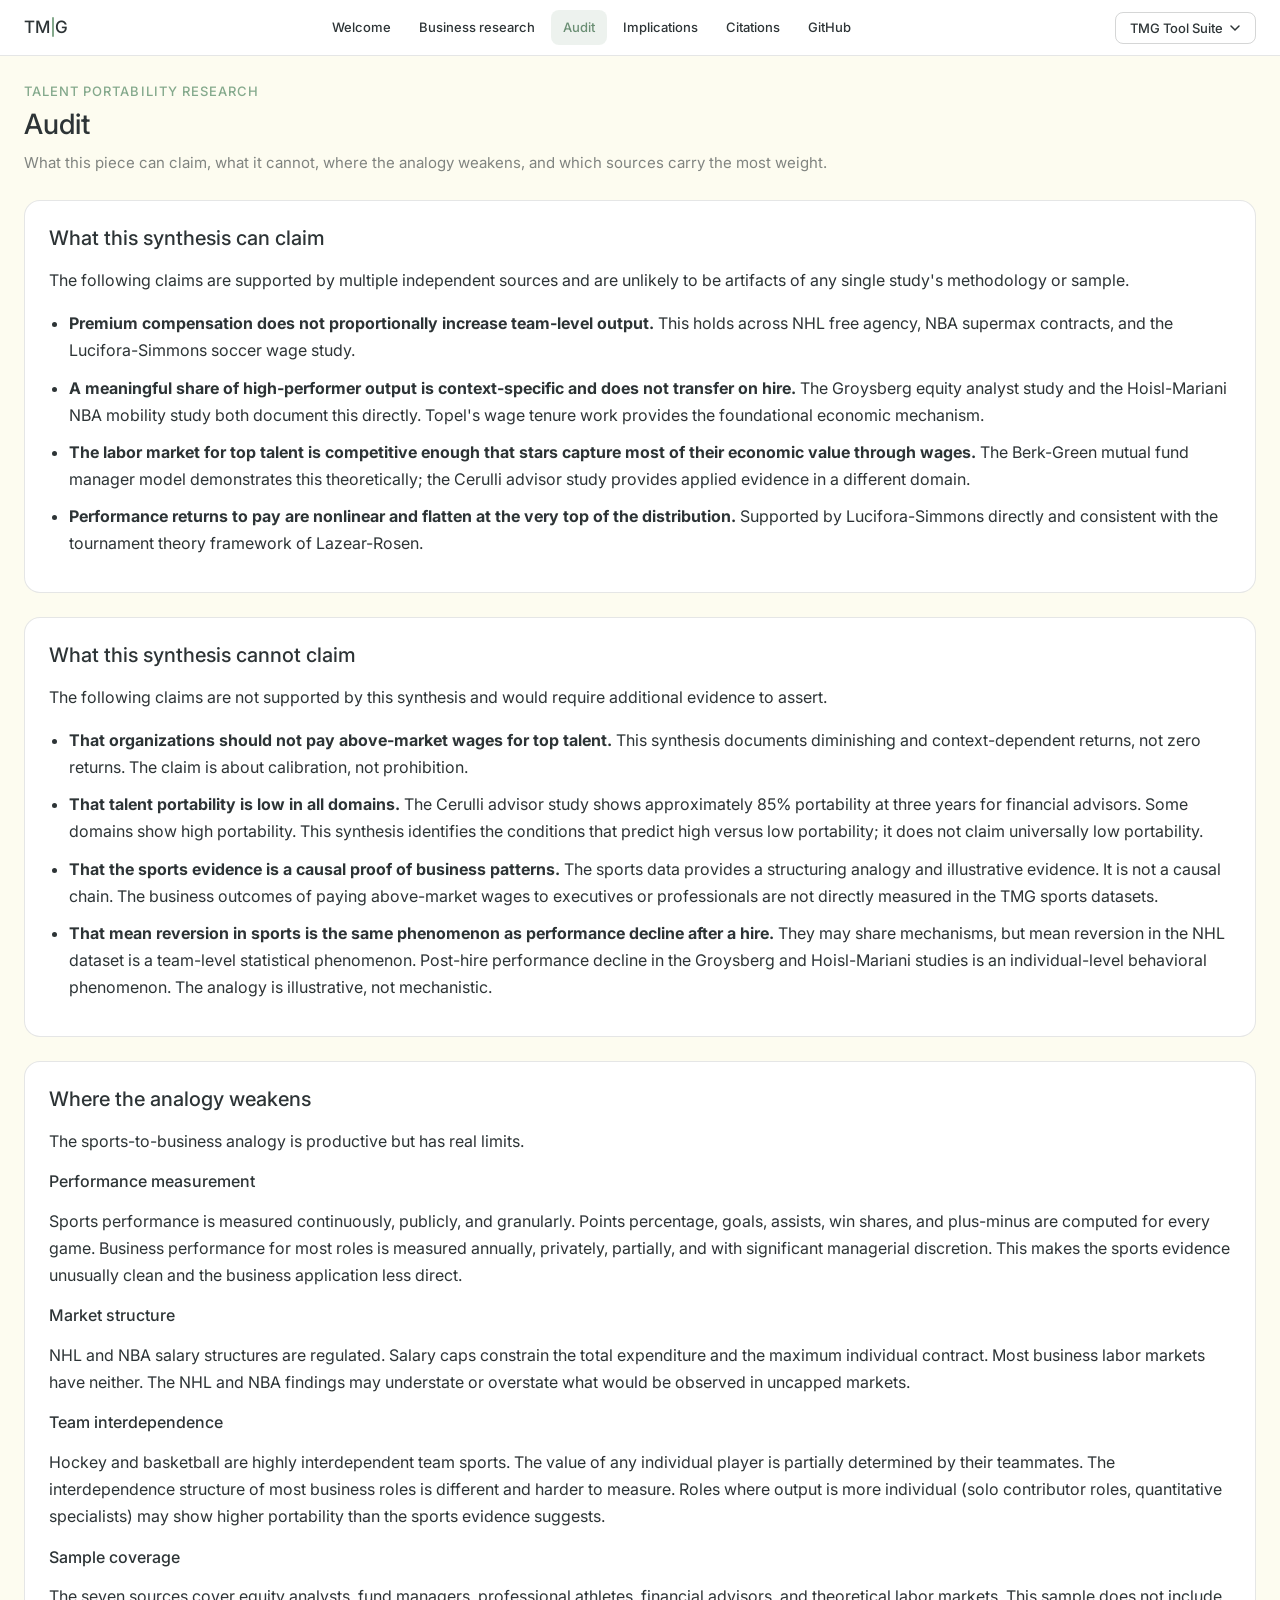
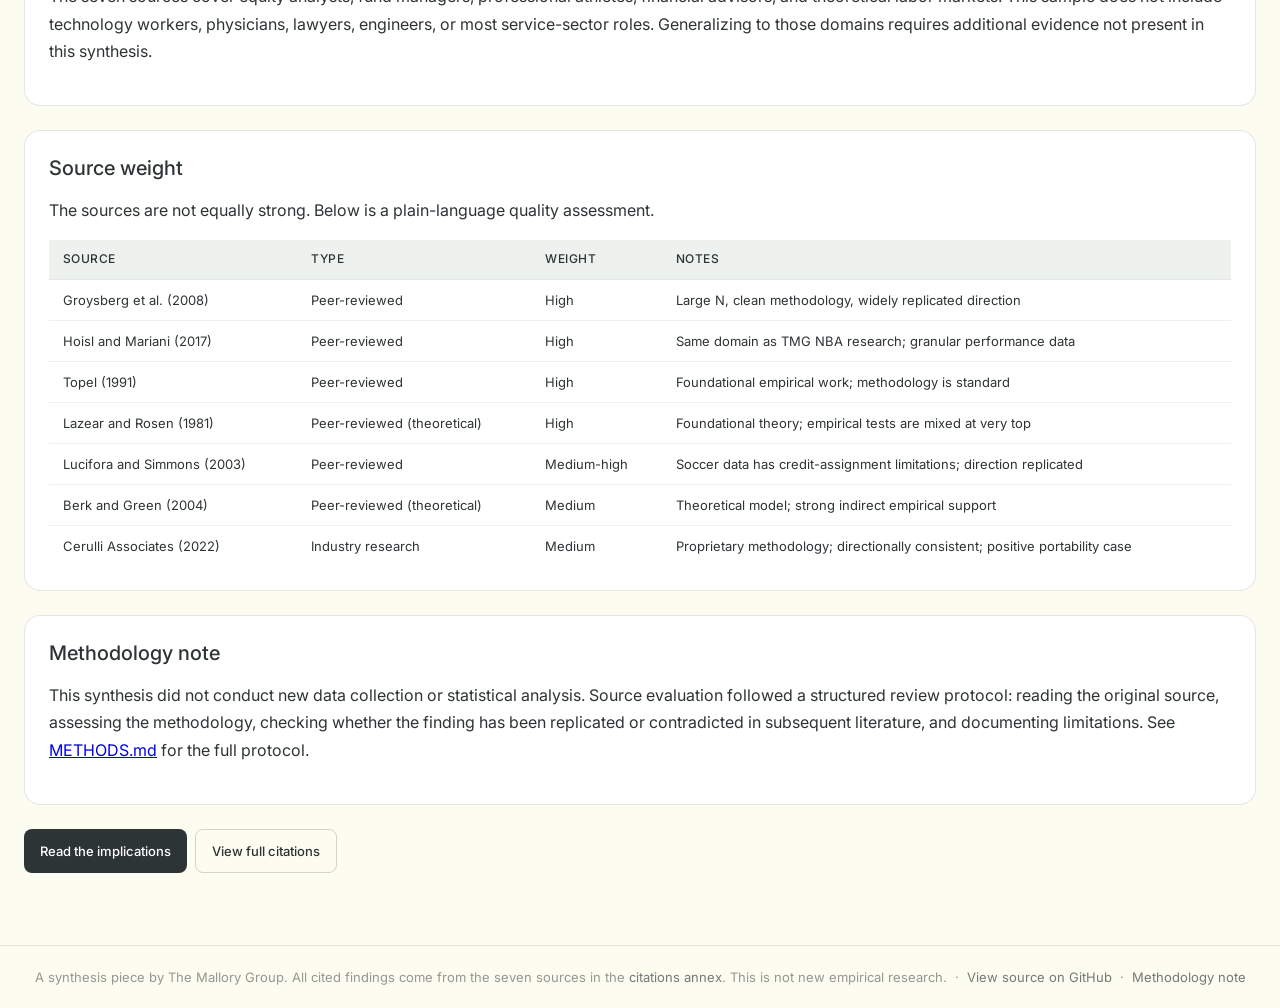
==== audit.html @ 023a058c "Potential fix for pull request finding Co-authored-by: Copilot Autofix powered by AI <175728472+Copi" ====
<!doctype html>
<html lang="en">
<head>
  <meta charset="UTF-8">
  <meta name="viewport" content="width=device-width, initial-scale=1.0">
  <title>Audit — Talent Portability — The Mallory Group</title>
  <meta name="description" content="Honest self-audit of the talent portability synthesis: what it can claim, what it cannot, where the analogy weakens, and which sources carry the most weight.">
  <link rel="preconnect" href="https://fonts.googleapis.com">
  <link href="https://fonts.googleapis.com/css2?family=Inter:wght@400;500&display=swap" rel="stylesheet">
  <link rel="stylesheet" href="./assets/css/style.css">
</head>
<body>

  <nav class="tmg-nav">
    <a class="tmg-logo" href="./index.html" aria-label="The Mallory Group home">
      <span>TM</span>
      <div class="tmg-logo-divider" aria-hidden="true"></div>
      <span>G</span>
    </a>
    <div class="tmg-page-links" aria-label="Site pages">
      <a href="./index.html">Welcome</a>
      <a href="./business-research.html">Business research</a>
      <a href="./audit.html" aria-current="page">Audit</a>
      <a href="./implications.html">Implications</a>
      <a href="./citations.html">Citations</a>
      <a href="https://github.com/rmallorybpc/talent-portability-research" target="_blank" rel="noopener noreferrer">GitHub</a>
    </div>
    <div class="tmg-dropdown-wrap">
      <button class="tmg-dropdown-btn" id="tmgDdBtn"
              aria-haspopup="true" aria-expanded="false" aria-controls="tmgDdMenu">
        TMG Tool Suite
        <svg class="tmg-chevron" viewBox="0 0 12 12" fill="none"
             width="12" height="12" aria-hidden="true">
          <path d="M2 4l4 4 4-4" stroke="currentColor"
                stroke-width="1.5" stroke-linecap="round"/>
        </svg>
      </button>
      <div class="tmg-dropdown-menu" id="tmgDdMenu" role="menu">
        <a href="https://rmallorybpc.github.io/pdf-multi-agent-analysis/" target="_blank" rel="noopener noreferrer" role="menuitem">PDF Multi-Agent Analysis</a>
        <a href="https://rmallorybpc.github.io/housing-market-intel/" target="_blank" rel="noopener noreferrer" role="menuitem">Housing Market Intel</a>
        <a href="https://rmallorybpc.github.io/real-estate-report/" target="_blank" rel="noopener noreferrer" role="menuitem">Real Estate Report</a>
        <a href="https://rmallorybpc.github.io/nflanalysis/dashboard/src/" target="_blank" rel="noopener noreferrer" role="menuitem">NFL Analysis</a>
        <a href="https://rmallorybpc.github.io/recipes/" target="_blank" rel="noopener noreferrer" role="menuitem">Recipe Book</a>
        <a href="https://rmallorybpc.github.io/nhl-free-agency-research/" target="_blank" rel="noopener noreferrer" role="menuitem">NHL Free Agency Research</a>
        <a href="https://rmallorybpc.github.io/nhl-play-for-contract/" target="_blank" rel="noopener noreferrer" role="menuitem">NHL Play for Contract</a>
        <a href="https://content-integrity-audit.pages.dev/" target="_blank" rel="noopener noreferrer" role="menuitem">Content Integrity</a>
        <a href="https://rmallorybpc.github.io/nba-research-project/" target="_blank" rel="noopener noreferrer" role="menuitem">NBA Supermax Research</a>
        <a href="https://rmallorybpc.github.io/talent-portability-research/" target="_blank" rel="noopener noreferrer" role="menuitem">Talent Portability Research</a>
      </div>
    </div>
  </nav>

  <main class="tmg-page">
    <div class="tmg-container">

      <div class="tmg-page-header">
        <p class="tmg-eyebrow">Talent Portability Research</p>
        <h1 class="tmg-page-title">Audit</h1>
        <p class="tmg-page-desc">
          What this piece can claim, what it cannot, where the analogy weakens, and which sources carry the most weight.
        </p>
      </div>

      <section class="tmg-card-wide" style="margin-bottom: var(--tmg-gap);">
        <h2 class="tmg-h2">What this synthesis can claim</h2>
        <p class="tmg-body">
          The following claims are supported by multiple independent sources and are unlikely to be artifacts of any single study's methodology or sample.
        </p>
        <ul class="tmg-body" style="margin: 0; padding-left: 20px;">
          <li style="margin-bottom: 10px;">
            <strong>Premium compensation does not proportionally increase team-level output.</strong>
            This holds across NHL free agency, NBA supermax contracts, and the Lucifora-Simmons soccer wage study.
          </li>
          <li style="margin-bottom: 10px;">
            <strong>A meaningful share of high-performer output is context-specific and does not transfer on hire.</strong>
            The Groysberg equity analyst study and the Hoisl-Mariani NBA mobility study both document this directly. Topel's wage tenure work provides the foundational economic mechanism.
          </li>
          <li style="margin-bottom: 10px;">
            <strong>The labor market for top talent is competitive enough that stars capture most of their economic value through wages.</strong>
            The Berk-Green mutual fund manager model demonstrates this theoretically; the Cerulli advisor study provides applied evidence in a different domain.
          </li>
          <li style="margin-bottom: 10px;">
            <strong>Performance returns to pay are nonlinear and flatten at the very top of the distribution.</strong>
            Supported by Lucifora-Simmons directly and consistent with the tournament theory framework of Lazear-Rosen.
          </li>
        </ul>
      </section>

      <section class="tmg-card-wide" style="margin-bottom: var(--tmg-gap);">
        <h2 class="tmg-h2">What this synthesis cannot claim</h2>
        <p class="tmg-body">
          The following claims are not supported by this synthesis and would require additional evidence to assert.
        </p>
        <ul class="tmg-body" style="margin: 0; padding-left: 20px;">
          <li style="margin-bottom: 10px;">
            <strong>That organizations should not pay above-market wages for top talent.</strong>
            This synthesis documents diminishing and context-dependent returns, not zero returns. The claim is about calibration, not prohibition.
          </li>
          <li style="margin-bottom: 10px;">
            <strong>That talent portability is low in all domains.</strong>
            The Cerulli advisor study shows approximately 85% portability at three years for financial advisors. Some domains show high portability. This synthesis identifies the conditions that predict high versus low portability; it does not claim universally low portability.
          </li>
          <li style="margin-bottom: 10px;">
            <strong>That the sports evidence is a causal proof of business patterns.</strong>
            The sports data provides a structuring analogy and illustrative evidence. It is not a causal chain. The business outcomes of paying above-market wages to executives or professionals are not directly measured in the TMG sports datasets.
          </li>
          <li style="margin-bottom: 10px;">
            <strong>That mean reversion in sports is the same phenomenon as performance decline after a hire.</strong>
            They may share mechanisms, but mean reversion in the NHL dataset is a team-level statistical phenomenon. Post-hire performance decline in the Groysberg and Hoisl-Mariani studies is an individual-level behavioral phenomenon. The analogy is illustrative, not mechanistic.
          </li>
        </ul>
      </section>

      <section class="tmg-card-wide" style="margin-bottom: var(--tmg-gap);">
        <h2 class="tmg-h2">Where the analogy weakens</h2>
        <p class="tmg-body">
          The sports-to-business analogy is productive but has real limits.
        </p>

        <h3 class="tmg-h3">Performance measurement</h3>
        <p class="tmg-body">
          Sports performance is measured continuously, publicly, and granularly. Points percentage, goals, assists, win shares, and plus-minus are computed for every game. Business performance for most roles is measured annually, privately, partially, and with significant managerial discretion. This makes the sports evidence unusually clean and the business application less direct.
        </p>

        <h3 class="tmg-h3">Market structure</h3>
        <p class="tmg-body">
          NHL and NBA salary structures are regulated. Salary caps constrain the total expenditure and the maximum individual contract. Most business labor markets have neither. The NHL and NBA findings may understate or overstate what would be observed in uncapped markets.
        </p>

        <h3 class="tmg-h3">Team interdependence</h3>
        <p class="tmg-body">
          Hockey and basketball are highly interdependent team sports. The value of any individual player is partially determined by their teammates. The interdependence structure of most business roles is different and harder to measure. Roles where output is more individual (solo contributor roles, quantitative specialists) may show higher portability than the sports evidence suggests.
        </p>

        <h3 class="tmg-h3">Sample coverage</h3>
        <p class="tmg-body">
          The seven sources cover equity analysts, fund managers, professional athletes, financial advisors, and theoretical labor markets. This sample does not include technology workers, physicians, lawyers, engineers, or most service-sector roles. Generalizing to those domains requires additional evidence not present in this synthesis.
        </p>
      </section>

      <section class="tmg-card-wide" style="margin-bottom: var(--tmg-gap);">
        <h2 class="tmg-h2">Source weight</h2>
        <p class="tmg-body">The sources are not equally strong. Below is a plain-language quality assessment.</p>

        <div style="overflow-x: auto; margin-top: 12px;">
          <table class="tmg-table">
            <thead>
              <tr>
                <th>Source</th>
                <th>Type</th>
                <th>Weight</th>
                <th>Notes</th>
              </tr>
            </thead>
            <tbody>
              <tr>
                <td>Groysberg et al. (2008)</td>
                <td>Peer-reviewed</td>
                <td>High</td>
                <td>Large N, clean methodology, widely replicated direction</td>
              </tr>
              <tr>
                <td>Hoisl and Mariani (2017)</td>
                <td>Peer-reviewed</td>
                <td>High</td>
                <td>Same domain as TMG NBA research; granular performance data</td>
              </tr>
              <tr>
                <td>Topel (1991)</td>
                <td>Peer-reviewed</td>
                <td>High</td>
                <td>Foundational empirical work; methodology is standard</td>
              </tr>
              <tr>
                <td>Lazear and Rosen (1981)</td>
                <td>Peer-reviewed (theoretical)</td>
                <td>High</td>
                <td>Foundational theory; empirical tests are mixed at very top</td>
              </tr>
              <tr>
                <td>Lucifora and Simmons (2003)</td>
                <td>Peer-reviewed</td>
                <td>Medium-high</td>
                <td>Soccer data has credit-assignment limitations; direction replicated</td>
              </tr>
              <tr>
                <td>Berk and Green (2004)</td>
                <td>Peer-reviewed (theoretical)</td>
                <td>Medium</td>
                <td>Theoretical model; strong indirect empirical support</td>
              </tr>
              <tr>
                <td>Cerulli Associates (2022)</td>
                <td>Industry research</td>
                <td>Medium</td>
                <td>Proprietary methodology; directionally consistent; positive portability case</td>
              </tr>
            </tbody>
          </table>
        </div>
      </section>

      <section class="tmg-card-wide" style="margin-bottom: var(--tmg-gap);">
        <h2 class="tmg-h2">Methodology note</h2>
        <p class="tmg-body">
          This synthesis did not conduct new data collection or statistical analysis. Source evaluation followed a structured review protocol: reading the original source, assessing the methodology, checking whether the finding has been replicated or contradicted in subsequent literature, and documenting limitations. See <a href="./METHODS.md" target="_blank" rel="noopener noreferrer">METHODS.md</a> for the full protocol.
        </p>
      </section>

      <div style="margin-bottom: var(--tmg-gap); display: flex; gap: 8px; flex-wrap: wrap;">
        <a href="./implications.html" class="tmg-btn">Read the implications</a>
        <a href="./citations.html" class="tmg-btn-ghost">View full citations</a>
      </div>

    </div>
  </main>

  <footer class="tmg-footer">
    A synthesis piece by The Mallory Group. All cited findings come from the seven sources in the
    <a href="./citations.html">citations annex</a>.
    This is not new empirical research.
    &nbsp;·&nbsp;
    <a href="https://github.com/rmallorybpc/talent-portability-research" target="_blank" rel="noopener noreferrer">View source on GitHub</a>
    &nbsp;·&nbsp;
    <a href="./METHODS.md" target="_blank" rel="noopener noreferrer">Methodology note</a>
  </footer>

  <script src="./assets/js/nav.js" defer></script>
</body>
</html>
---- assets/css/style.css ----
/* ============================================================
   TMG Design System — The Mallory Group
   assets/css/style.css — talent-portability-research

   Google Font (add above the CSS link):
   <link rel="preconnect" href="https://fonts.googleapis.com">
   <link href="https://fonts.googleapis.com/css2?family=Inter:wght@400;500&display=swap" rel="stylesheet">
   ============================================================ */


/* ── 1. Tokens ─────────────────────────────────────────────── */
:root {
  /* Palette */
  --tmg-cream:        #FDFCF0;
  --tmg-charcoal:     #2D3436;
  --tmg-sage:         #84A98C;
  --tmg-sage-hover:   #6B8F74;
  --tmg-white:        #FFFFFF;

  /* Semantic */
  --tmg-bg:           var(--tmg-cream);
  --tmg-text:         var(--tmg-charcoal);
  --tmg-accent:       var(--tmg-sage);
  --tmg-surface:      var(--tmg-white);

  /* Status */
  --tmg-success:      #2E8540;
  --tmg-warning:      #C47F00;
  --tmg-error:        #B00020;

  /* Borders */
  --tmg-border:       1px solid rgba(45, 52, 54, 0.12);
  --tmg-border-hover: 1px solid rgba(132, 169, 140, 0.50);

  /* Radii */
  --tmg-bento-radius: 16px;
  --tmg-nav-radius:   8px;
  --tmg-btn-radius:   8px;

  /* Spacing */
  --tmg-gap:          24px;
  --tmg-gap-sm:       12px;

  /* Elevation */
  --tmg-shadow-sm:    0 1px 3px rgba(45, 52, 54, 0.08);
  --tmg-shadow-md:    0 2px 8px rgba(45, 52, 54, 0.10);
}


/* ── 2. Reset & base ───────────────────────────────────────── */
*, *::before, *::after { box-sizing: border-box; }

body {
  background: var(--tmg-bg);
  color: var(--tmg-text);
  font-family: Inter, -apple-system, BlinkMacSystemFont, "Segoe UI", Roboto, "Helvetica Neue", Arial, sans-serif;
  font-size: 16px;
  line-height: 1.7;
  margin: 0;
}

:focus-visible {
  outline: 3px solid rgba(132, 169, 140, 0.40);
  outline-offset: 2px;
}

.sr-only {
  position: absolute; width: 1px; height: 1px; padding: 0;
  margin: -1px; overflow: hidden; clip: rect(0,0,0,0);
  white-space: nowrap; border: 0;
}


/* ── 3. Typography ─────────────────────────────────────────── */
.tmg-eyebrow    { font-size: 13px;  font-weight: 500; letter-spacing: 0.08em; text-transform: uppercase; color: var(--tmg-sage); margin: 0 0 4px; }
.tmg-h1         { font-size: 28px;  font-weight: 500; line-height: 1.3; color: var(--tmg-charcoal); margin: 0 0 8px; }
.tmg-h2         { font-size: 20px;  font-weight: 500; line-height: 1.3; color: var(--tmg-charcoal); margin: 0 0 6px; }
.tmg-h3         { font-size: 16px;  font-weight: 500; line-height: 1.3; color: var(--tmg-charcoal); margin: 0 0 6px; }
.tmg-body       { font-size: 16px;  font-weight: 400; line-height: 1.7; color: var(--tmg-charcoal); }
.tmg-body-sm    { font-size: 13px;  font-weight: 400; color: var(--tmg-charcoal); }
.tmg-label      { font-size: 13px;  font-weight: 500; color: var(--tmg-charcoal); }
.tmg-label-caps { font-size: 12px;  font-weight: 500; letter-spacing: 0.06em; text-transform: uppercase; color: rgba(45,52,54,0.50); }
.tmg-metric     { font-size: 28px;  font-weight: 500; color: var(--tmg-charcoal); }
.tmg-text-muted { color: rgba(45, 52, 54, 0.55); }
.tmg-text-accent{ color: var(--tmg-sage); }


/* ── 4. Navigation ─────────────────────────────────────────── */
.tmg-nav {
  position: sticky; top: 0; z-index: 100;
  background: var(--tmg-white); border-bottom: var(--tmg-border);
  padding: 0 24px; height: 56px;
  display: flex; align-items: center; justify-content: space-between;
}

.tmg-logo {
  display: flex; align-items: center;
  font-size: 17px; font-weight: 500; letter-spacing: 0.02em;
  color: var(--tmg-charcoal); text-decoration: none;
}

.tmg-logo-divider {
  width: 2px; height: 20px;
  background: var(--tmg-sage); border-radius: 2px; margin: 0 1px;
}

.tmg-page-links { display: flex; gap: 4px; }
.tmg-page-links a {
  padding: 6px 12px; border-radius: var(--tmg-nav-radius);
  font-size: 13px; font-weight: 500; color: var(--tmg-charcoal);
  text-decoration: none; transition: background 0.15s;
}
.tmg-page-links a:hover { background: rgba(132,169,140,0.12); }
.tmg-page-links a[aria-current="page"] {
  background: rgba(132,169,140,0.15); color: var(--tmg-sage-hover);
}

.tmg-dropdown-wrap { position: relative; }

.tmg-dropdown-btn {
  background: transparent; border: 1px solid rgba(45,52,54,0.20);
  border-radius: var(--tmg-btn-radius); padding: 7px 14px;
  font-size: 13px; font-weight: 500; color: var(--tmg-charcoal);
  cursor: pointer; display: inline-flex; align-items: center; gap: 6px;
  font-family: inherit; transition: background 0.15s;
}
.tmg-dropdown-btn:hover,
.tmg-dropdown-btn.open          { background: rgba(132,169,140,0.10); }
.tmg-dropdown-btn:focus-visible { outline: 3px solid rgba(132,169,140,0.35); outline-offset: 2px; }

.tmg-chevron { transition: transform 0.2s; flex-shrink: 0; }
.tmg-dropdown-btn.open .tmg-chevron { transform: rotate(180deg); }

.tmg-dropdown-menu {
  display: none; position: absolute; right: 0; top: calc(100% + 6px);
  background: var(--tmg-white); border: var(--tmg-border);
  border-radius: 10px; padding: 6px; min-width: 220px;
  z-index: 200; box-shadow: var(--tmg-shadow-md);
}
.tmg-dropdown-menu.open { display: block; }

.tmg-dropdown-menu a {
  display: block; padding: 8px 12px; border-radius: 6px;
  font-size: 13px; color: var(--tmg-charcoal); text-decoration: none;
  transition: background 0.12s, color 0.12s;
}
.tmg-dropdown-menu a:hover          { background: rgba(132,169,140,0.12); color: var(--tmg-sage-hover); }
.tmg-dropdown-menu a:focus-visible  { outline: 2px solid var(--tmg-sage); outline-offset: -2px; border-radius: 6px; }


/* ── 5. Layout ─────────────────────────────────────────────── */
.tmg-page {
  background: var(--tmg-bg);
  min-height: 100vh;
  padding: var(--tmg-gap);
}

.tmg-container {
  max-width: 1280px;
  margin: 0 auto;
}

.tmg-bento-grid {
  display: grid;
  grid-template-columns: repeat(auto-fit, minmax(280px, 1fr));
  gap: var(--tmg-gap);
}

.tmg-page-header { margin-bottom: var(--tmg-gap); }
.tmg-page-title  { font-size: 28px; font-weight: 500; color: var(--tmg-charcoal); margin: 0 0 8px; line-height: 1.3; }
.tmg-page-desc   { font-size: 15px; color: rgba(45,52,54,0.60); margin: 0; }

.tmg-footer {
  padding: 20px 24px; text-align: center;
  font-size: 13px; color: rgba(45,52,54,0.50);
  border-top: var(--tmg-border); margin-top: var(--tmg-gap);
}

.tmg-footer a { color: rgba(45,52,54,0.65); text-decoration: none; }
.tmg-footer a:hover { color: var(--tmg-sage-hover); }


/* ── 6. Cards ──────────────────────────────────────────────── */
.tmg-card {
  background: var(--tmg-white);
  border: var(--tmg-border);
  border-radius: var(--tmg-bento-radius);
  padding: 20px;
}

.tmg-card-wide {
  background: var(--tmg-white);
  border: var(--tmg-border);
  border-radius: var(--tmg-bento-radius);
  padding: 24px;
  grid-column: 1 / -1;
}

.tmg-card-label { font-size: 12px; font-weight: 500; text-transform: uppercase; letter-spacing: 0.06em; color: rgba(45,52,54,0.50); margin: 0 0 8px; }
.tmg-card-title { font-size: 16px; font-weight: 500; color: var(--tmg-charcoal); margin: 0 0 14px; }
.tmg-card-value { font-size: 28px; font-weight: 500; color: var(--tmg-charcoal); margin: 0 0 4px; }
.tmg-card-sub   { font-size: 12px; color: var(--tmg-sage); margin: 0; }


/* ── 7. Buttons ────────────────────────────────────────────── */
.tmg-btn {
  background: var(--tmg-charcoal); color: var(--tmg-white);
  border: none; border-radius: var(--tmg-btn-radius);
  padding: 10px 16px; font-size: 13px; font-weight: 500;
  cursor: pointer; display: inline-flex; align-items: center; gap: 6px;
  font-family: inherit; transition: background 0.15s;
  text-decoration: none;
}
.tmg-btn:hover          { background: #3D4446; }
.tmg-btn:active         { transform: scale(0.98); }
.tmg-btn:focus-visible  { outline: 3px solid rgba(45,52,54,0.20); outline-offset: 2px; }

.tmg-btn-ghost {
  background: transparent; color: var(--tmg-charcoal);
  border: 1px solid rgba(45,52,54,0.20); border-radius: var(--tmg-btn-radius);
  padding: 10px 16px; font-size: 13px; font-weight: 500;
  cursor: pointer; display: inline-flex; align-items: center; gap: 6px;
  font-family: inherit; transition: border-color 0.15s, color 0.15s;
  text-decoration: none;
}
.tmg-btn-ghost:hover         { border-color: var(--tmg-sage); color: var(--tmg-sage-hover); }
.tmg-btn-ghost:active        { transform: scale(0.98); }
.tmg-btn-ghost:focus-visible { outline: 3px solid rgba(132,169,140,0.35); outline-offset: 2px; }


/* ── 8. Tables ─────────────────────────────────────────────── */
.tmg-table { width: 100%; border-collapse: collapse; font-size: 13px; }

.tmg-table th {
  background: rgba(132,169,140,0.15); color: var(--tmg-charcoal);
  font-weight: 500; font-size: 12px; text-transform: uppercase;
  letter-spacing: 0.04em; padding: 9px 14px; text-align: left;
  border-bottom: 1px solid rgba(132,169,140,0.25);
}

.tmg-table td {
  padding: 9px 14px;
  border-bottom: 1px solid rgba(45,52,54,0.07);
  color: var(--tmg-charcoal);
}

.tmg-table tr:last-child td { border-bottom: none; }
.tmg-table tr:hover td      { background: rgba(132,169,140,0.04); }


/* ── 9. Responsive ─────────────────────────────────────────── */
@media (max-width: 768px) {
  .tmg-nav {
    flex-wrap: wrap;
    height: auto;
    padding: 10px 16px;
    gap: 8px;
  }
  .tmg-page-links {
    flex-wrap: wrap;
    order: 3;
    width: 100%;
  }
  .tmg-page {
    padding: 16px;
  }
}
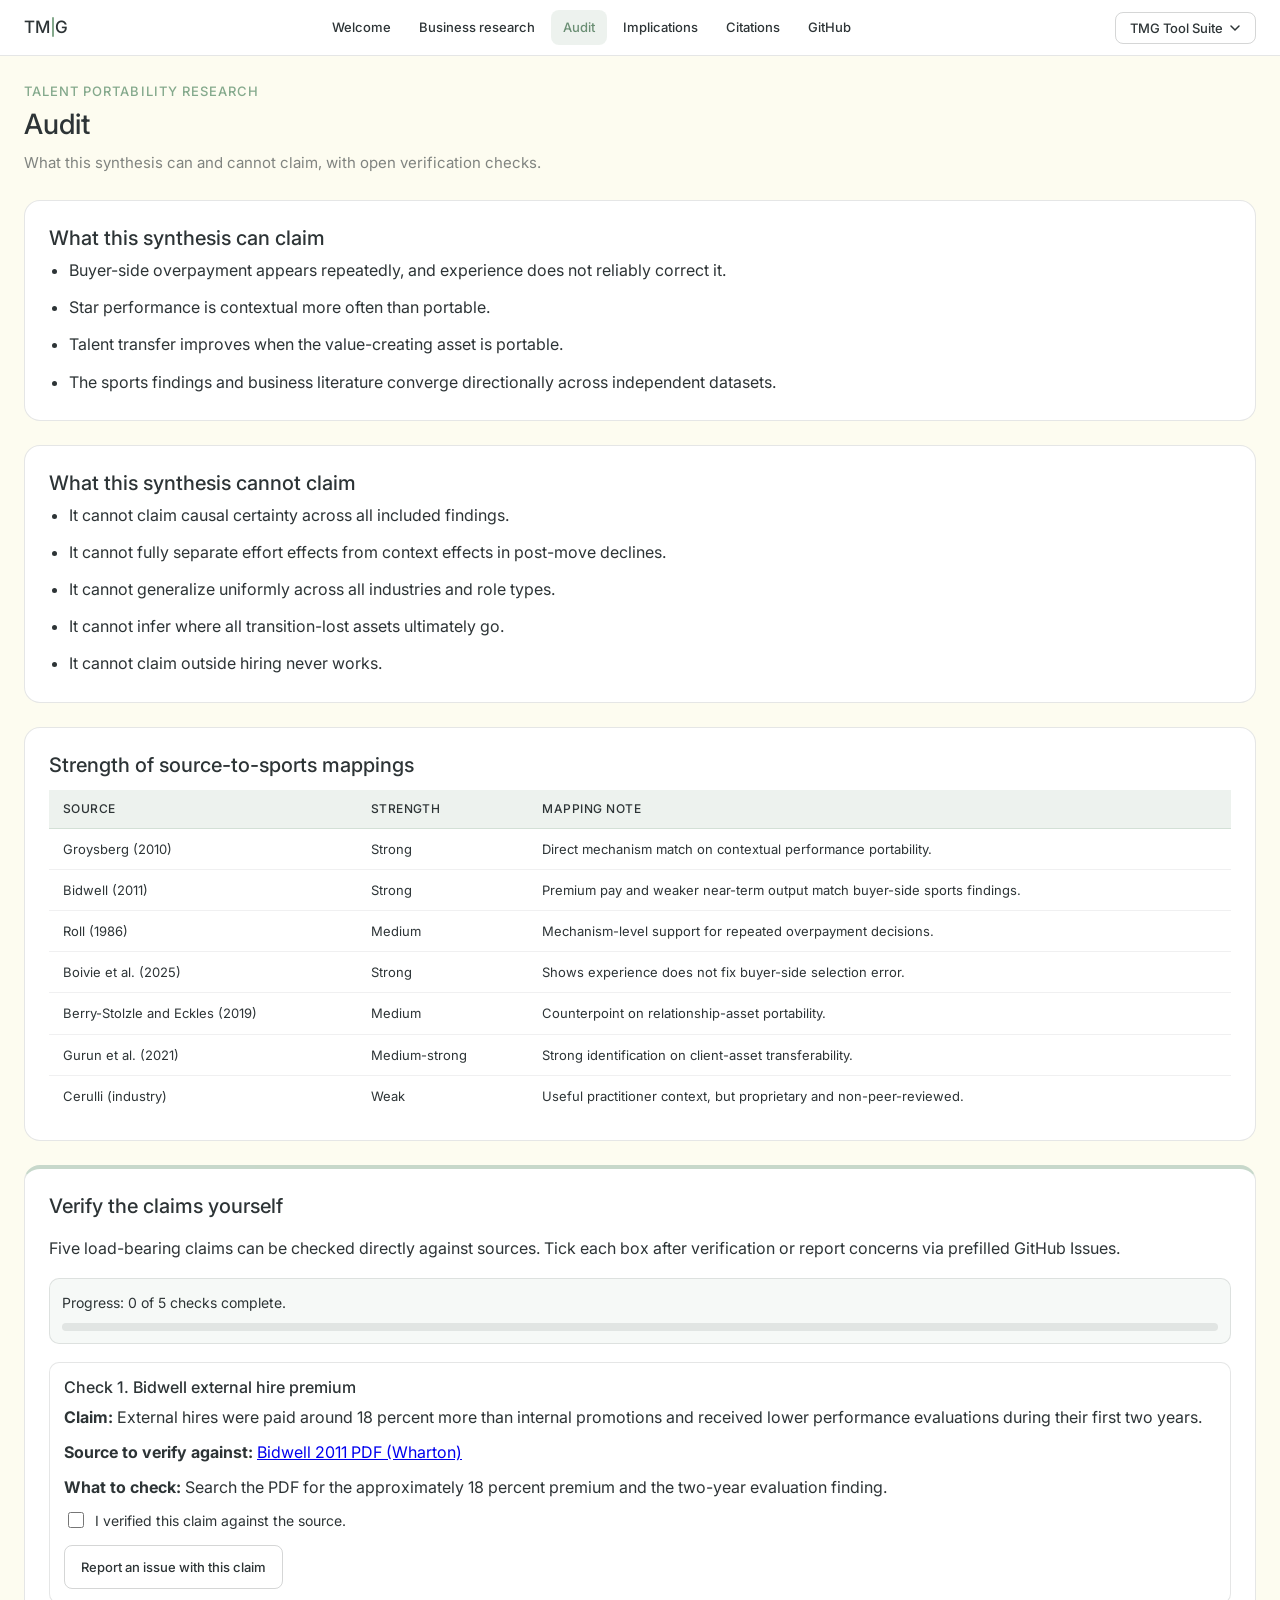
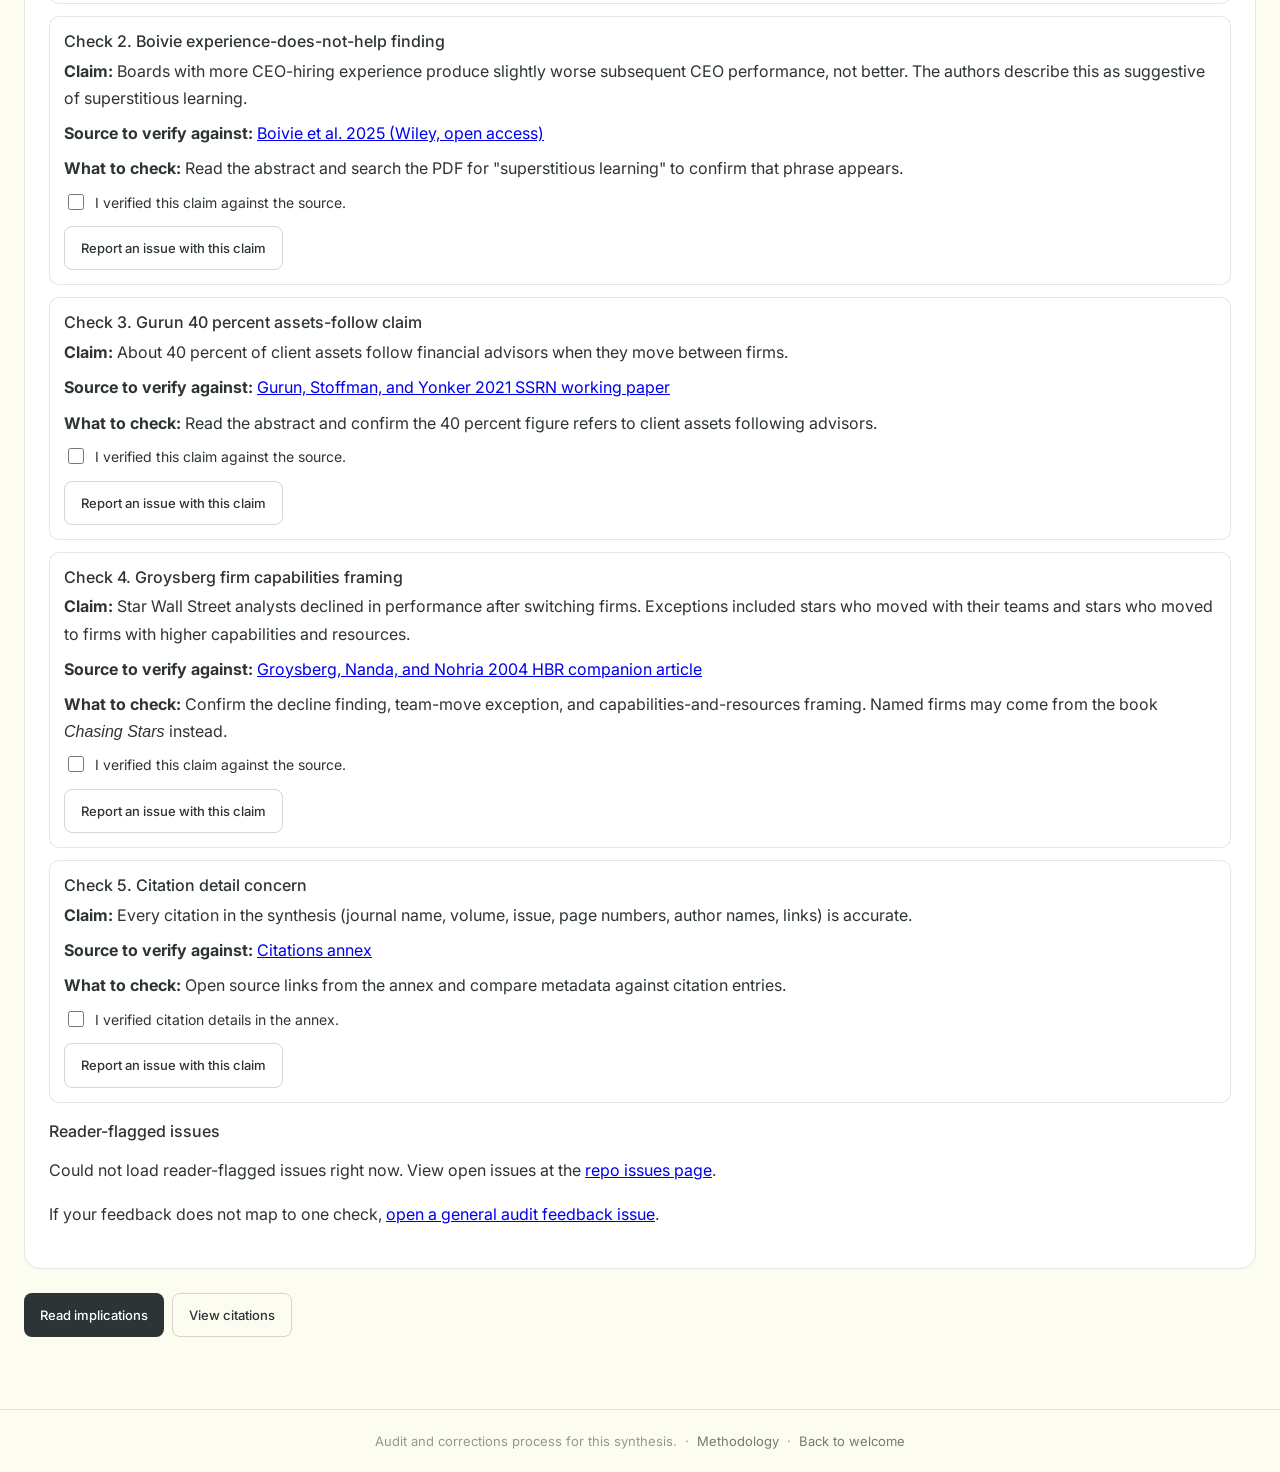
==== commit b0311b0a: "Refactor implications and index pages for clarity and precision in messaging; update titles, descrip" ====
--- a/audit.html
+++ b/audit.html
@@ -3,19 +3,16 @@
 <head>
   <meta charset="UTF-8">
   <meta name="viewport" content="width=device-width, initial-scale=1.0">
-  <title>Audit — Talent Portability — The Mallory Group</title>
-  <meta name="description" content="Honest self-audit of the talent portability synthesis: what it can claim, what it cannot, where the analogy weakens, and which sources carry the most weight.">
+  <title>Audit - Talent Portability - The Mallory Group</title>
+  <meta name="description" content="Audit of claims, limits, and evidence strength for the talent portability synthesis.">
   <link rel="preconnect" href="https://fonts.googleapis.com">
   <link href="https://fonts.googleapis.com/css2?family=Inter:wght@400;500&display=swap" rel="stylesheet">
   <link rel="stylesheet" href="./assets/css/style.css">
 </head>
 <body>
-
   <nav class="tmg-nav">
     <a class="tmg-logo" href="./index.html" aria-label="The Mallory Group home">
-      <span>TM</span>
-      <div class="tmg-logo-divider" aria-hidden="true"></div>
-      <span>G</span>
+      <span>TM</span><div class="tmg-logo-divider" aria-hidden="true"></div><span>G</span>
     </a>
     <div class="tmg-page-links" aria-label="Site pages">
       <a href="./index.html">Welcome</a>
@@ -26,205 +23,145 @@
       <a href="https://github.com/rmallorybpc/talent-portability-research" target="_blank" rel="noopener noreferrer">GitHub</a>
     </div>
     <div class="tmg-dropdown-wrap">
-      <button class="tmg-dropdown-btn" id="tmgDdBtn"
-              aria-haspopup="true" aria-expanded="false" aria-controls="tmgDdMenu">
-        TMG Tool Suite
-        <svg class="tmg-chevron" viewBox="0 0 12 12" fill="none"
-             width="12" height="12" aria-hidden="true">
-          <path d="M2 4l4 4 4-4" stroke="currentColor"
-                stroke-width="1.5" stroke-linecap="round"/>
-        </svg>
+      <button class="tmg-dropdown-btn" id="tmgDdBtn" aria-haspopup="true" aria-expanded="false" aria-controls="tmgDdMenu">TMG Tool Suite
+        <svg class="tmg-chevron" viewBox="0 0 12 12" fill="none" width="12" height="12" aria-hidden="true"><path d="M2 4l4 4 4-4" stroke="currentColor" stroke-width="1.5" stroke-linecap="round"/></svg>
       </button>
       <div class="tmg-dropdown-menu" id="tmgDdMenu" role="menu">
-        <a href="https://rmallorybpc.github.io/pdf-multi-agent-analysis/" target="_blank" rel="noopener noreferrer" role="menuitem">PDF Multi-Agent Analysis</a>
-        <a href="https://rmallorybpc.github.io/housing-market-intel/" target="_blank" rel="noopener noreferrer" role="menuitem">Housing Market Intel</a>
-        <a href="https://rmallorybpc.github.io/real-estate-report/" target="_blank" rel="noopener noreferrer" role="menuitem">Real Estate Report</a>
+        <a href="https://rmallorybpc.github.io/nhl-free-agency-research/" target="_blank" rel="noopener noreferrer" role="menuitem">NHL Free Agency Research</a>
+        <a href="https://rmallorybpc.github.io/nba-research-project/" target="_blank" rel="noopener noreferrer" role="menuitem">NBA Supermax Research</a>
         <a href="https://rmallorybpc.github.io/nflanalysis/dashboard/src/" target="_blank" rel="noopener noreferrer" role="menuitem">NFL Analysis</a>
-        <a href="https://rmallorybpc.github.io/recipes/" target="_blank" rel="noopener noreferrer" role="menuitem">Recipe Book</a>
-        <a href="https://rmallorybpc.github.io/nhl-free-agency-research/" target="_blank" rel="noopener noreferrer" role="menuitem">NHL Free Agency Research</a>
         <a href="https://rmallorybpc.github.io/nhl-play-for-contract/" target="_blank" rel="noopener noreferrer" role="menuitem">NHL Play for Contract</a>
-        <a href="https://content-integrity-audit.pages.dev/" target="_blank" rel="noopener noreferrer" role="menuitem">Content Integrity</a>
-        <a href="https://rmallorybpc.github.io/nba-research-project/" target="_blank" rel="noopener noreferrer" role="menuitem">NBA Supermax Research</a>
-        <a href="https://rmallorybpc.github.io/talent-portability-research/" target="_blank" rel="noopener noreferrer" role="menuitem">Talent Portability Research</a>
       </div>
     </div>
   </nav>
 
   <main class="tmg-page">
     <div class="tmg-container">
-
-      <div class="tmg-page-header">
+      <header class="tmg-page-header">
         <p class="tmg-eyebrow">Talent Portability Research</p>
         <h1 class="tmg-page-title">Audit</h1>
-        <p class="tmg-page-desc">
-          What this piece can claim, what it cannot, where the analogy weakens, and which sources carry the most weight.
-        </p>
-      </div>
+        <p class="tmg-page-desc">What this synthesis can and cannot claim, with open verification checks.</p>
+      </header>
 
       <section class="tmg-card-wide" style="margin-bottom: var(--tmg-gap);">
         <h2 class="tmg-h2">What this synthesis can claim</h2>
-        <p class="tmg-body">
-          The following claims are supported by multiple independent sources and are unlikely to be artifacts of any single study's methodology or sample.
-        </p>
         <ul class="tmg-body" style="margin: 0; padding-left: 20px;">
-          <li style="margin-bottom: 10px;">
-            <strong>Premium compensation does not proportionally increase team-level output.</strong>
-            This holds across NHL free agency, NBA supermax contracts, and the Lucifora-Simmons soccer wage study.
-          </li>
-          <li style="margin-bottom: 10px;">
-            <strong>A meaningful share of high-performer output is context-specific and does not transfer on hire.</strong>
-            The Groysberg equity analyst study and the Hoisl-Mariani NBA mobility study both document this directly. Topel's wage tenure work provides the foundational economic mechanism.
-          </li>
-          <li style="margin-bottom: 10px;">
-            <strong>The labor market for top talent is competitive enough that stars capture most of their economic value through wages.</strong>
-            The Berk-Green mutual fund manager model demonstrates this theoretically; the Cerulli advisor study provides applied evidence in a different domain.
-          </li>
-          <li style="margin-bottom: 10px;">
-            <strong>Performance returns to pay are nonlinear and flatten at the very top of the distribution.</strong>
-            Supported by Lucifora-Simmons directly and consistent with the tournament theory framework of Lazear-Rosen.
-          </li>
+          <li style="margin-bottom: 10px;">Buyer-side overpayment appears repeatedly, and experience does not reliably correct it.</li>
+          <li style="margin-bottom: 10px;">Star performance is contextual more often than portable.</li>
+          <li style="margin-bottom: 10px;">Talent transfer improves when the value-creating asset is portable.</li>
+          <li>The sports findings and business literature converge directionally across independent datasets.</li>
         </ul>
       </section>
 
       <section class="tmg-card-wide" style="margin-bottom: var(--tmg-gap);">
         <h2 class="tmg-h2">What this synthesis cannot claim</h2>
-        <p class="tmg-body">
-          The following claims are not supported by this synthesis and would require additional evidence to assert.
-        </p>
         <ul class="tmg-body" style="margin: 0; padding-left: 20px;">
-          <li style="margin-bottom: 10px;">
-            <strong>That organizations should not pay above-market wages for top talent.</strong>
-            This synthesis documents diminishing and context-dependent returns, not zero returns. The claim is about calibration, not prohibition.
-          </li>
-          <li style="margin-bottom: 10px;">
-            <strong>That talent portability is low in all domains.</strong>
-            The Cerulli advisor study shows approximately 85% portability at three years for financial advisors. Some domains show high portability. This synthesis identifies the conditions that predict high versus low portability; it does not claim universally low portability.
-          </li>
-          <li style="margin-bottom: 10px;">
-            <strong>That the sports evidence is a causal proof of business patterns.</strong>
-            The sports data provides a structuring analogy and illustrative evidence. It is not a causal chain. The business outcomes of paying above-market wages to executives or professionals are not directly measured in the TMG sports datasets.
-          </li>
-          <li style="margin-bottom: 10px;">
-            <strong>That mean reversion in sports is the same phenomenon as performance decline after a hire.</strong>
-            They may share mechanisms, but mean reversion in the NHL dataset is a team-level statistical phenomenon. Post-hire performance decline in the Groysberg and Hoisl-Mariani studies is an individual-level behavioral phenomenon. The analogy is illustrative, not mechanistic.
-          </li>
+          <li style="margin-bottom: 10px;">It cannot claim causal certainty across all included findings.</li>
+          <li style="margin-bottom: 10px;">It cannot fully separate effort effects from context effects in post-move declines.</li>
+          <li style="margin-bottom: 10px;">It cannot generalize uniformly across all industries and role types.</li>
+          <li style="margin-bottom: 10px;">It cannot infer where all transition-lost assets ultimately go.</li>
+          <li>It cannot claim outside hiring never works.</li>
         </ul>
       </section>
 
       <section class="tmg-card-wide" style="margin-bottom: var(--tmg-gap);">
-        <h2 class="tmg-h2">Where the analogy weakens</h2>
-        <p class="tmg-body">
-          The sports-to-business analogy is productive but has real limits.
-        </p>
-
-        <h3 class="tmg-h3">Performance measurement</h3>
-        <p class="tmg-body">
-          Sports performance is measured continuously, publicly, and granularly. Points percentage, goals, assists, win shares, and plus-minus are computed for every game. Business performance for most roles is measured annually, privately, partially, and with significant managerial discretion. This makes the sports evidence unusually clean and the business application less direct.
-        </p>
-
-        <h3 class="tmg-h3">Market structure</h3>
-        <p class="tmg-body">
-          NHL and NBA salary structures are regulated. Salary caps constrain the total expenditure and the maximum individual contract. Most business labor markets have neither. The NHL and NBA findings may understate or overstate what would be observed in uncapped markets.
-        </p>
-
-        <h3 class="tmg-h3">Team interdependence</h3>
-        <p class="tmg-body">
-          Hockey and basketball are highly interdependent team sports. The value of any individual player is partially determined by their teammates. The interdependence structure of most business roles is different and harder to measure. Roles where output is more individual (solo contributor roles, quantitative specialists) may show higher portability than the sports evidence suggests.
-        </p>
-
-        <h3 class="tmg-h3">Sample coverage</h3>
-        <p class="tmg-body">
-          The seven sources cover equity analysts, fund managers, professional athletes, financial advisors, and theoretical labor markets. This sample does not include technology workers, physicians, lawyers, engineers, or most service-sector roles. Generalizing to those domains requires additional evidence not present in this synthesis.
-        </p>
-      </section>
-
-      <section class="tmg-card-wide" style="margin-bottom: var(--tmg-gap);">
-        <h2 class="tmg-h2">Source weight</h2>
-        <p class="tmg-body">The sources are not equally strong. Below is a plain-language quality assessment.</p>
-
+        <h2 class="tmg-h2">Strength of source-to-sports mappings</h2>
         <div style="overflow-x: auto; margin-top: 12px;">
           <table class="tmg-table">
             <thead>
-              <tr>
-                <th>Source</th>
-                <th>Type</th>
-                <th>Weight</th>
-                <th>Notes</th>
-              </tr>
+              <tr><th>Source</th><th>Strength</th><th>Mapping note</th></tr>
             </thead>
             <tbody>
-              <tr>
-                <td>Groysberg et al. (2008)</td>
-                <td>Peer-reviewed</td>
-                <td>High</td>
-                <td>Large N, clean methodology, widely replicated direction</td>
-              </tr>
-              <tr>
-                <td>Hoisl and Mariani (2017)</td>
-                <td>Peer-reviewed</td>
-                <td>High</td>
-                <td>Same domain as TMG NBA research; granular performance data</td>
-              </tr>
-              <tr>
-                <td>Topel (1991)</td>
-                <td>Peer-reviewed</td>
-                <td>High</td>
-                <td>Foundational empirical work; methodology is standard</td>
-              </tr>
-              <tr>
-                <td>Lazear and Rosen (1981)</td>
-                <td>Peer-reviewed (theoretical)</td>
-                <td>High</td>
-                <td>Foundational theory; empirical tests are mixed at very top</td>
-              </tr>
-              <tr>
-                <td>Lucifora and Simmons (2003)</td>
-                <td>Peer-reviewed</td>
-                <td>Medium-high</td>
-                <td>Soccer data has credit-assignment limitations; direction replicated</td>
-              </tr>
-              <tr>
-                <td>Berk and Green (2004)</td>
-                <td>Peer-reviewed (theoretical)</td>
-                <td>Medium</td>
-                <td>Theoretical model; strong indirect empirical support</td>
-              </tr>
-              <tr>
-                <td>Cerulli Associates (2022)</td>
-                <td>Industry research</td>
-                <td>Medium</td>
-                <td>Proprietary methodology; directionally consistent; positive portability case</td>
-              </tr>
+              <tr><td>Groysberg (2010)</td><td>Strong</td><td>Direct mechanism match on contextual performance portability.</td></tr>
+              <tr><td>Bidwell (2011)</td><td>Strong</td><td>Premium pay and weaker near-term output match buyer-side sports findings.</td></tr>
+              <tr><td>Roll (1986)</td><td>Medium</td><td>Mechanism-level support for repeated overpayment decisions.</td></tr>
+              <tr><td>Boivie et al. (2025)</td><td>Strong</td><td>Shows experience does not fix buyer-side selection error.</td></tr>
+              <tr><td>Berry-Stolzle and Eckles (2019)</td><td>Medium</td><td>Counterpoint on relationship-asset portability.</td></tr>
+              <tr><td>Gurun et al. (2021)</td><td>Medium-strong</td><td>Strong identification on client-asset transferability.</td></tr>
+              <tr><td>Cerulli (industry)</td><td>Weak</td><td>Useful practitioner context, but proprietary and non-peer-reviewed.</td></tr>
             </tbody>
           </table>
         </div>
       </section>
 
-      <section class="tmg-card-wide" style="margin-bottom: var(--tmg-gap);">
-        <h2 class="tmg-h2">Methodology note</h2>
-        <p class="tmg-body">
-          This synthesis did not conduct new data collection or statistical analysis. Source evaluation followed a structured review protocol: reading the original source, assessing the methodology, checking whether the finding has been replicated or contradicted in subsequent literature, and documenting limitations. See <a href="./METHODS.md" target="_blank" rel="noopener noreferrer">METHODS.md</a> for the full protocol.
-        </p>
+      <section class="tmg-card-wide audit-verify" style="margin-bottom: var(--tmg-gap);" aria-labelledby="verify-heading">
+        <h2 class="tmg-h2" id="verify-heading">Verify the claims yourself</h2>
+        <p class="tmg-body">Five load-bearing claims can be checked directly against sources. Tick each box after verification or report concerns via prefilled GitHub Issues.</p>
+
+        <div class="audit-progress" aria-live="polite">
+          <p>Progress: <span id="audit-progress-count">0</span> of 5 checks complete.</p>
+          <div class="audit-progress-bar" aria-hidden="true">
+            <div class="audit-progress-fill" id="audit-progress-fill"></div>
+          </div>
+        </div>
+
+        <div class="audit-item" data-audit-id="bidwell-premium">
+          <h3 class="tmg-h3">Check 1. Bidwell external hire premium</h3>
+          <p class="claim"><strong>Claim:</strong> External hires were paid around 18 percent more than internal promotions and received lower performance evaluations during their first two years.</p>
+          <p class="source"><strong>Source to verify against:</strong> <a href="https://faculty.wharton.upenn.edu/wp-content/uploads/2012/03/Paying_More_ASQ_edits_FINAL.pdf" target="_blank" rel="noopener noreferrer">Bidwell 2011 PDF (Wharton)</a></p>
+          <p class="what-to-check"><strong>What to check:</strong> Search the PDF for the approximately 18 percent premium and the two-year evaluation finding.</p>
+          <label class="audit-checkbox"><input type="checkbox" data-audit-id="bidwell-premium"> I verified this claim against the source.</label>
+          <a class="report-issue-button tmg-btn-ghost" href="#" target="_blank" rel="noopener noreferrer">Report an issue with this claim</a>
+        </div>
+
+        <div class="audit-item" data-audit-id="boivie-experience">
+          <h3 class="tmg-h3">Check 2. Boivie experience-does-not-help finding</h3>
+          <p class="claim"><strong>Claim:</strong> Boards with more CEO-hiring experience produce slightly worse subsequent CEO performance, not better. The authors describe this as suggestive of superstitious learning.</p>
+          <p class="source"><strong>Source to verify against:</strong> <a href="https://sms.onlinelibrary.wiley.com/doi/full/10.1002/smj.3725" target="_blank" rel="noopener noreferrer">Boivie et al. 2025 (Wiley, open access)</a></p>
+          <p class="what-to-check"><strong>What to check:</strong> Read the abstract and search the PDF for "superstitious learning" to confirm that phrase appears.</p>
+          <label class="audit-checkbox"><input type="checkbox" data-audit-id="boivie-experience"> I verified this claim against the source.</label>
+          <a class="report-issue-button tmg-btn-ghost" href="#" target="_blank" rel="noopener noreferrer">Report an issue with this claim</a>
+        </div>
+
+        <div class="audit-item" data-audit-id="gurun-forty-percent">
+          <h3 class="tmg-h3">Check 3. Gurun 40 percent assets-follow claim</h3>
+          <p class="claim"><strong>Claim:</strong> About 40 percent of client assets follow financial advisors when they move between firms.</p>
+          <p class="source"><strong>Source to verify against:</strong> <a href="https://papers.ssrn.com/sol3/papers.cfm?abstract_id=3132127" target="_blank" rel="noopener noreferrer">Gurun, Stoffman, and Yonker 2021 SSRN working paper</a></p>
+          <p class="what-to-check"><strong>What to check:</strong> Read the abstract and confirm the 40 percent figure refers to client assets following advisors.</p>
+          <label class="audit-checkbox"><input type="checkbox" data-audit-id="gurun-forty-percent"> I verified this claim against the source.</label>
+          <a class="report-issue-button tmg-btn-ghost" href="#" target="_blank" rel="noopener noreferrer">Report an issue with this claim</a>
+        </div>
+
+        <div class="audit-item" data-audit-id="groysberg-firm-capabilities">
+          <h3 class="tmg-h3">Check 4. Groysberg firm capabilities framing</h3>
+          <p class="claim"><strong>Claim:</strong> Star Wall Street analysts declined in performance after switching firms. Exceptions included stars who moved with their teams and stars who moved to firms with higher capabilities and resources.</p>
+          <p class="source"><strong>Source to verify against:</strong> <a href="https://hbr.org/2004/05/the-risky-business-of-hiring-stars" target="_blank" rel="noopener noreferrer">Groysberg, Nanda, and Nohria 2004 HBR companion article</a></p>
+          <p class="what-to-check"><strong>What to check:</strong> Confirm the decline finding, team-move exception, and capabilities-and-resources framing. Named firms may come from the book <em>Chasing Stars</em> instead.</p>
+          <label class="audit-checkbox"><input type="checkbox" data-audit-id="groysberg-firm-capabilities"> I verified this claim against the source.</label>
+          <a class="report-issue-button tmg-btn-ghost" href="#" target="_blank" rel="noopener noreferrer">Report an issue with this claim</a>
+        </div>
+
+        <div class="audit-item" data-audit-id="citation-details">
+          <h3 class="tmg-h3">Check 5. Citation detail concern</h3>
+          <p class="claim"><strong>Claim:</strong> Every citation in the synthesis (journal name, volume, issue, page numbers, author names, links) is accurate.</p>
+          <p class="source"><strong>Source to verify against:</strong> <a href="./citations.html" target="_blank" rel="noopener noreferrer">Citations annex</a></p>
+          <p class="what-to-check"><strong>What to check:</strong> Open source links from the annex and compare metadata against citation entries.</p>
+          <label class="audit-checkbox"><input type="checkbox" data-audit-id="citation-details"> I verified citation details in the annex.</label>
+          <a class="report-issue-button tmg-btn-ghost" href="#" target="_blank" rel="noopener noreferrer">Report an issue with this claim</a>
+        </div>
+
+        <h3 class="tmg-h3" style="margin-top: 18px;">Reader-flagged issues</h3>
+        <div id="reader-flagged-issues"><p>Loading open audit issues...</p></div>
+
+        <p class="tmg-body" style="margin-top: 16px;">If your feedback does not map to one check, <a href="https://github.com/rmallorybpc/talent-portability-research/issues/new?title=Audit%20feedback%3A%20general%20concern&labels=audit-feedback" target="_blank" rel="noopener noreferrer">open a general audit feedback issue</a>.</p>
       </section>
 
       <div style="margin-bottom: var(--tmg-gap); display: flex; gap: 8px; flex-wrap: wrap;">
-        <a href="./implications.html" class="tmg-btn">Read the implications</a>
-        <a href="./citations.html" class="tmg-btn-ghost">View full citations</a>
+        <a href="./implications.html" class="tmg-btn">Read implications</a>
+        <a href="./citations.html" class="tmg-btn-ghost">View citations</a>
       </div>
-
     </div>
   </main>
 
   <footer class="tmg-footer">
-    A synthesis piece by The Mallory Group. All cited findings come from the seven sources in the
-    <a href="./citations.html">citations annex</a>.
-    This is not new empirical research.
+    Audit and corrections process for this synthesis.
     &nbsp;·&nbsp;
-    <a href="https://github.com/rmallorybpc/talent-portability-research" target="_blank" rel="noopener noreferrer">View source on GitHub</a>
+    <a href="./METHODS.md" target="_blank" rel="noopener noreferrer">Methodology</a>
     &nbsp;·&nbsp;
-    <a href="./METHODS.md" target="_blank" rel="noopener noreferrer">Methodology note</a>
+    <a href="./index.html">Back to welcome</a>
   </footer>
 
   <script src="./assets/js/nav.js" defer></script>
+  <script src="./assets/js/audit.js" defer></script>
 </body>
 </html>
--- a/assets/css/style.css
+++ b/assets/css/style.css
@@ -248,7 +248,89 @@
 .tmg-table tr:hover td      { background: rgba(132,169,140,0.04); }
 
 
-/* ── 9. Responsive ─────────────────────────────────────────── */
+/* ── 9. Audit feature ─────────────────────────────────────── */
+.audit-verify {
+  border-top: 4px solid rgba(132,169,140,0.45);
+}
+
+.audit-progress {
+  margin: 14px 0 18px;
+  padding: 12px;
+  background: rgba(132,169,140,0.07);
+  border: var(--tmg-border);
+  border-radius: 10px;
+}
+
+.audit-progress p {
+  margin: 0 0 8px;
+  font-size: 14px;
+}
+
+.audit-progress-bar {
+  width: 100%;
+  height: 8px;
+  background: rgba(45,52,54,0.10);
+  border-radius: 999px;
+  overflow: hidden;
+}
+
+.audit-progress-fill {
+  width: 0;
+  height: 100%;
+  border-radius: 999px;
+  background: var(--tmg-sage);
+  transition: width 0.2s ease;
+}
+
+.audit-item {
+  border: var(--tmg-border);
+  border-radius: 10px;
+  padding: 14px;
+  background: rgba(255,255,255,0.75);
+  margin-bottom: 12px;
+}
+
+.audit-item .claim,
+.audit-item .source,
+.audit-item .what-to-check {
+  margin: 0 0 8px;
+}
+
+.audit-checkbox {
+  display: flex;
+  align-items: flex-start;
+  gap: 8px;
+  font-size: 14px;
+  margin: 0 0 12px;
+}
+
+.audit-checkbox input[type="checkbox"] {
+  width: 16px;
+  height: 16px;
+  margin-top: 3px;
+}
+
+.reader-issue {
+  border: var(--tmg-border);
+  border-radius: 10px;
+  padding: 12px;
+  background: var(--tmg-white);
+  margin-bottom: 10px;
+}
+
+.reader-issue h4 {
+  margin: 0 0 4px;
+  font-size: 15px;
+}
+
+.reader-issue .issue-meta {
+  margin: 0 0 8px;
+  font-size: 12px;
+  color: rgba(45,52,54,0.60);
+}
+
+
+/* ── 10. Responsive ────────────────────────────────────────── */
 @media (max-width: 768px) {
   .tmg-nav {
     flex-wrap: wrap;
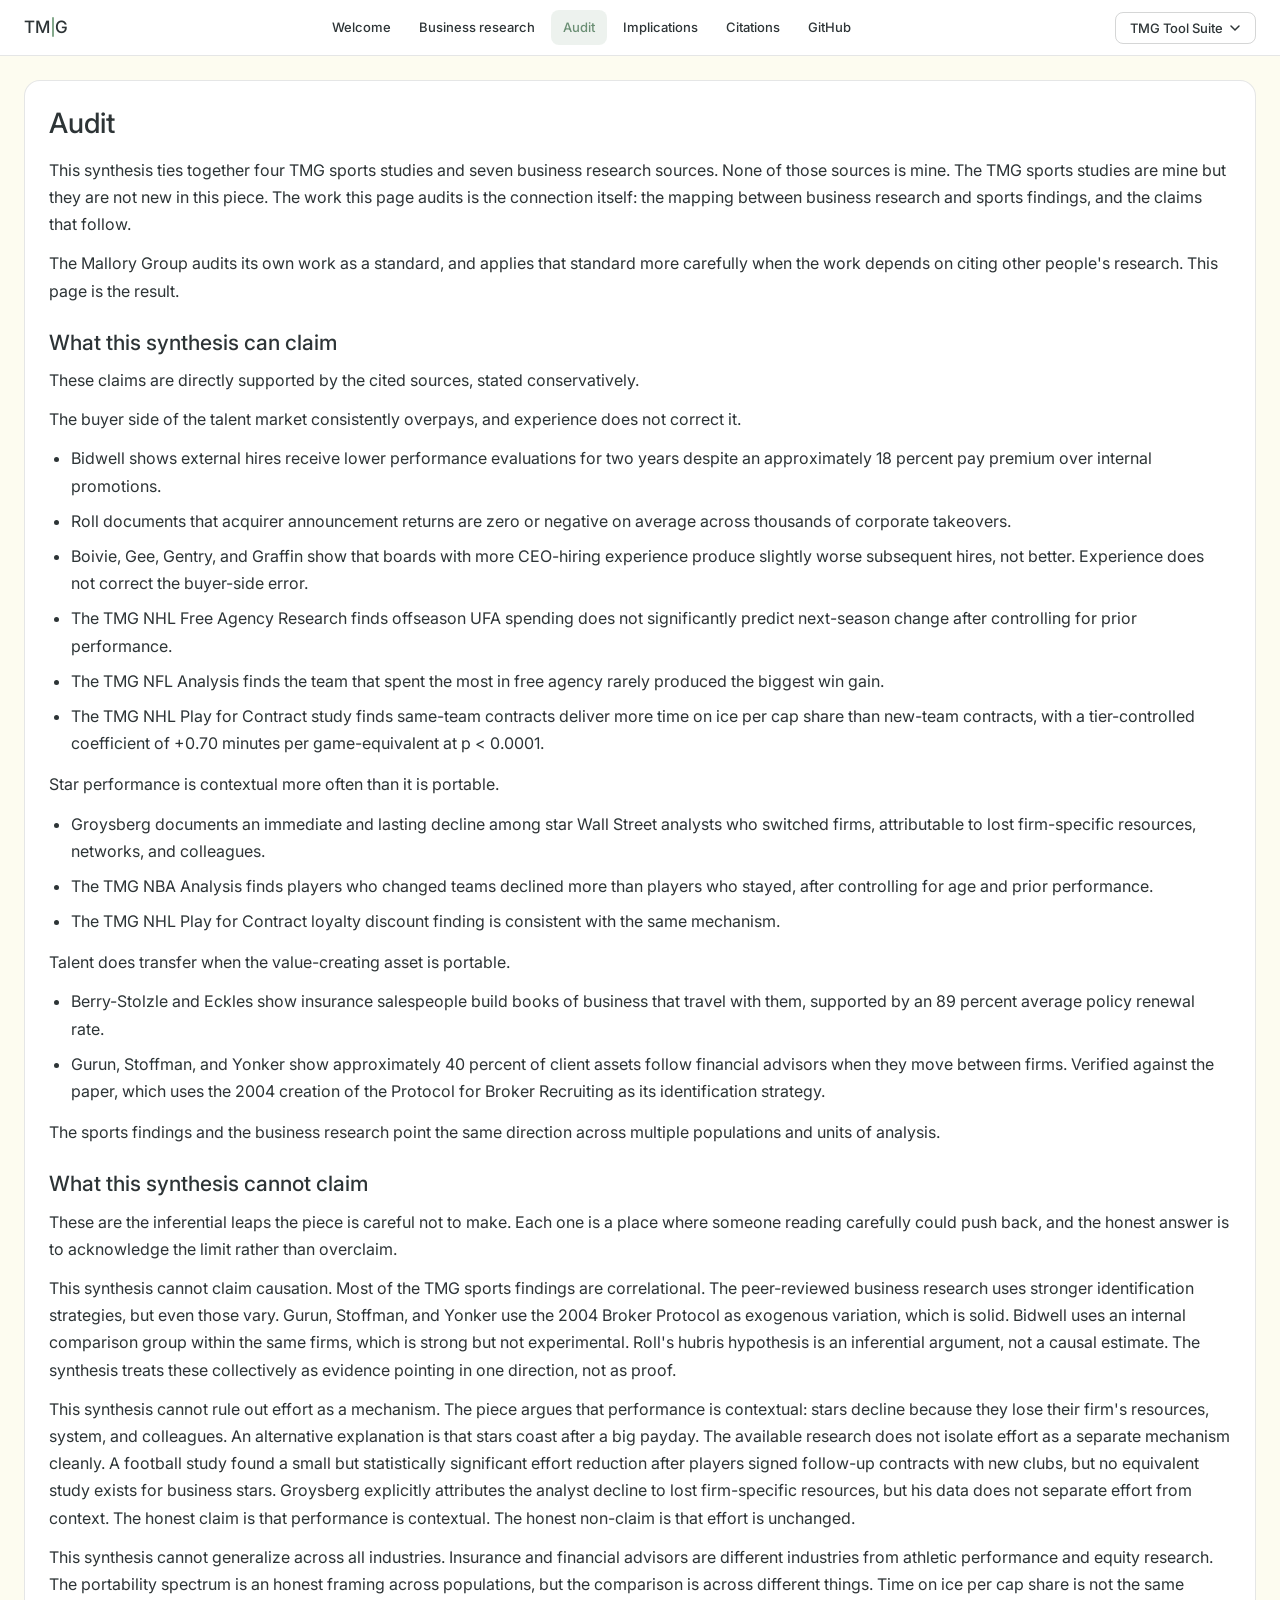
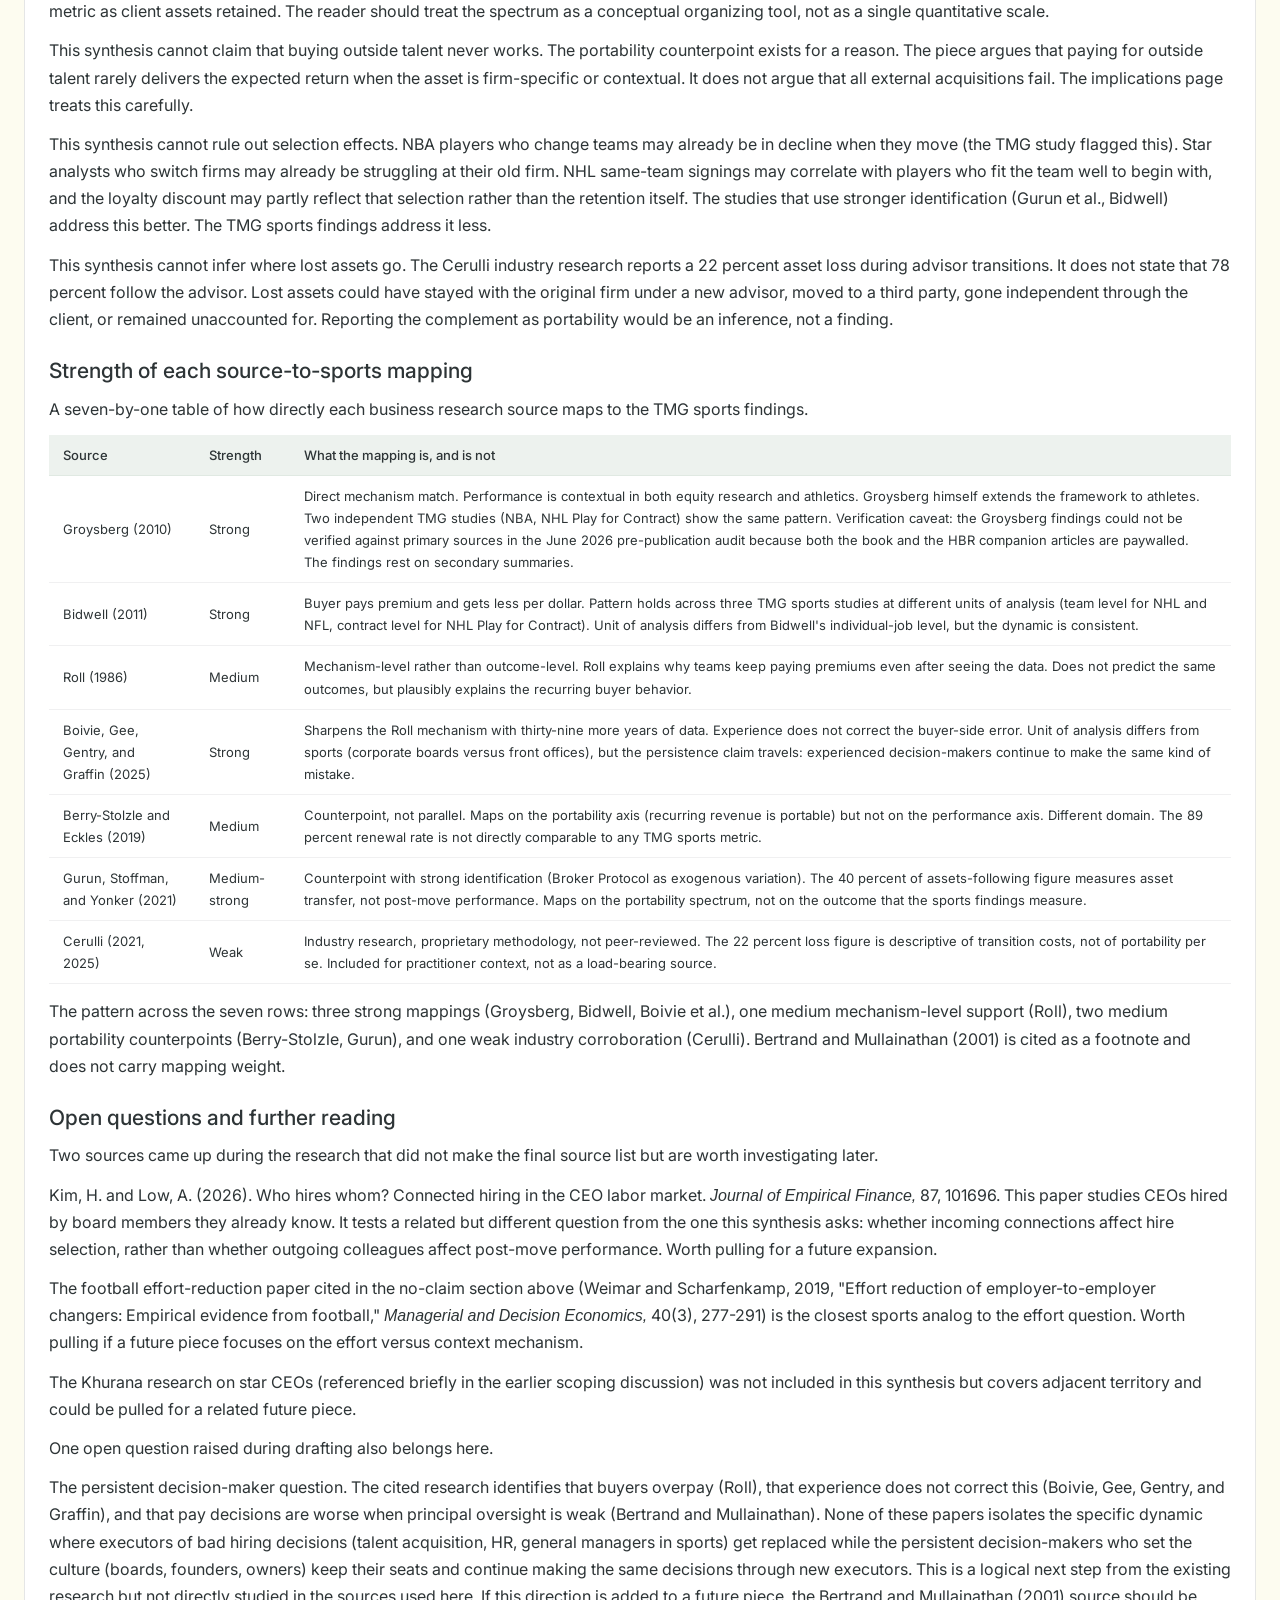
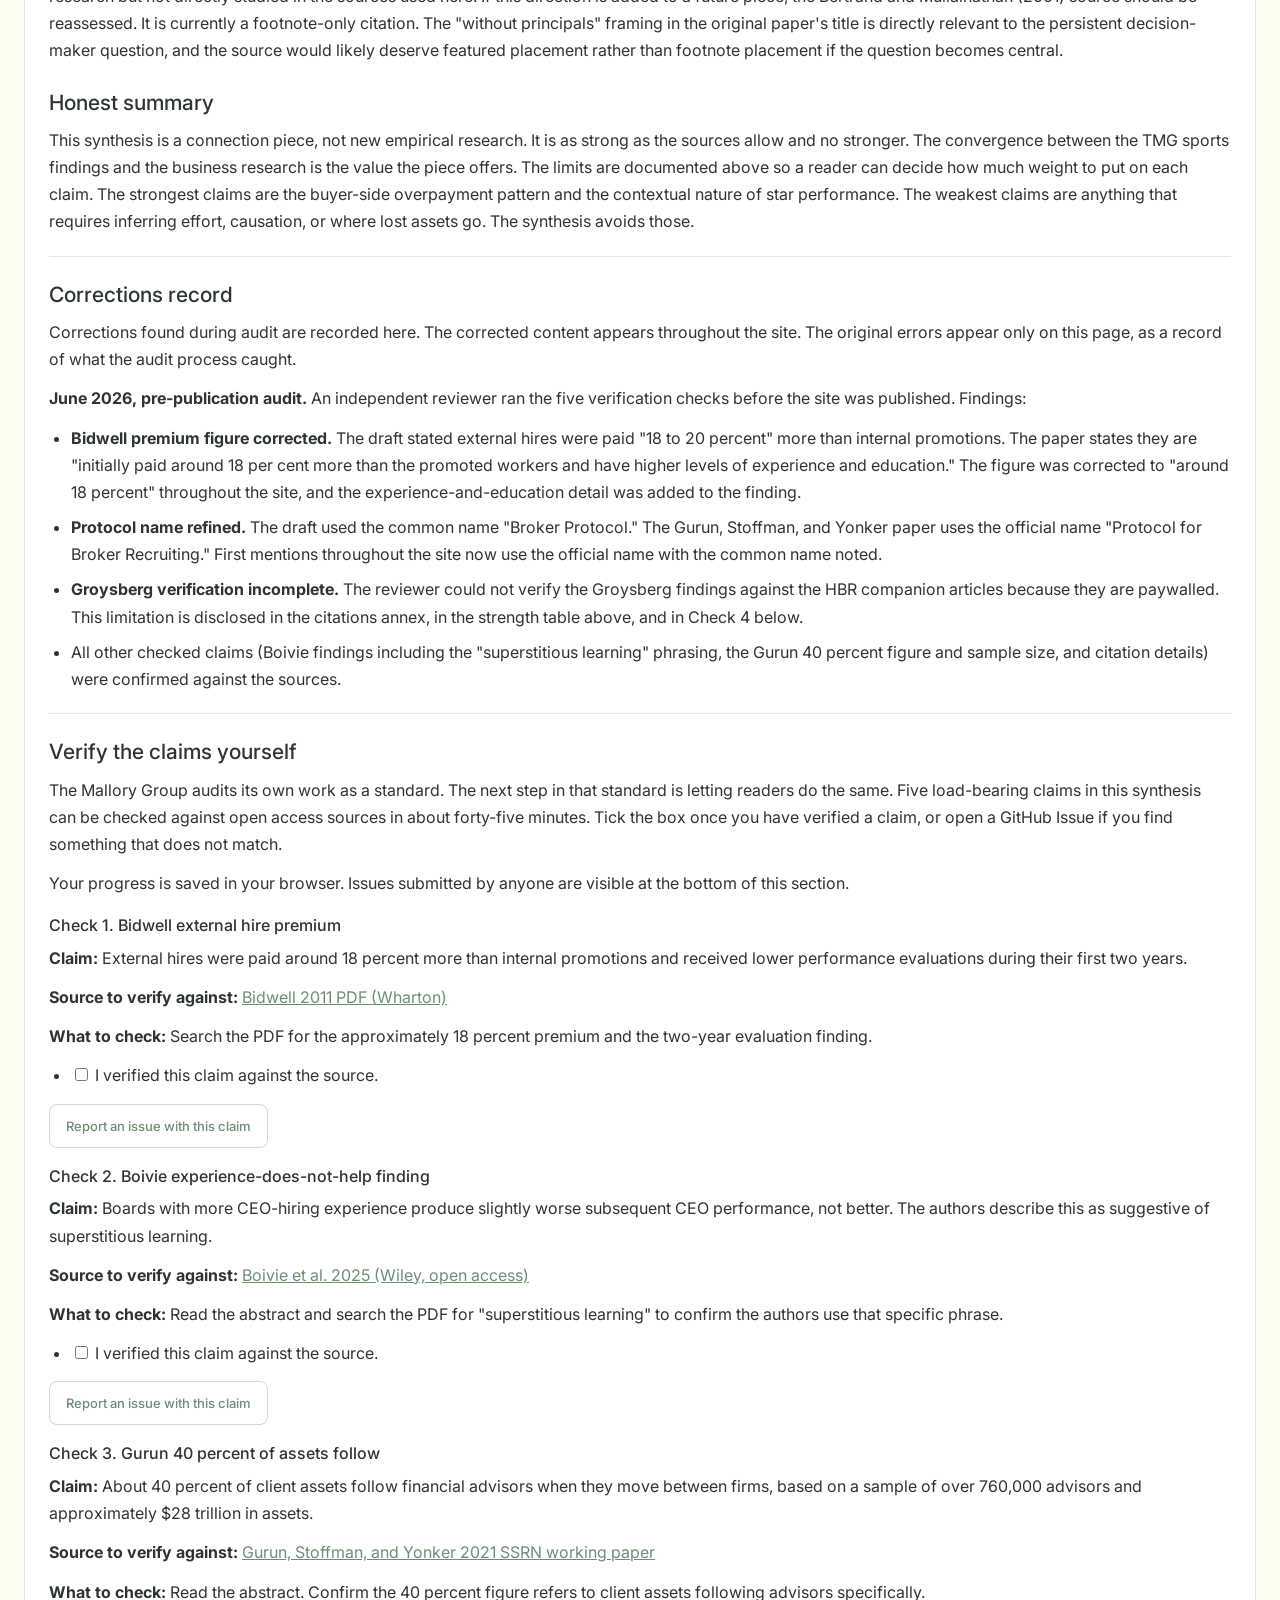
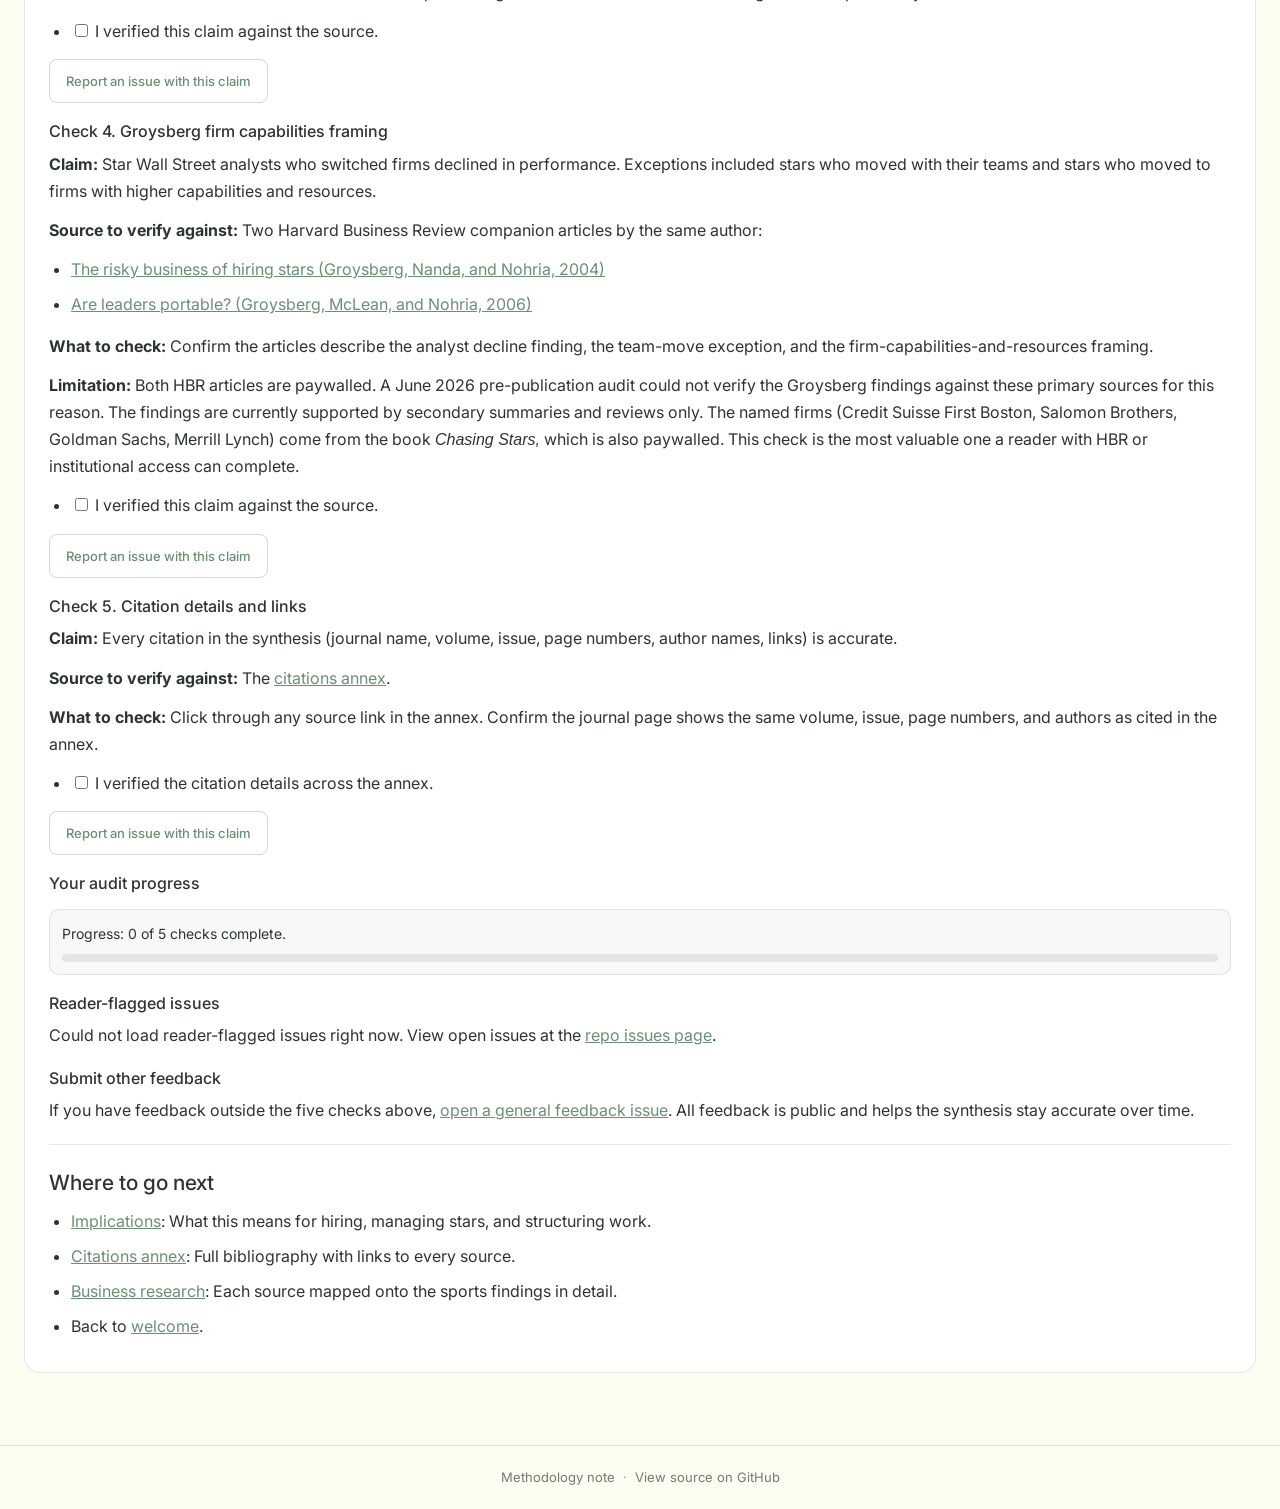
==== commit 074e7bd3: "Refactor index.html and add welcome.html for improved content structure and navigation; update meta " ====
--- a/audit.html
+++ b/audit.html
@@ -4,7 +4,7 @@
   <meta charset="UTF-8">
   <meta name="viewport" content="width=device-width, initial-scale=1.0">
   <title>Audit - Talent Portability - The Mallory Group</title>
-  <meta name="description" content="Audit of claims, limits, and evidence strength for the talent portability synthesis.">
+  <meta name="description" content="Audit of claims, limits, and evidence strength.">
   <link rel="preconnect" href="https://fonts.googleapis.com">
   <link href="https://fonts.googleapis.com/css2?family=Inter:wght@400;500&display=swap" rel="stylesheet">
   <link rel="stylesheet" href="./assets/css/style.css">
@@ -17,150 +17,224 @@
     <div class="tmg-page-links" aria-label="Site pages">
       <a href="./index.html">Welcome</a>
       <a href="./business-research.html">Business research</a>
-      <a href="./audit.html" aria-current="page">Audit</a>
+      <a href="./audit.html">Audit</a>
       <a href="./implications.html">Implications</a>
       <a href="./citations.html">Citations</a>
       <a href="https://github.com/rmallorybpc/talent-portability-research" target="_blank" rel="noopener noreferrer">GitHub</a>
     </div>
     <div class="tmg-dropdown-wrap">
-      <button class="tmg-dropdown-btn" id="tmgDdBtn" aria-haspopup="true" aria-expanded="false" aria-controls="tmgDdMenu">TMG Tool Suite
+      <button class="tmg-dropdown-btn" id="tmgDdBtn" aria-haspopup="true" aria-expanded="false" aria-controls="tmgDdMenu">
+        TMG Tool Suite
         <svg class="tmg-chevron" viewBox="0 0 12 12" fill="none" width="12" height="12" aria-hidden="true"><path d="M2 4l4 4 4-4" stroke="currentColor" stroke-width="1.5" stroke-linecap="round"/></svg>
       </button>
       <div class="tmg-dropdown-menu" id="tmgDdMenu" role="menu">
+        <a href="https://rmallorybpc.github.io/pdf-multi-agent-analysis/" target="_blank" rel="noopener noreferrer" role="menuitem">PDF Multi-Agent Analysis</a>
+        <a href="https://rmallorybpc.github.io/housing-market-intel/" target="_blank" rel="noopener noreferrer" role="menuitem">Housing Market Intel</a>
+        <a href="https://rmallorybpc.github.io/real-estate-report/" target="_blank" rel="noopener noreferrer" role="menuitem">Real Estate Report</a>
+        <a href="https://rmallorybpc.github.io/nflanalysis/dashboard/src/" target="_blank" rel="noopener noreferrer" role="menuitem">NFL Analysis</a>
+        <a href="https://rmallorybpc.github.io/recipes/" target="_blank" rel="noopener noreferrer" role="menuitem">Recipe Book</a>
         <a href="https://rmallorybpc.github.io/nhl-free-agency-research/" target="_blank" rel="noopener noreferrer" role="menuitem">NHL Free Agency Research</a>
+        <a href="https://rmallorybpc.github.io/nhl-play-for-contract/" target="_blank" rel="noopener noreferrer" role="menuitem">NHL Play for Contract</a>
+        <a href="https://content-integrity-audit.pages.dev/" target="_blank" rel="noopener noreferrer" role="menuitem">Content Integrity</a>
         <a href="https://rmallorybpc.github.io/nba-research-project/" target="_blank" rel="noopener noreferrer" role="menuitem">NBA Supermax Research</a>
-        <a href="https://rmallorybpc.github.io/nflanalysis/dashboard/src/" target="_blank" rel="noopener noreferrer" role="menuitem">NFL Analysis</a>
-        <a href="https://rmallorybpc.github.io/nhl-play-for-contract/" target="_blank" rel="noopener noreferrer" role="menuitem">NHL Play for Contract</a>
+        <a href="https://rmallorybpc.github.io/talent-portability-research/" target="_blank" rel="noopener noreferrer" role="menuitem">Talent Portability Research</a>
       </div>
     </div>
   </nav>
 
   <main class="tmg-page">
     <div class="tmg-container">
-      <header class="tmg-page-header">
-        <p class="tmg-eyebrow">Talent Portability Research</p>
-        <h1 class="tmg-page-title">Audit</h1>
-        <p class="tmg-page-desc">What this synthesis can and cannot claim, with open verification checks.</p>
-      </header>
-
-      <section class="tmg-card-wide" style="margin-bottom: var(--tmg-gap);">
-        <h2 class="tmg-h2">What this synthesis can claim</h2>
-        <ul class="tmg-body" style="margin: 0; padding-left: 20px;">
-          <li style="margin-bottom: 10px;">Buyer-side overpayment appears repeatedly, and experience does not reliably correct it.</li>
-          <li style="margin-bottom: 10px;">Star performance is contextual more often than portable.</li>
-          <li style="margin-bottom: 10px;">Talent transfer improves when the value-creating asset is portable.</li>
-          <li>The sports findings and business literature converge directionally across independent datasets.</li>
-        </ul>
-      </section>
-
-      <section class="tmg-card-wide" style="margin-bottom: var(--tmg-gap);">
-        <h2 class="tmg-h2">What this synthesis cannot claim</h2>
-        <ul class="tmg-body" style="margin: 0; padding-left: 20px;">
-          <li style="margin-bottom: 10px;">It cannot claim causal certainty across all included findings.</li>
-          <li style="margin-bottom: 10px;">It cannot fully separate effort effects from context effects in post-move declines.</li>
-          <li style="margin-bottom: 10px;">It cannot generalize uniformly across all industries and role types.</li>
-          <li style="margin-bottom: 10px;">It cannot infer where all transition-lost assets ultimately go.</li>
-          <li>It cannot claim outside hiring never works.</li>
-        </ul>
-      </section>
-
-      <section class="tmg-card-wide" style="margin-bottom: var(--tmg-gap);">
-        <h2 class="tmg-h2">Strength of source-to-sports mappings</h2>
-        <div style="overflow-x: auto; margin-top: 12px;">
-          <table class="tmg-table">
-            <thead>
-              <tr><th>Source</th><th>Strength</th><th>Mapping note</th></tr>
-            </thead>
-            <tbody>
-              <tr><td>Groysberg (2010)</td><td>Strong</td><td>Direct mechanism match on contextual performance portability.</td></tr>
-              <tr><td>Bidwell (2011)</td><td>Strong</td><td>Premium pay and weaker near-term output match buyer-side sports findings.</td></tr>
-              <tr><td>Roll (1986)</td><td>Medium</td><td>Mechanism-level support for repeated overpayment decisions.</td></tr>
-              <tr><td>Boivie et al. (2025)</td><td>Strong</td><td>Shows experience does not fix buyer-side selection error.</td></tr>
-              <tr><td>Berry-Stolzle and Eckles (2019)</td><td>Medium</td><td>Counterpoint on relationship-asset portability.</td></tr>
-              <tr><td>Gurun et al. (2021)</td><td>Medium-strong</td><td>Strong identification on client-asset transferability.</td></tr>
-              <tr><td>Cerulli (industry)</td><td>Weak</td><td>Useful practitioner context, but proprietary and non-peer-reviewed.</td></tr>
-            </tbody>
-          </table>
-        </div>
-      </section>
-
-      <section class="tmg-card-wide audit-verify" style="margin-bottom: var(--tmg-gap);" aria-labelledby="verify-heading">
-        <h2 class="tmg-h2" id="verify-heading">Verify the claims yourself</h2>
-        <p class="tmg-body">Five load-bearing claims can be checked directly against sources. Tick each box after verification or report concerns via prefilled GitHub Issues.</p>
-
-        <div class="audit-progress" aria-live="polite">
-          <p>Progress: <span id="audit-progress-count">0</span> of 5 checks complete.</p>
-          <div class="audit-progress-bar" aria-hidden="true">
-            <div class="audit-progress-fill" id="audit-progress-fill"></div>
-          </div>
-        </div>
-
-        <div class="audit-item" data-audit-id="bidwell-premium">
-          <h3 class="tmg-h3">Check 1. Bidwell external hire premium</h3>
-          <p class="claim"><strong>Claim:</strong> External hires were paid around 18 percent more than internal promotions and received lower performance evaluations during their first two years.</p>
-          <p class="source"><strong>Source to verify against:</strong> <a href="https://faculty.wharton.upenn.edu/wp-content/uploads/2012/03/Paying_More_ASQ_edits_FINAL.pdf" target="_blank" rel="noopener noreferrer">Bidwell 2011 PDF (Wharton)</a></p>
-          <p class="what-to-check"><strong>What to check:</strong> Search the PDF for the approximately 18 percent premium and the two-year evaluation finding.</p>
-          <label class="audit-checkbox"><input type="checkbox" data-audit-id="bidwell-premium"> I verified this claim against the source.</label>
-          <a class="report-issue-button tmg-btn-ghost" href="#" target="_blank" rel="noopener noreferrer">Report an issue with this claim</a>
-        </div>
-
-        <div class="audit-item" data-audit-id="boivie-experience">
-          <h3 class="tmg-h3">Check 2. Boivie experience-does-not-help finding</h3>
-          <p class="claim"><strong>Claim:</strong> Boards with more CEO-hiring experience produce slightly worse subsequent CEO performance, not better. The authors describe this as suggestive of superstitious learning.</p>
-          <p class="source"><strong>Source to verify against:</strong> <a href="https://sms.onlinelibrary.wiley.com/doi/full/10.1002/smj.3725" target="_blank" rel="noopener noreferrer">Boivie et al. 2025 (Wiley, open access)</a></p>
-          <p class="what-to-check"><strong>What to check:</strong> Read the abstract and search the PDF for "superstitious learning" to confirm that phrase appears.</p>
-          <label class="audit-checkbox"><input type="checkbox" data-audit-id="boivie-experience"> I verified this claim against the source.</label>
-          <a class="report-issue-button tmg-btn-ghost" href="#" target="_blank" rel="noopener noreferrer">Report an issue with this claim</a>
-        </div>
-
-        <div class="audit-item" data-audit-id="gurun-forty-percent">
-          <h3 class="tmg-h3">Check 3. Gurun 40 percent assets-follow claim</h3>
-          <p class="claim"><strong>Claim:</strong> About 40 percent of client assets follow financial advisors when they move between firms.</p>
-          <p class="source"><strong>Source to verify against:</strong> <a href="https://papers.ssrn.com/sol3/papers.cfm?abstract_id=3132127" target="_blank" rel="noopener noreferrer">Gurun, Stoffman, and Yonker 2021 SSRN working paper</a></p>
-          <p class="what-to-check"><strong>What to check:</strong> Read the abstract and confirm the 40 percent figure refers to client assets following advisors.</p>
-          <label class="audit-checkbox"><input type="checkbox" data-audit-id="gurun-forty-percent"> I verified this claim against the source.</label>
-          <a class="report-issue-button tmg-btn-ghost" href="#" target="_blank" rel="noopener noreferrer">Report an issue with this claim</a>
-        </div>
-
-        <div class="audit-item" data-audit-id="groysberg-firm-capabilities">
-          <h3 class="tmg-h3">Check 4. Groysberg firm capabilities framing</h3>
-          <p class="claim"><strong>Claim:</strong> Star Wall Street analysts declined in performance after switching firms. Exceptions included stars who moved with their teams and stars who moved to firms with higher capabilities and resources.</p>
-          <p class="source"><strong>Source to verify against:</strong> <a href="https://hbr.org/2004/05/the-risky-business-of-hiring-stars" target="_blank" rel="noopener noreferrer">Groysberg, Nanda, and Nohria 2004 HBR companion article</a></p>
-          <p class="what-to-check"><strong>What to check:</strong> Confirm the decline finding, team-move exception, and capabilities-and-resources framing. Named firms may come from the book <em>Chasing Stars</em> instead.</p>
-          <label class="audit-checkbox"><input type="checkbox" data-audit-id="groysberg-firm-capabilities"> I verified this claim against the source.</label>
-          <a class="report-issue-button tmg-btn-ghost" href="#" target="_blank" rel="noopener noreferrer">Report an issue with this claim</a>
-        </div>
-
-        <div class="audit-item" data-audit-id="citation-details">
-          <h3 class="tmg-h3">Check 5. Citation detail concern</h3>
-          <p class="claim"><strong>Claim:</strong> Every citation in the synthesis (journal name, volume, issue, page numbers, author names, links) is accurate.</p>
-          <p class="source"><strong>Source to verify against:</strong> <a href="./citations.html" target="_blank" rel="noopener noreferrer">Citations annex</a></p>
-          <p class="what-to-check"><strong>What to check:</strong> Open source links from the annex and compare metadata against citation entries.</p>
-          <label class="audit-checkbox"><input type="checkbox" data-audit-id="citation-details"> I verified citation details in the annex.</label>
-          <a class="report-issue-button tmg-btn-ghost" href="#" target="_blank" rel="noopener noreferrer">Report an issue with this claim</a>
-        </div>
-
-        <h3 class="tmg-h3" style="margin-top: 18px;">Reader-flagged issues</h3>
-        <div id="reader-flagged-issues"><p>Loading open audit issues...</p></div>
-
-        <p class="tmg-body" style="margin-top: 16px;">If your feedback does not map to one check, <a href="https://github.com/rmallorybpc/talent-portability-research/issues/new?title=Audit%20feedback%3A%20general%20concern&labels=audit-feedback" target="_blank" rel="noopener noreferrer">open a general audit feedback issue</a>.</p>
-      </section>
-
-      <div style="margin-bottom: var(--tmg-gap); display: flex; gap: 8px; flex-wrap: wrap;">
-        <a href="./implications.html" class="tmg-btn">Read implications</a>
-        <a href="./citations.html" class="tmg-btn-ghost">View citations</a>
-      </div>
+      <article class="tmg-card-wide tmg-markdown" id="page-markdown" style="margin-bottom: var(--tmg-gap);">
+<h1>Audit</h1>
+<p>This synthesis ties together four TMG sports studies and seven business research sources. None of those sources is mine. The TMG sports studies are mine but they are not new in this piece. The work this page audits is the connection itself: the mapping between business research and sports findings, and the claims that follow.</p>
+<p>The Mallory Group audits its own work as a standard, and applies that standard more carefully when the work depends on citing other people&#39;s research. This page is the result.</p>
+<h2>What this synthesis can claim</h2>
+<p>These claims are directly supported by the cited sources, stated conservatively.</p>
+<p>The buyer side of the talent market consistently overpays, and experience does not correct it.</p>
+<ul>
+<li>Bidwell shows external hires receive lower performance evaluations for two years despite an approximately 18 percent pay premium over internal promotions.</li>
+<li>Roll documents that acquirer announcement returns are zero or negative on average across thousands of corporate takeovers.</li>
+<li>Boivie, Gee, Gentry, and Graffin show that boards with more CEO-hiring experience produce slightly worse subsequent hires, not better. Experience does not correct the buyer-side error.</li>
+<li>The TMG NHL Free Agency Research finds offseason UFA spending does not significantly predict next-season change after controlling for prior performance.</li>
+<li>The TMG NFL Analysis finds the team that spent the most in free agency rarely produced the biggest win gain.</li>
+<li>The TMG NHL Play for Contract study finds same-team contracts deliver more time on ice per cap share than new-team contracts, with a tier-controlled coefficient of +0.70 minutes per game-equivalent at p &lt; 0.0001.</li>
+</ul>
+<p>Star performance is contextual more often than it is portable.</p>
+<ul>
+<li>Groysberg documents an immediate and lasting decline among star Wall Street analysts who switched firms, attributable to lost firm-specific resources, networks, and colleagues.</li>
+<li>The TMG NBA Analysis finds players who changed teams declined more than players who stayed, after controlling for age and prior performance.</li>
+<li>The TMG NHL Play for Contract loyalty discount finding is consistent with the same mechanism.</li>
+</ul>
+<p>Talent does transfer when the value-creating asset is portable.</p>
+<ul>
+<li>Berry-Stolzle and Eckles show insurance salespeople build books of business that travel with them, supported by an 89 percent average policy renewal rate.</li>
+<li>Gurun, Stoffman, and Yonker show approximately 40 percent of client assets follow financial advisors when they move between firms. Verified against the paper, which uses the 2004 creation of the Protocol for Broker Recruiting as its identification strategy.</li>
+</ul>
+<p>The sports findings and the business research point the same direction across multiple populations and units of analysis.</p>
+<h2>What this synthesis cannot claim</h2>
+<p>These are the inferential leaps the piece is careful not to make. Each one is a place where someone reading carefully could push back, and the honest answer is to acknowledge the limit rather than overclaim.</p>
+<p>This synthesis cannot claim causation. Most of the TMG sports findings are correlational. The peer-reviewed business research uses stronger identification strategies, but even those vary. Gurun, Stoffman, and Yonker use the 2004 Broker Protocol as exogenous variation, which is solid. Bidwell uses an internal comparison group within the same firms, which is strong but not experimental. Roll&#39;s hubris hypothesis is an inferential argument, not a causal estimate. The synthesis treats these collectively as evidence pointing in one direction, not as proof.</p>
+<p>This synthesis cannot rule out effort as a mechanism. The piece argues that performance is contextual: stars decline because they lose their firm&#39;s resources, system, and colleagues. An alternative explanation is that stars coast after a big payday. The available research does not isolate effort as a separate mechanism cleanly. A football study found a small but statistically significant effort reduction after players signed follow-up contracts with new clubs, but no equivalent study exists for business stars. Groysberg explicitly attributes the analyst decline to lost firm-specific resources, but his data does not separate effort from context. The honest claim is that performance is contextual. The honest non-claim is that effort is unchanged.</p>
+<p>This synthesis cannot generalize across all industries. Insurance and financial advisors are different industries from athletic performance and equity research. The portability spectrum is an honest framing across populations, but the comparison is across different things. Time on ice per cap share is not the same metric as client assets retained. The reader should treat the spectrum as a conceptual organizing tool, not as a single quantitative scale.</p>
+<p>This synthesis cannot claim that buying outside talent never works. The portability counterpoint exists for a reason. The piece argues that paying for outside talent rarely delivers the expected return when the asset is firm-specific or contextual. It does not argue that all external acquisitions fail. The implications page treats this carefully.</p>
+<p>This synthesis cannot rule out selection effects. NBA players who change teams may already be in decline when they move (the TMG study flagged this). Star analysts who switch firms may already be struggling at their old firm. NHL same-team signings may correlate with players who fit the team well to begin with, and the loyalty discount may partly reflect that selection rather than the retention itself. The studies that use stronger identification (Gurun et al., Bidwell) address this better. The TMG sports findings address it less.</p>
+<p>This synthesis cannot infer where lost assets go. The Cerulli industry research reports a 22 percent asset loss during advisor transitions. It does not state that 78 percent follow the advisor. Lost assets could have stayed with the original firm under a new advisor, moved to a third party, gone independent through the client, or remained unaccounted for. Reporting the complement as portability would be an inference, not a finding.</p>
+<h2>Strength of each source-to-sports mapping</h2>
+<p>A seven-by-one table of how directly each business research source maps to the TMG sports findings.</p>
+<table>
+<thead>
+<tr>
+<th>Source</th>
+<th>Strength</th>
+<th>What the mapping is, and is not</th>
+</tr>
+</thead>
+<tbody><tr>
+<td>Groysberg (2010)</td>
+<td>Strong</td>
+<td>Direct mechanism match. Performance is contextual in both equity research and athletics. Groysberg himself extends the framework to athletes. Two independent TMG studies (NBA, NHL Play for Contract) show the same pattern. Verification caveat: the Groysberg findings could not be verified against primary sources in the June 2026 pre-publication audit because both the book and the HBR companion articles are paywalled. The findings rest on secondary summaries.</td>
+</tr>
+<tr>
+<td>Bidwell (2011)</td>
+<td>Strong</td>
+<td>Buyer pays premium and gets less per dollar. Pattern holds across three TMG sports studies at different units of analysis (team level for NHL and NFL, contract level for NHL Play for Contract). Unit of analysis differs from Bidwell&#39;s individual-job level, but the dynamic is consistent.</td>
+</tr>
+<tr>
+<td>Roll (1986)</td>
+<td>Medium</td>
+<td>Mechanism-level rather than outcome-level. Roll explains why teams keep paying premiums even after seeing the data. Does not predict the same outcomes, but plausibly explains the recurring buyer behavior.</td>
+</tr>
+<tr>
+<td>Boivie, Gee, Gentry, and Graffin (2025)</td>
+<td>Strong</td>
+<td>Sharpens the Roll mechanism with thirty-nine more years of data. Experience does not correct the buyer-side error. Unit of analysis differs from sports (corporate boards versus front offices), but the persistence claim travels: experienced decision-makers continue to make the same kind of mistake.</td>
+</tr>
+<tr>
+<td>Berry-Stolzle and Eckles (2019)</td>
+<td>Medium</td>
+<td>Counterpoint, not parallel. Maps on the portability axis (recurring revenue is portable) but not on the performance axis. Different domain. The 89 percent renewal rate is not directly comparable to any TMG sports metric.</td>
+</tr>
+<tr>
+<td>Gurun, Stoffman, and Yonker (2021)</td>
+<td>Medium-strong</td>
+<td>Counterpoint with strong identification (Broker Protocol as exogenous variation). The 40 percent of assets-following figure measures asset transfer, not post-move performance. Maps on the portability spectrum, not on the outcome that the sports findings measure.</td>
+</tr>
+<tr>
+<td>Cerulli (2021, 2025)</td>
+<td>Weak</td>
+<td>Industry research, proprietary methodology, not peer-reviewed. The 22 percent loss figure is descriptive of transition costs, not of portability per se. Included for practitioner context, not as a load-bearing source.</td>
+</tr>
+</tbody></table>
+<p>The pattern across the seven rows: three strong mappings (Groysberg, Bidwell, Boivie et al.), one medium mechanism-level support (Roll), two medium portability counterpoints (Berry-Stolzle, Gurun), and one weak industry corroboration (Cerulli). Bertrand and Mullainathan (2001) is cited as a footnote and does not carry mapping weight.</p>
+<h2>Open questions and further reading</h2>
+<p>Two sources came up during the research that did not make the final source list but are worth investigating later.</p>
+<p>Kim, H. and Low, A. (2026). Who hires whom? Connected hiring in the CEO labor market. <em>Journal of Empirical Finance,</em> 87, 101696. This paper studies CEOs hired by board members they already know. It tests a related but different question from the one this synthesis asks: whether incoming connections affect hire selection, rather than whether outgoing colleagues affect post-move performance. Worth pulling for a future expansion.</p>
+<p>The football effort-reduction paper cited in the no-claim section above (Weimar and Scharfenkamp, 2019, &quot;Effort reduction of employer-to-employer changers: Empirical evidence from football,&quot; <em>Managerial and Decision Economics,</em> 40(3), 277-291) is the closest sports analog to the effort question. Worth pulling if a future piece focuses on the effort versus context mechanism.</p>
+<p>The Khurana research on star CEOs (referenced briefly in the earlier scoping discussion) was not included in this synthesis but covers adjacent territory and could be pulled for a related future piece.</p>
+<p>One open question raised during drafting also belongs here.</p>
+<p>The persistent decision-maker question. The cited research identifies that buyers overpay (Roll), that experience does not correct this (Boivie, Gee, Gentry, and Graffin), and that pay decisions are worse when principal oversight is weak (Bertrand and Mullainathan). None of these papers isolates the specific dynamic where executors of bad hiring decisions (talent acquisition, HR, general managers in sports) get replaced while the persistent decision-makers who set the culture (boards, founders, owners) keep their seats and continue making the same decisions through new executors. This is a logical next step from the existing research but not directly studied in the sources used here. If this direction is added to a future piece, the Bertrand and Mullainathan (2001) source should be reassessed. It is currently a footnote-only citation. The &quot;without principals&quot; framing in the original paper&#39;s title is directly relevant to the persistent decision-maker question, and the source would likely deserve featured placement rather than footnote placement if the question becomes central.</p>
+<h2>Honest summary</h2>
+<p>This synthesis is a connection piece, not new empirical research. It is as strong as the sources allow and no stronger. The convergence between the TMG sports findings and the business research is the value the piece offers. The limits are documented above so a reader can decide how much weight to put on each claim. The strongest claims are the buyer-side overpayment pattern and the contextual nature of star performance. The weakest claims are anything that requires inferring effort, causation, or where lost assets go. The synthesis avoids those.</p>
+<hr>
+<h2>Corrections record</h2>
+<p>Corrections found during audit are recorded here. The corrected content appears throughout the site. The original errors appear only on this page, as a record of what the audit process caught.</p>
+<p><strong>June 2026, pre-publication audit.</strong> An independent reviewer ran the five verification checks before the site was published. Findings:</p>
+<ul>
+<li><strong>Bidwell premium figure corrected.</strong> The draft stated external hires were paid &quot;18 to 20 percent&quot; more than internal promotions. The paper states they are &quot;initially paid around 18 per cent more than the promoted workers and have higher levels of experience and education.&quot; The figure was corrected to &quot;around 18 percent&quot; throughout the site, and the experience-and-education detail was added to the finding.</li>
+<li><strong>Protocol name refined.</strong> The draft used the common name &quot;Broker Protocol.&quot; The Gurun, Stoffman, and Yonker paper uses the official name &quot;Protocol for Broker Recruiting.&quot; First mentions throughout the site now use the official name with the common name noted.</li>
+<li><strong>Groysberg verification incomplete.</strong> The reviewer could not verify the Groysberg findings against the HBR companion articles because they are paywalled. This limitation is disclosed in the citations annex, in the strength table above, and in Check 4 below.</li>
+<li>All other checked claims (Boivie findings including the &quot;superstitious learning&quot; phrasing, the Gurun 40 percent figure and sample size, and citation details) were confirmed against the sources.</li>
+</ul>
+<hr>
+<h2>Verify the claims yourself</h2>
+<p>The Mallory Group audits its own work as a standard. The next step in that standard is letting readers do the same. Five load-bearing claims in this synthesis can be checked against open access sources in about forty-five minutes. Tick the box once you have verified a claim, or open a GitHub Issue if you find something that does not match.</p>
+<p>Your progress is saved in your browser. Issues submitted by anyone are visible at the bottom of this section.</p>
+<h3>Check 1. Bidwell external hire premium</h3>
+<p><strong>Claim:</strong> External hires were paid around 18 percent more than internal promotions and received lower performance evaluations during their first two years.</p>
+<p><strong>Source to verify against:</strong> <a href="https://faculty.wharton.upenn.edu/wp-content/uploads/2012/03/Paying_More_ASQ_edits_FINAL.pdf">Bidwell 2011 PDF (Wharton)</a></p>
+<p><strong>What to check:</strong> Search the PDF for the approximately 18 percent premium and the two-year evaluation finding.</p>
+<ul>
+<li><input disabled="" type="checkbox"> I verified this claim against the source.</li>
+</ul>
+<p>[Report an issue with this claim] (link populated by JavaScript)</p>
+<h3>Check 2. Boivie experience-does-not-help finding</h3>
+<p><strong>Claim:</strong> Boards with more CEO-hiring experience produce slightly worse subsequent CEO performance, not better. The authors describe this as suggestive of superstitious learning.</p>
+<p><strong>Source to verify against:</strong> <a href="https://sms.onlinelibrary.wiley.com/doi/full/10.1002/smj.3725">Boivie et al. 2025 (Wiley, open access)</a></p>
+<p><strong>What to check:</strong> Read the abstract and search the PDF for &quot;superstitious learning&quot; to confirm the authors use that specific phrase.</p>
+<ul>
+<li><input disabled="" type="checkbox"> I verified this claim against the source.</li>
+</ul>
+<p>[Report an issue with this claim]</p>
+<h3>Check 3. Gurun 40 percent of assets follow</h3>
+<p><strong>Claim:</strong> About 40 percent of client assets follow financial advisors when they move between firms, based on a sample of over 760,000 advisors and approximately $28 trillion in assets.</p>
+<p><strong>Source to verify against:</strong> <a href="https://papers.ssrn.com/sol3/papers.cfm?abstract_id=3132127">Gurun, Stoffman, and Yonker 2021 SSRN working paper</a></p>
+<p><strong>What to check:</strong> Read the abstract. Confirm the 40 percent figure refers to client assets following advisors specifically.</p>
+<ul>
+<li><input disabled="" type="checkbox"> I verified this claim against the source.</li>
+</ul>
+<p>[Report an issue with this claim]</p>
+<h3>Check 4. Groysberg firm capabilities framing</h3>
+<p><strong>Claim:</strong> Star Wall Street analysts who switched firms declined in performance. Exceptions included stars who moved with their teams and stars who moved to firms with higher capabilities and resources.</p>
+<p><strong>Source to verify against:</strong> Two Harvard Business Review companion articles by the same author:</p>
+<ul>
+<li><a href="https://hbr.org/2004/05/the-risky-business-of-hiring-stars">The risky business of hiring stars (Groysberg, Nanda, and Nohria, 2004)</a></li>
+<li><a href="https://hbr.org/2006/05/are-leaders-portable">Are leaders portable? (Groysberg, McLean, and Nohria, 2006)</a></li>
+</ul>
+<p><strong>What to check:</strong> Confirm the articles describe the analyst decline finding, the team-move exception, and the firm-capabilities-and-resources framing.</p>
+<p><strong>Limitation:</strong> Both HBR articles are paywalled. A June 2026 pre-publication audit could not verify the Groysberg findings against these primary sources for this reason. The findings are currently supported by secondary summaries and reviews only. The named firms (Credit Suisse First Boston, Salomon Brothers, Goldman Sachs, Merrill Lynch) come from the book <em>Chasing Stars,</em> which is also paywalled. This check is the most valuable one a reader with HBR or institutional access can complete.</p>
+<ul>
+<li><input disabled="" type="checkbox"> I verified this claim against the source.</li>
+</ul>
+<p>[Report an issue with this claim]</p>
+<h3>Check 5. Citation details and links</h3>
+<p><strong>Claim:</strong> Every citation in the synthesis (journal name, volume, issue, page numbers, author names, links) is accurate.</p>
+<p><strong>Source to verify against:</strong> The <a href="citations.html">citations annex</a>.</p>
+<p><strong>What to check:</strong> Click through any source link in the annex. Confirm the journal page shows the same volume, issue, page numbers, and authors as cited in the annex.</p>
+<ul>
+<li><input disabled="" type="checkbox"> I verified the citation details across the annex.</li>
+</ul>
+<p>[Report an issue with a citation]</p>
+<h3>Your audit progress</h3>
+<p>Progress: 0 of 5 checks complete. (This counter updates as you tick boxes above.)</p>
+<h3>Reader-flagged issues</h3>
+<p>The list below pulls open audit issues from GitHub in real time. If a claim has been flagged, you can see what the concern is and how it has been resolved.</p>
+<p>(Live list populated by JavaScript fetching from the GitHub Issues API.)</p>
+<h3>Submit other feedback</h3>
+<p>If you have feedback outside the five checks above, [open a general feedback issue](link to GitHub issue creation). All feedback is public and helps the synthesis stay accurate over time.</p>
+<hr>
+<h2>Where to go next</h2>
+<ul>
+<li><a href="implications.html">Implications</a>: What this means for hiring, managing stars, and structuring work.</li>
+<li><a href="citations.html">Citations annex</a>: Full bibliography with links to every source.</li>
+<li><a href="business-research.html">Business research</a>: Each source mapped onto the sports findings in detail.</li>
+<li>Back to <a href="welcome.html">welcome</a>.</li>
+</ul>
+
+      </article>
     </div>
   </main>
 
   <footer class="tmg-footer">
-    Audit and corrections process for this synthesis.
+    <a href="./METHODS.md" target="_blank" rel="noopener noreferrer">Methodology note</a>
     &nbsp;·&nbsp;
-    <a href="./METHODS.md" target="_blank" rel="noopener noreferrer">Methodology</a>
-    &nbsp;·&nbsp;
-    <a href="./index.html">Back to welcome</a>
+    <a href="https://github.com/rmallorybpc/talent-portability-research" target="_blank" rel="noopener noreferrer">View source on GitHub</a>
   </footer>
 
+  <script>
+    (function () {
+      var links = document.querySelectorAll('.tmg-page-links a');
+      var path = location.pathname.split('/').pop() || 'index.html';
+      links.forEach(function (a) {
+        if (a.getAttribute('href') === './' + path) {
+          a.setAttribute('aria-current', 'page');
+        } else {
+          if (a.getAttribute('aria-current') === 'page') {
+            a.removeAttribute('aria-current');
+          }
+        }
+      });
+    }());
+  </script>
   <script src="./assets/js/nav.js" defer></script>
   <script src="./assets/js/audit.js" defer></script>
 </body>
--- a/assets/css/style.css
+++ b/assets/css/style.css
@@ -248,7 +248,85 @@
 .tmg-table tr:hover td      { background: rgba(132,169,140,0.04); }
 
 
-/* ── 9. Audit feature ─────────────────────────────────────── */
+/* ── 9. Markdown content ──────────────────────────────────── */
+.tmg-markdown > :first-child { margin-top: 0; }
+.tmg-markdown > :last-child { margin-bottom: 0; }
+
+.tmg-markdown h1,
+.tmg-markdown h2,
+.tmg-markdown h3 {
+  color: var(--tmg-charcoal);
+  line-height: 1.35;
+}
+
+.tmg-markdown h1 {
+  font-size: 28px;
+  font-weight: 500;
+  margin: 0 0 14px;
+}
+
+.tmg-markdown h2 {
+  font-size: 21px;
+  font-weight: 500;
+  margin: 24px 0 10px;
+}
+
+.tmg-markdown h3 {
+  font-size: 16px;
+  font-weight: 500;
+  margin: 18px 0 8px;
+}
+
+.tmg-markdown p,
+.tmg-markdown li {
+  color: var(--tmg-charcoal);
+  font-size: 16px;
+  line-height: 1.7;
+}
+
+.tmg-markdown p { margin: 0 0 12px; }
+
+.tmg-markdown ul,
+.tmg-markdown ol {
+  margin: 0 0 14px;
+  padding-left: 22px;
+}
+
+.tmg-markdown li { margin-bottom: 8px; }
+
+.tmg-markdown hr {
+  border: 0;
+  border-top: var(--tmg-border);
+  margin: 20px 0;
+}
+
+.tmg-markdown a {
+  color: var(--tmg-sage-hover);
+}
+
+.tmg-markdown table {
+  width: 100%;
+  border-collapse: collapse;
+  font-size: 13px;
+  margin: 6px 0 14px;
+}
+
+.tmg-markdown th {
+  background: rgba(132,169,140,0.15);
+  color: var(--tmg-charcoal);
+  font-weight: 500;
+  padding: 9px 14px;
+  text-align: left;
+  border-bottom: 1px solid rgba(132,169,140,0.25);
+}
+
+.tmg-markdown td {
+  padding: 9px 14px;
+  border-bottom: 1px solid rgba(45,52,54,0.07);
+}
+
+
+/* ── 10. Audit feature ────────────────────────────────────── */
 .audit-verify {
   border-top: 4px solid rgba(132,169,140,0.45);
 }
@@ -330,7 +408,7 @@
 }
 
 
-/* ── 10. Responsive ────────────────────────────────────────── */
+/* ── 11. Responsive ───────────────────────────────────────── */
 @media (max-width: 768px) {
   .tmg-nav {
     flex-wrap: wrap;
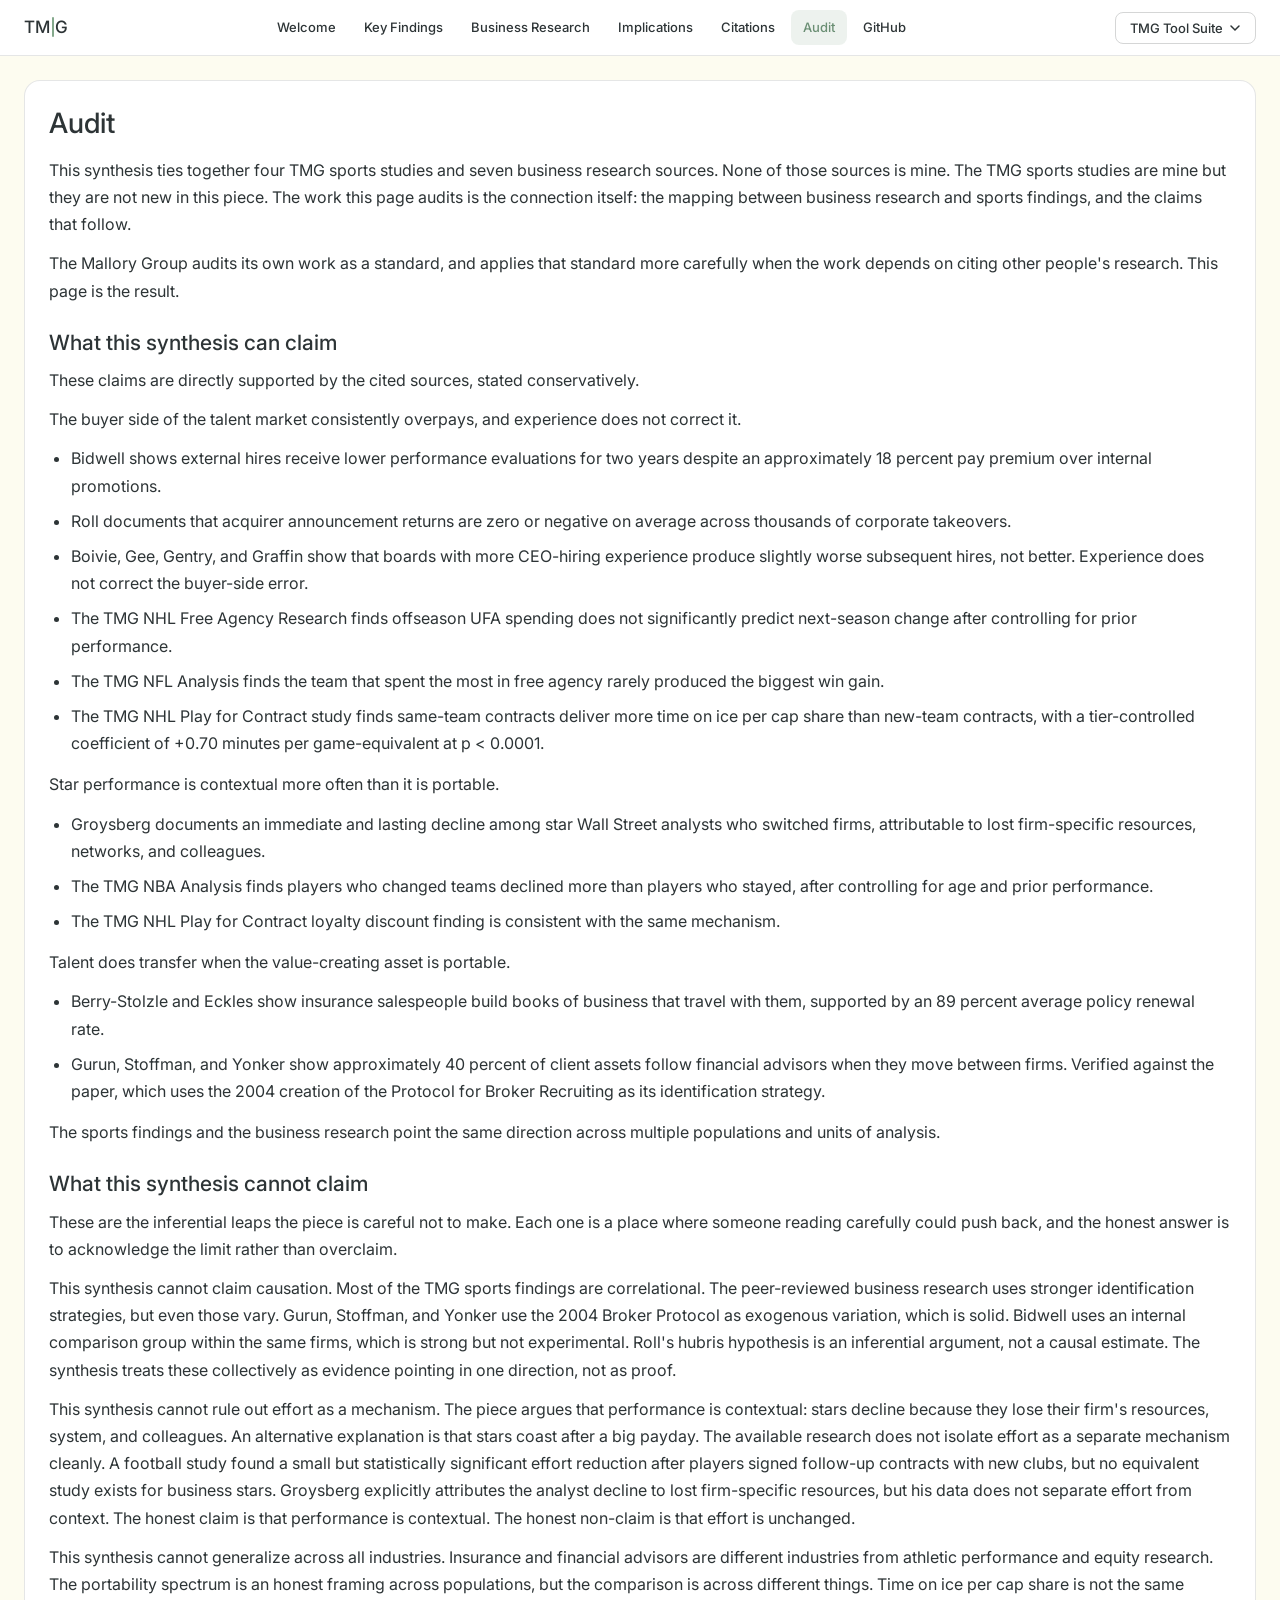
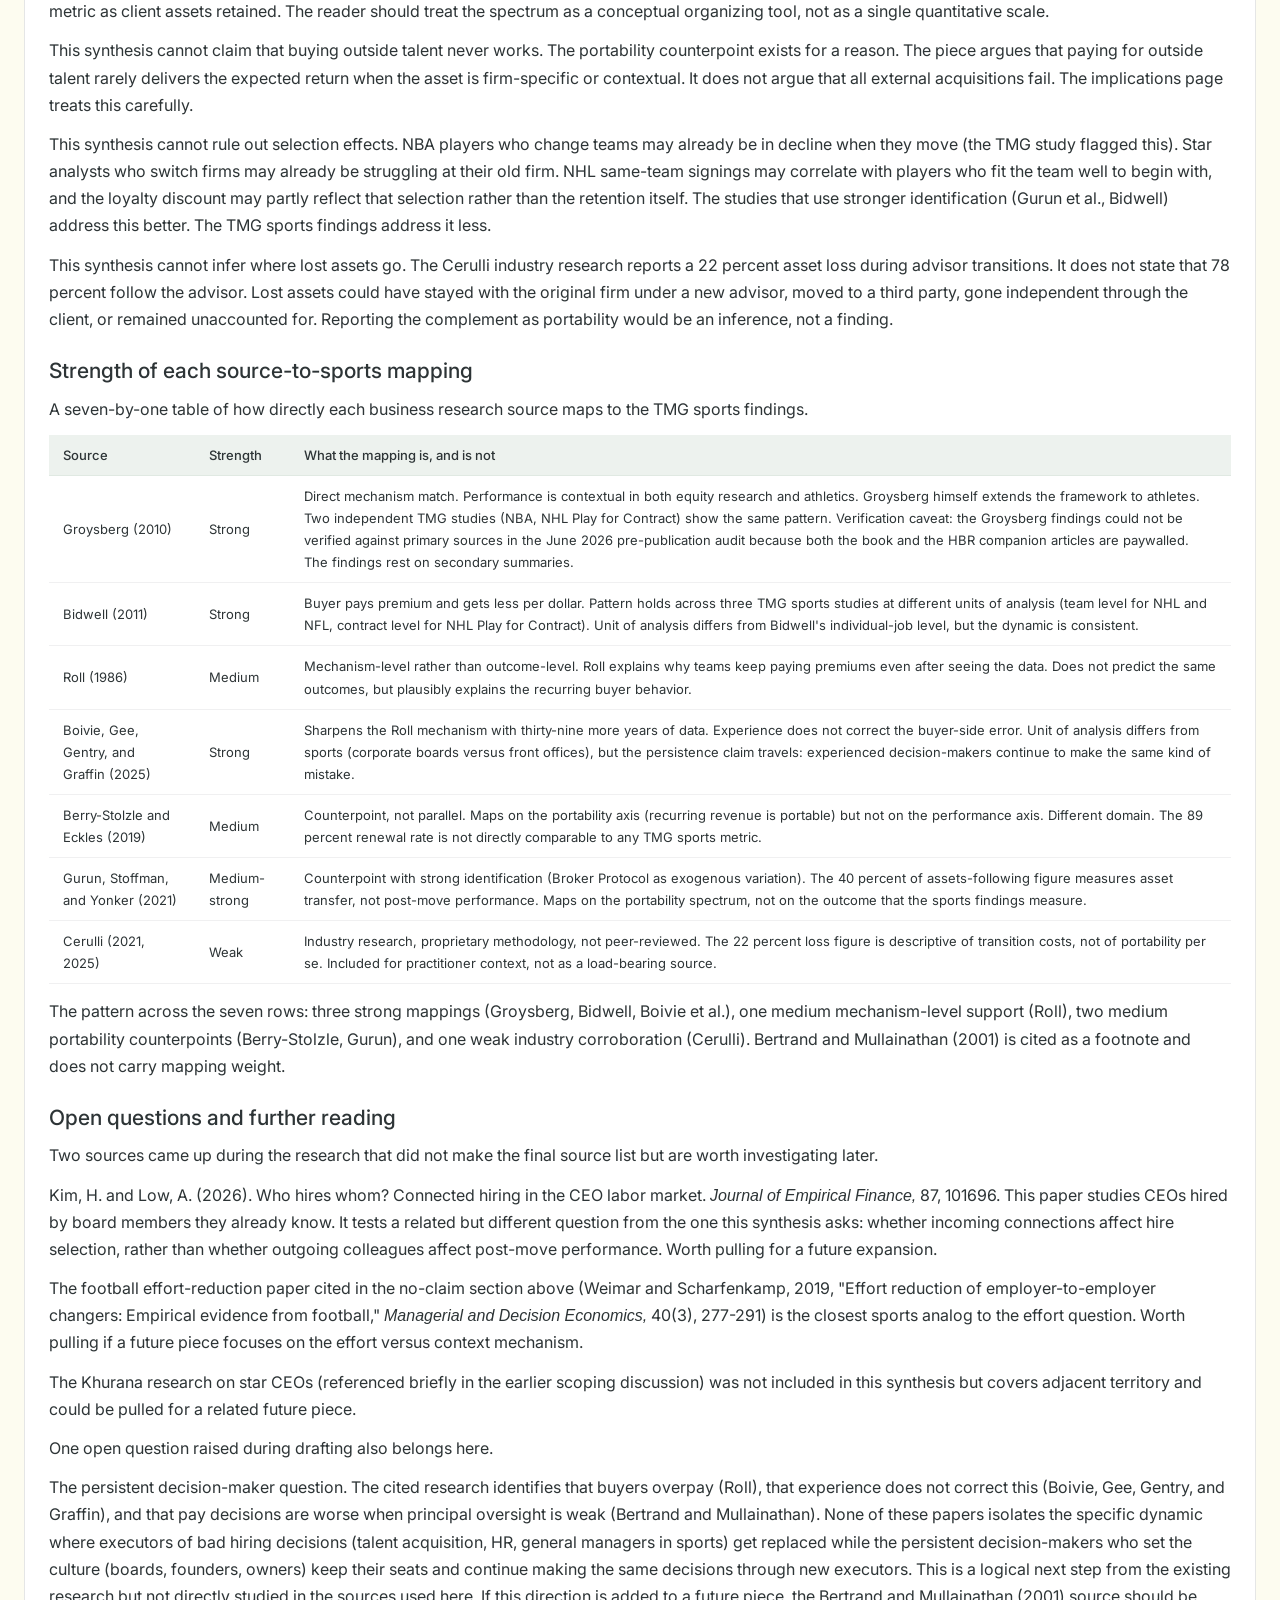
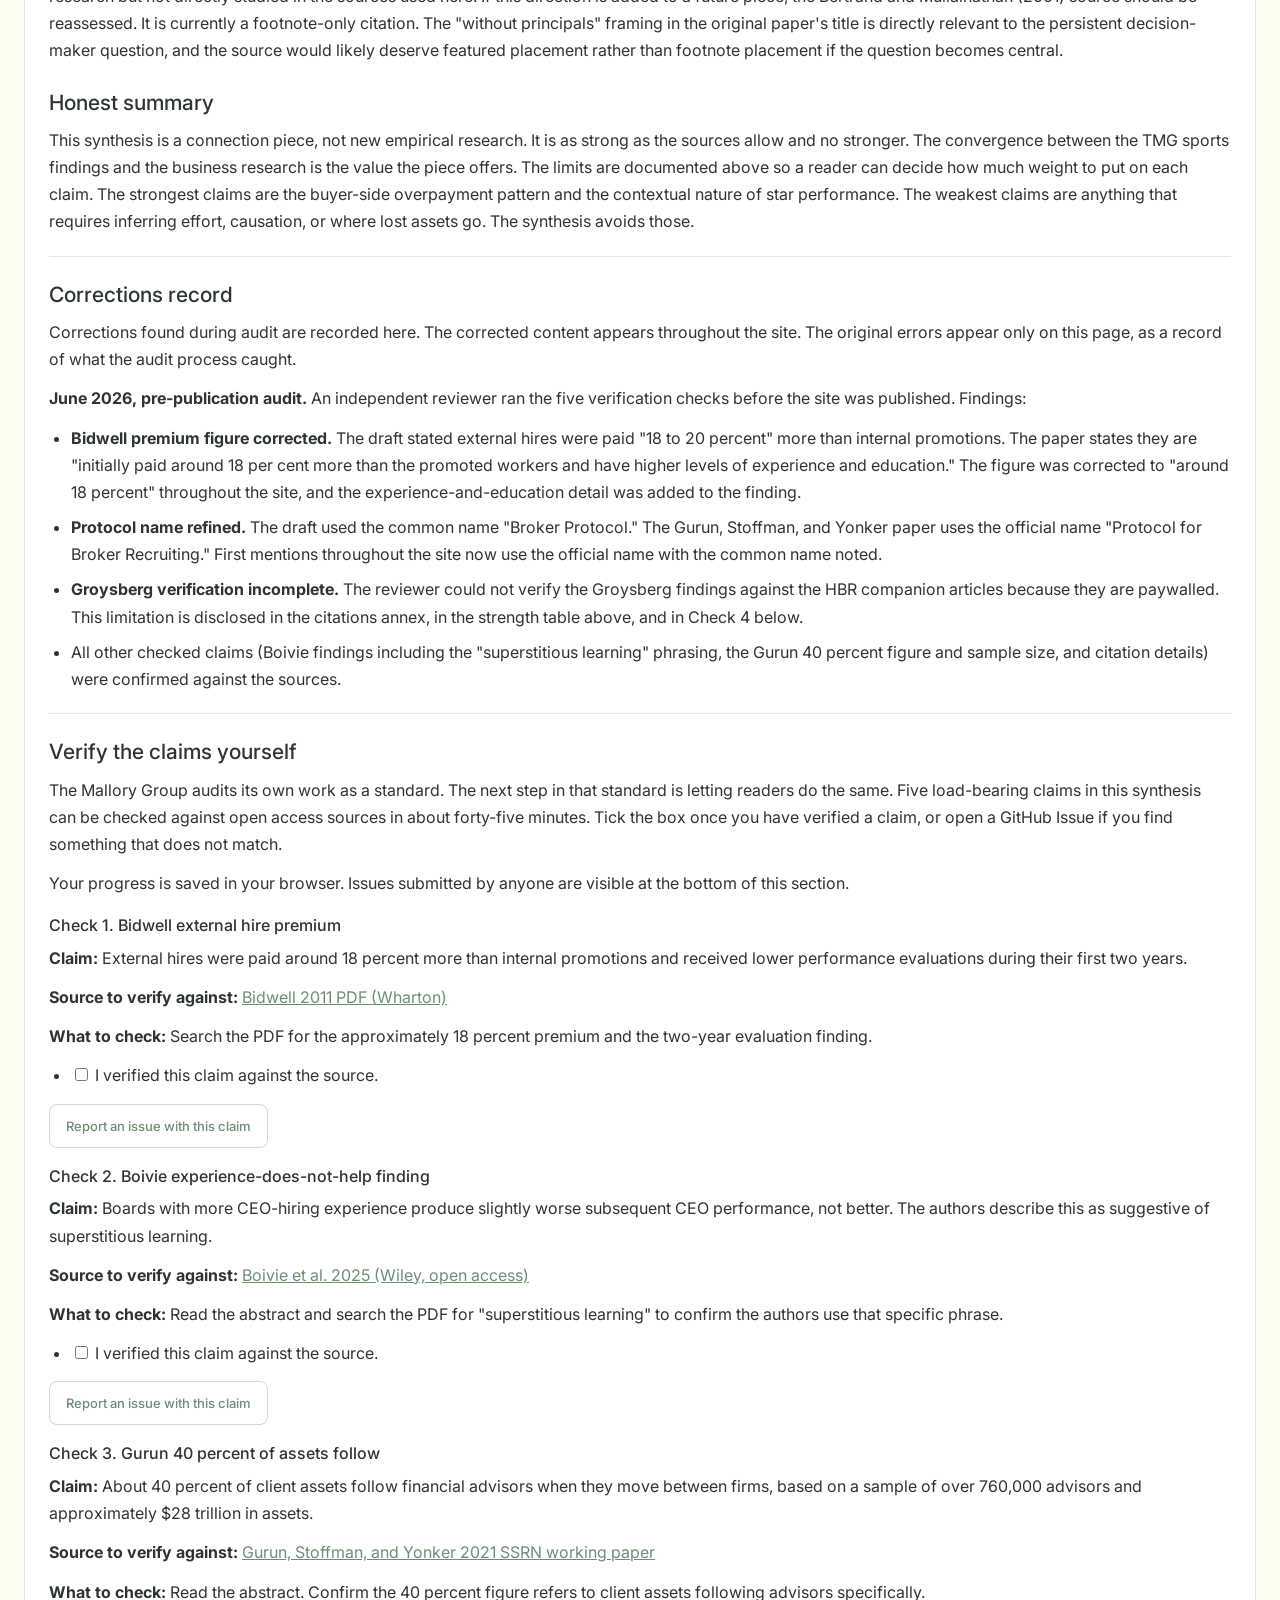
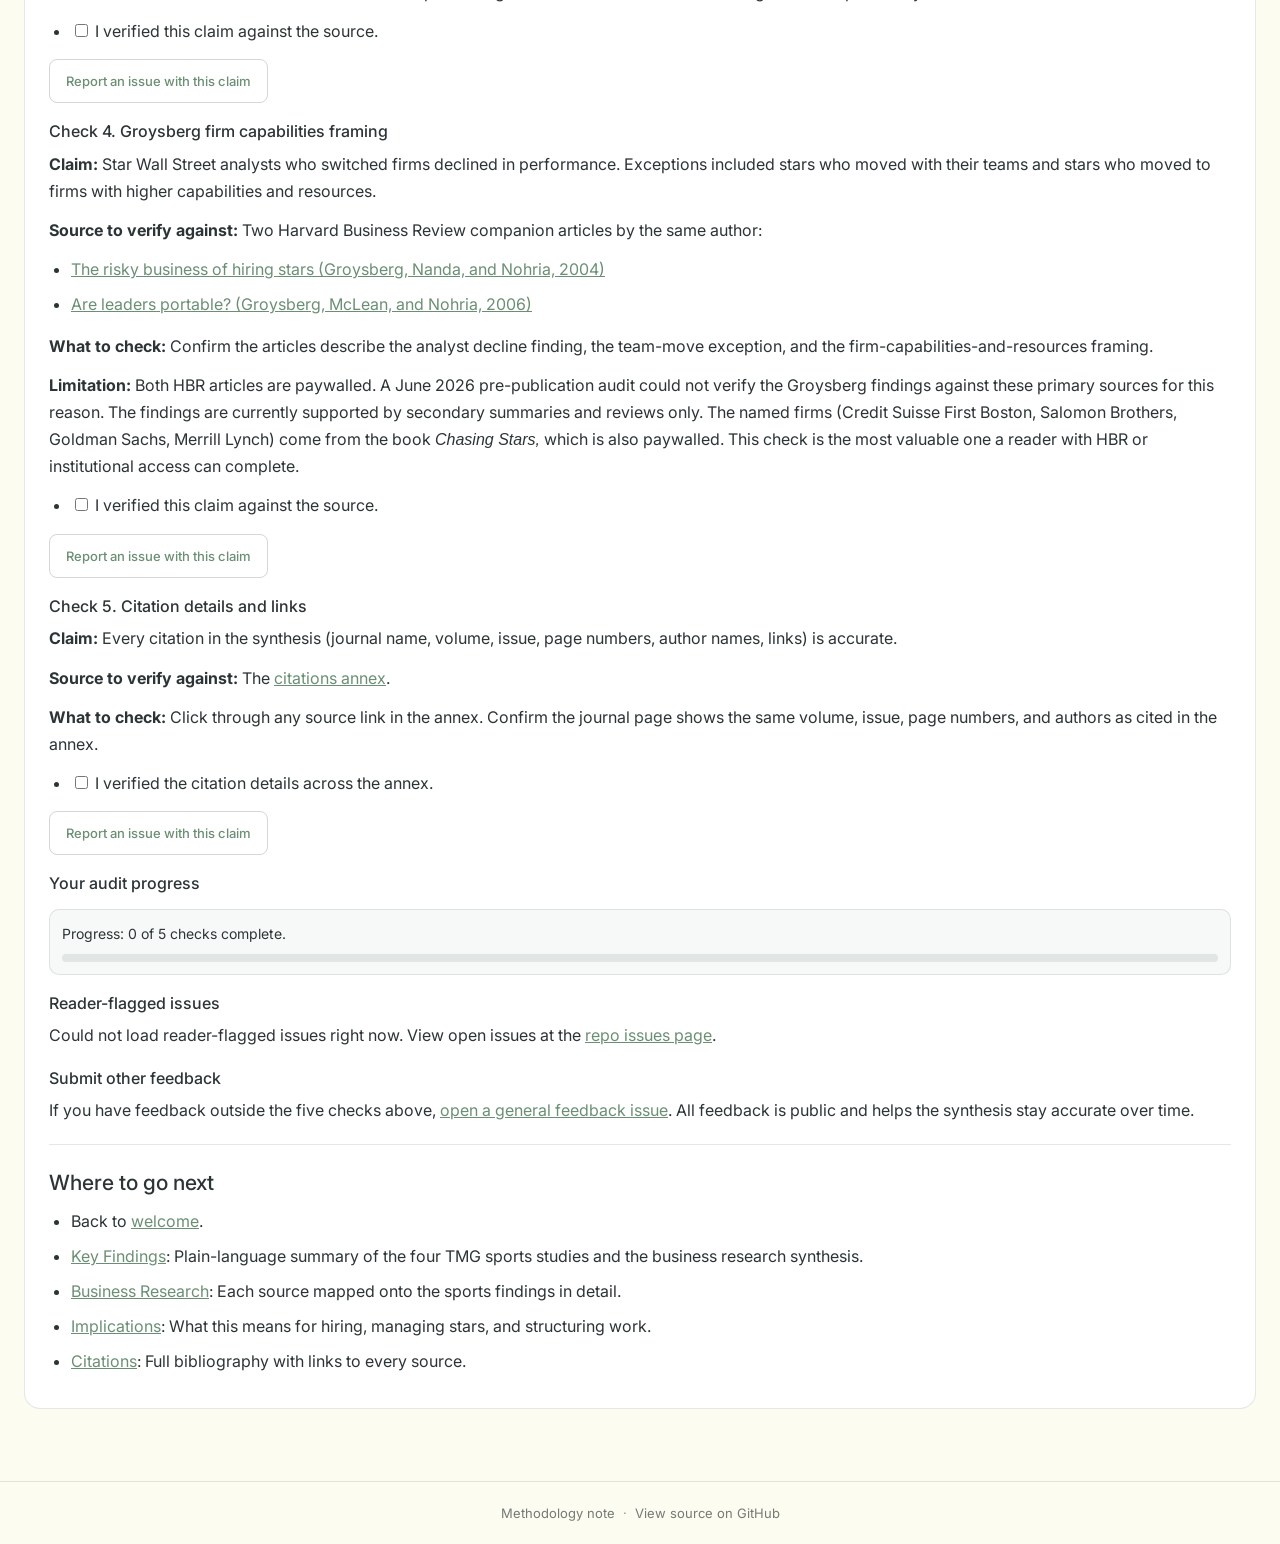
==== commit df46bd7f: "Update navigation and add Key Findings page with research summaries" ====
--- a/audit.html
+++ b/audit.html
@@ -16,10 +16,11 @@
     </a>
     <div class="tmg-page-links" aria-label="Site pages">
       <a href="./index.html">Welcome</a>
-      <a href="./business-research.html">Business research</a>
-      <a href="./audit.html">Audit</a>
+      <a href="./key-findings.html">Key Findings</a>
+      <a href="./business-research.html">Business Research</a>
       <a href="./implications.html">Implications</a>
       <a href="./citations.html">Citations</a>
+      <a href="./audit.html">Audit</a>
       <a href="https://github.com/rmallorybpc/talent-portability-research" target="_blank" rel="noopener noreferrer">GitHub</a>
     </div>
     <div class="tmg-dropdown-wrap">
@@ -204,10 +205,11 @@
 <hr>
 <h2>Where to go next</h2>
 <ul>
+<li>Back to <a href="index.html">welcome</a>.</li>
+<li><a href="key-findings.html">Key Findings</a>: Plain-language summary of the four TMG sports studies and the business research synthesis.</li>
+<li><a href="business-research.html">Business Research</a>: Each source mapped onto the sports findings in detail.</li>
 <li><a href="implications.html">Implications</a>: What this means for hiring, managing stars, and structuring work.</li>
-<li><a href="citations.html">Citations annex</a>: Full bibliography with links to every source.</li>
-<li><a href="business-research.html">Business research</a>: Each source mapped onto the sports findings in detail.</li>
-<li>Back to <a href="welcome.html">welcome</a>.</li>
+<li><a href="citations.html">Citations</a>: Full bibliography with links to every source.</li>
 </ul>
 
       </article>
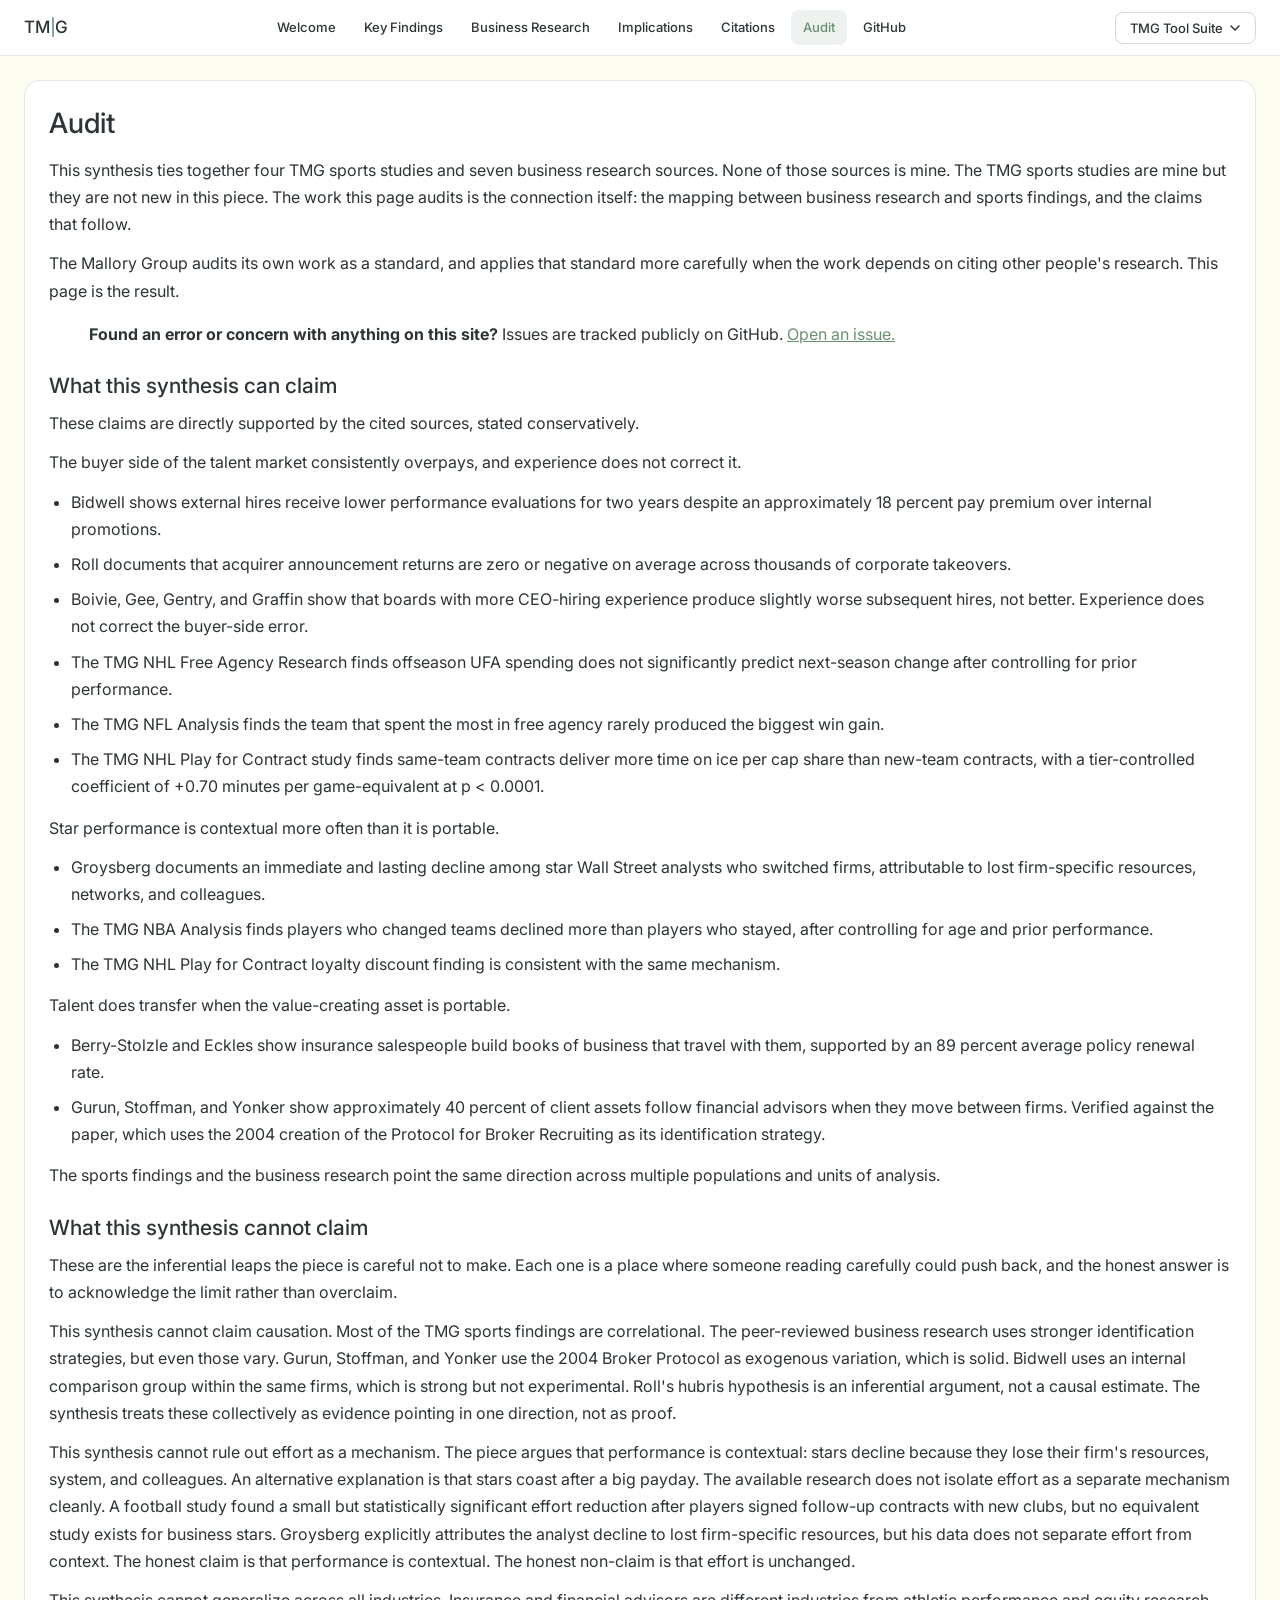
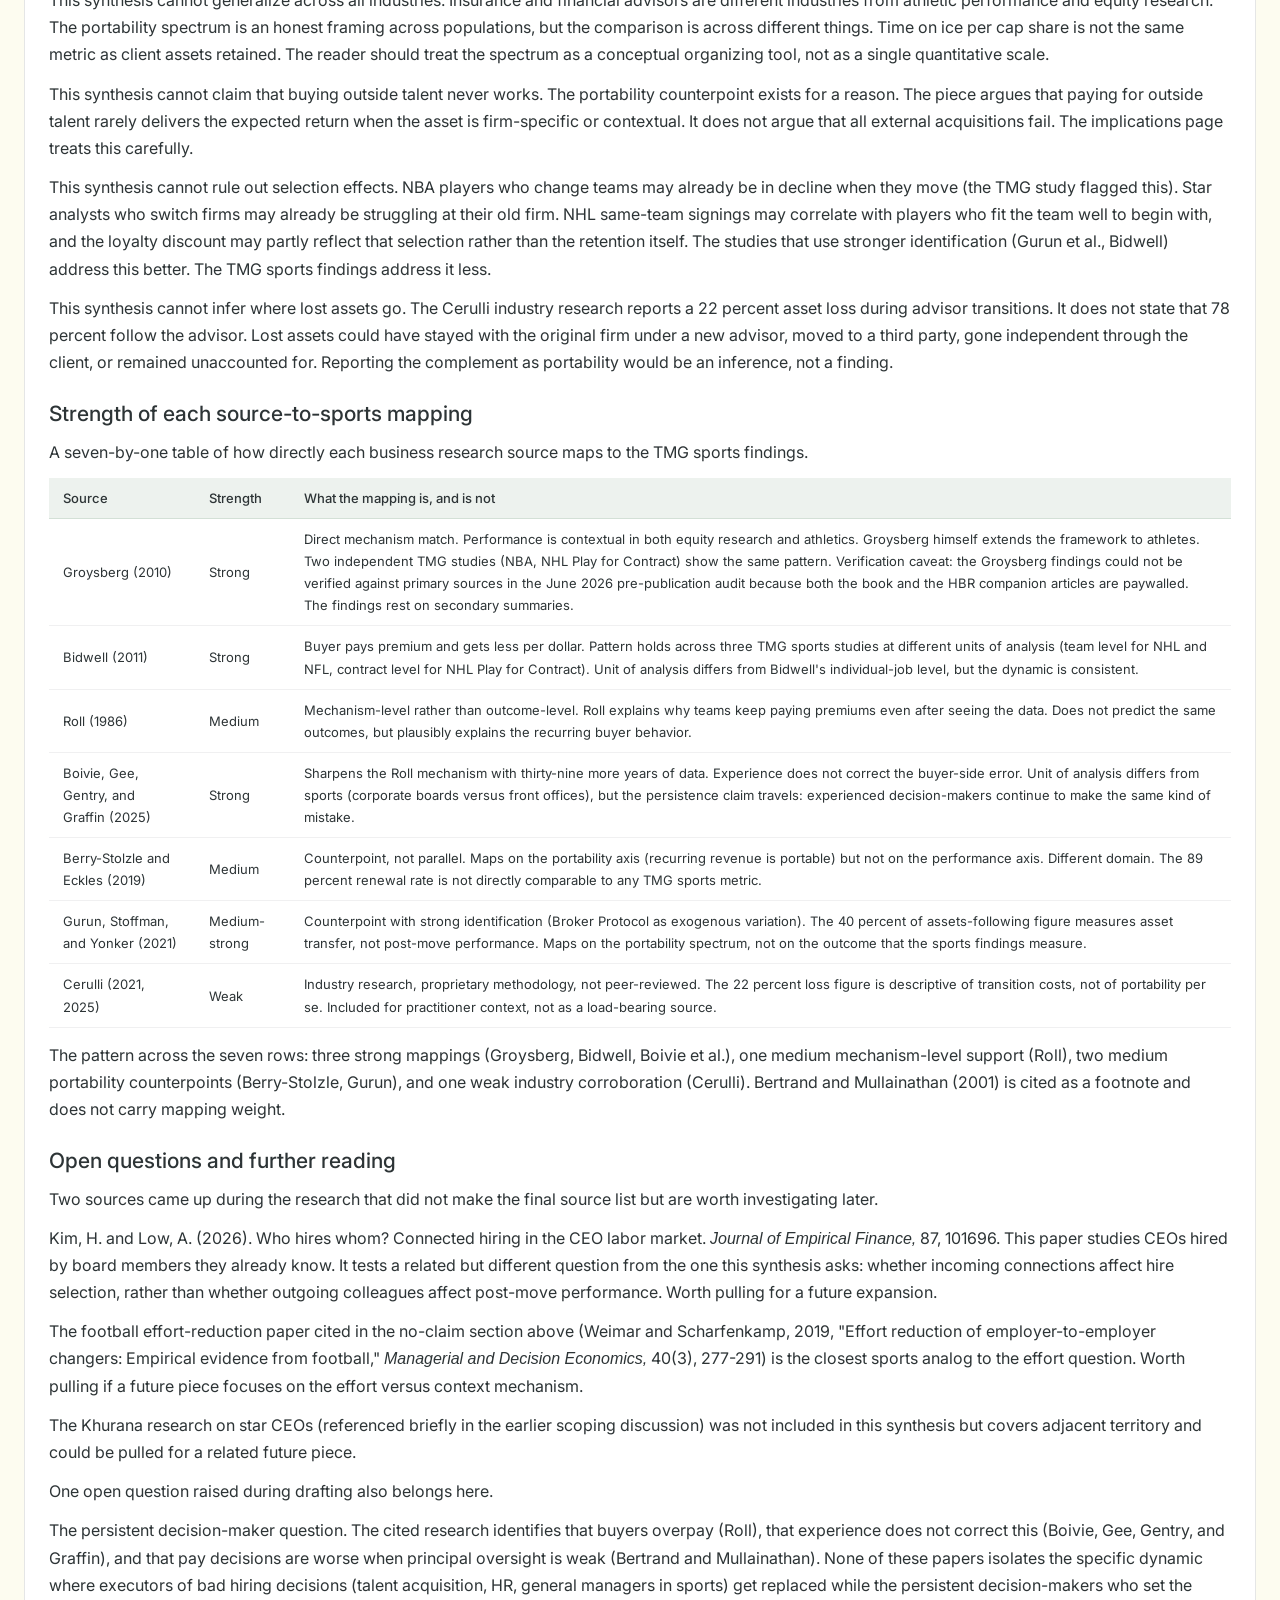
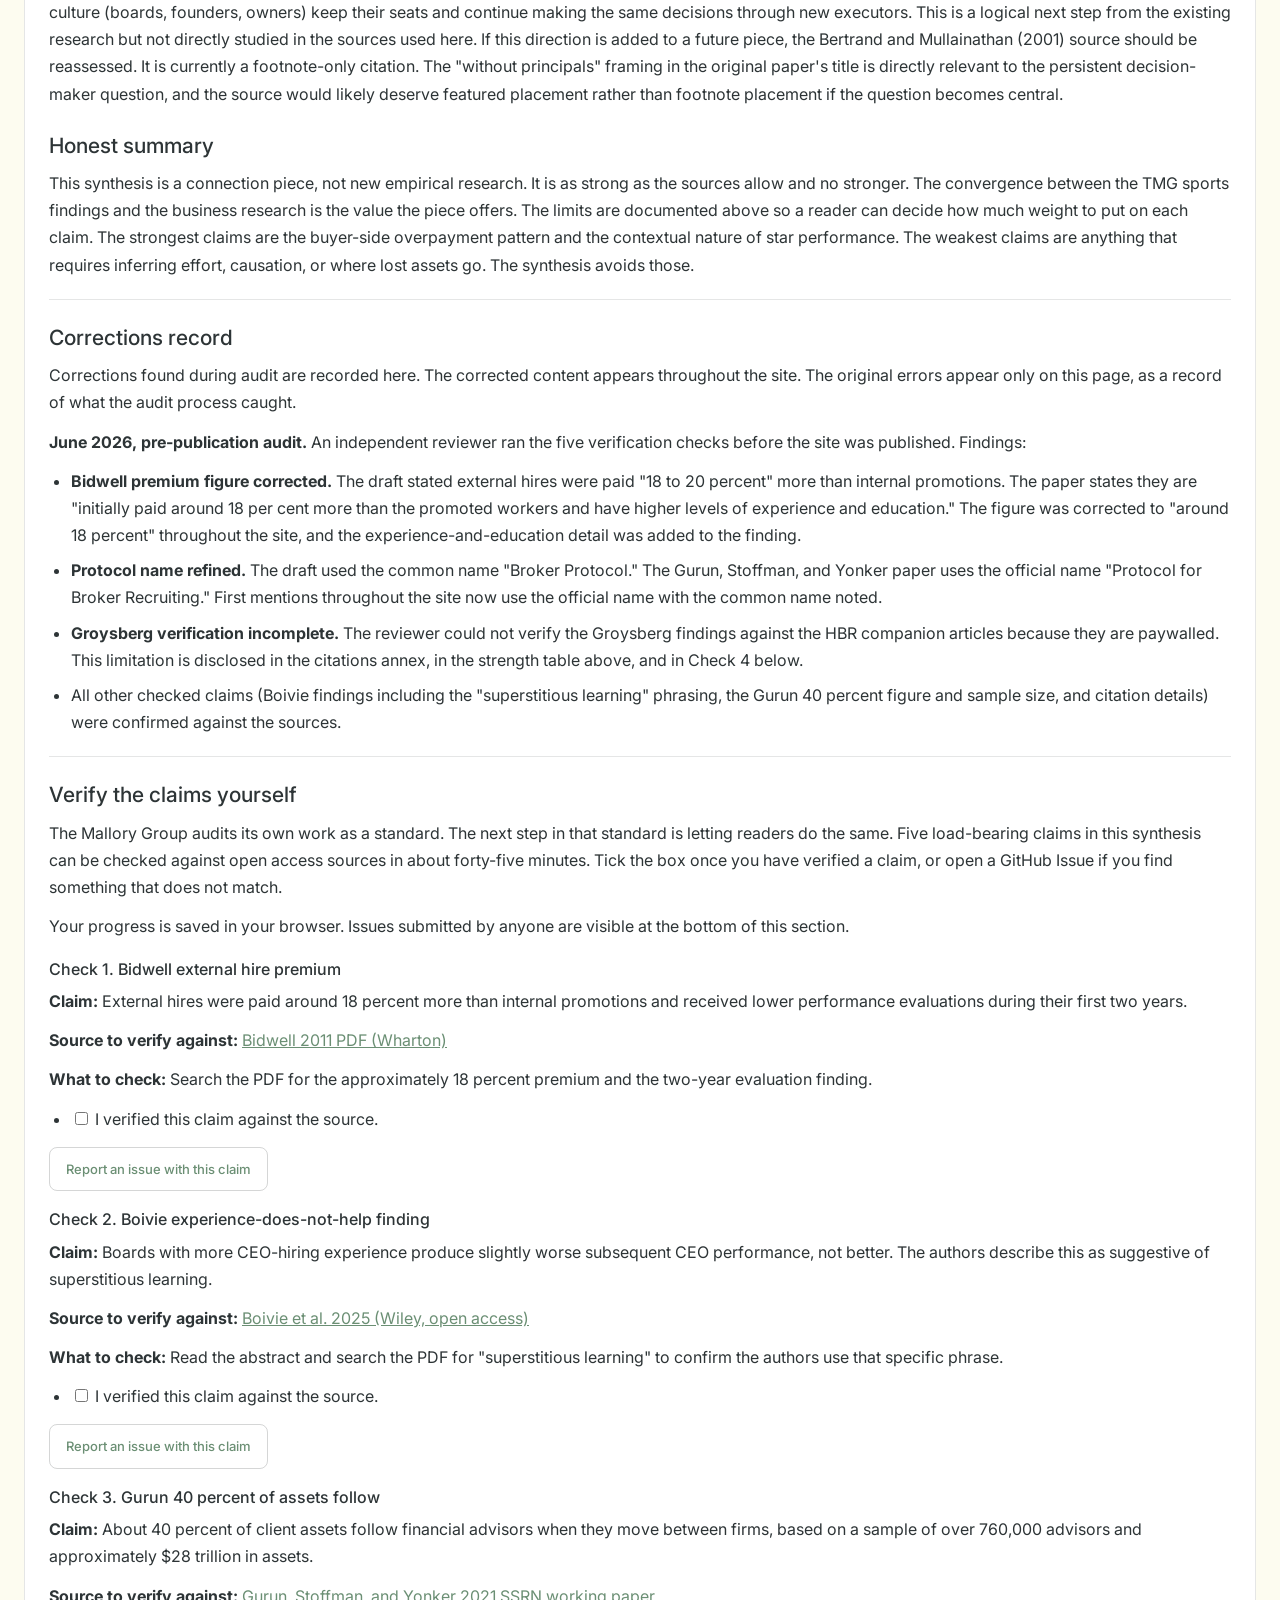
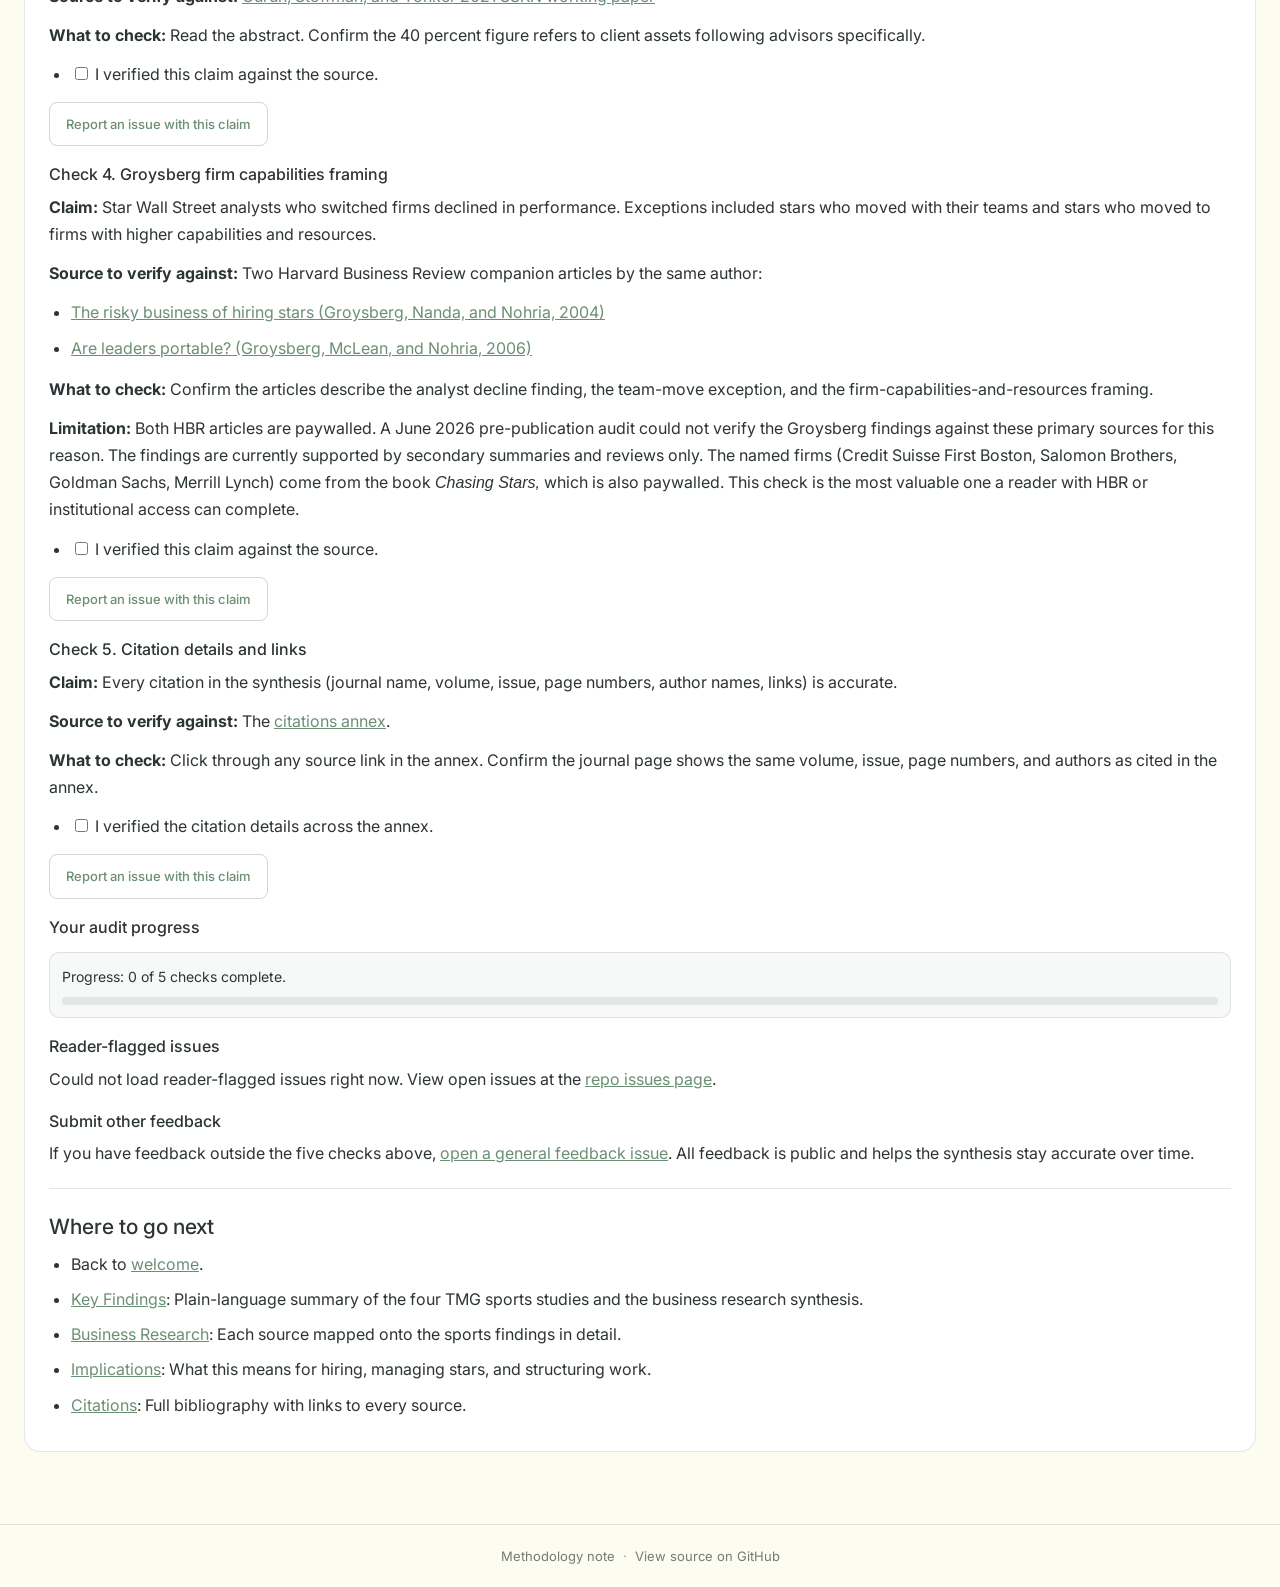
==== commit f88cc35c: "Update audit feature and improve documentation across multiple pages" ====
--- a/audit.html
+++ b/audit.html
@@ -49,6 +49,9 @@
 <h1>Audit</h1>
 <p>This synthesis ties together four TMG sports studies and seven business research sources. None of those sources is mine. The TMG sports studies are mine but they are not new in this piece. The work this page audits is the connection itself: the mapping between business research and sports findings, and the claims that follow.</p>
 <p>The Mallory Group audits its own work as a standard, and applies that standard more carefully when the work depends on citing other people&#39;s research. This page is the result.</p>
+<blockquote>
+<p><strong>Found an error or concern with anything on this site?</strong> Issues are tracked publicly on GitHub. <a href="https://github.com/rmallorybpc/talent-portability-research/issues/new?labels=feedback&amp;title=Site%20feedback">Open an issue.</a></p>
+</blockquote>
 <h2>What this synthesis can claim</h2>
 <p>These claims are directly supported by the cited sources, stated conservatively.</p>
 <p>The buyer side of the talent market consistently overpays, and experience does not correct it.</p>
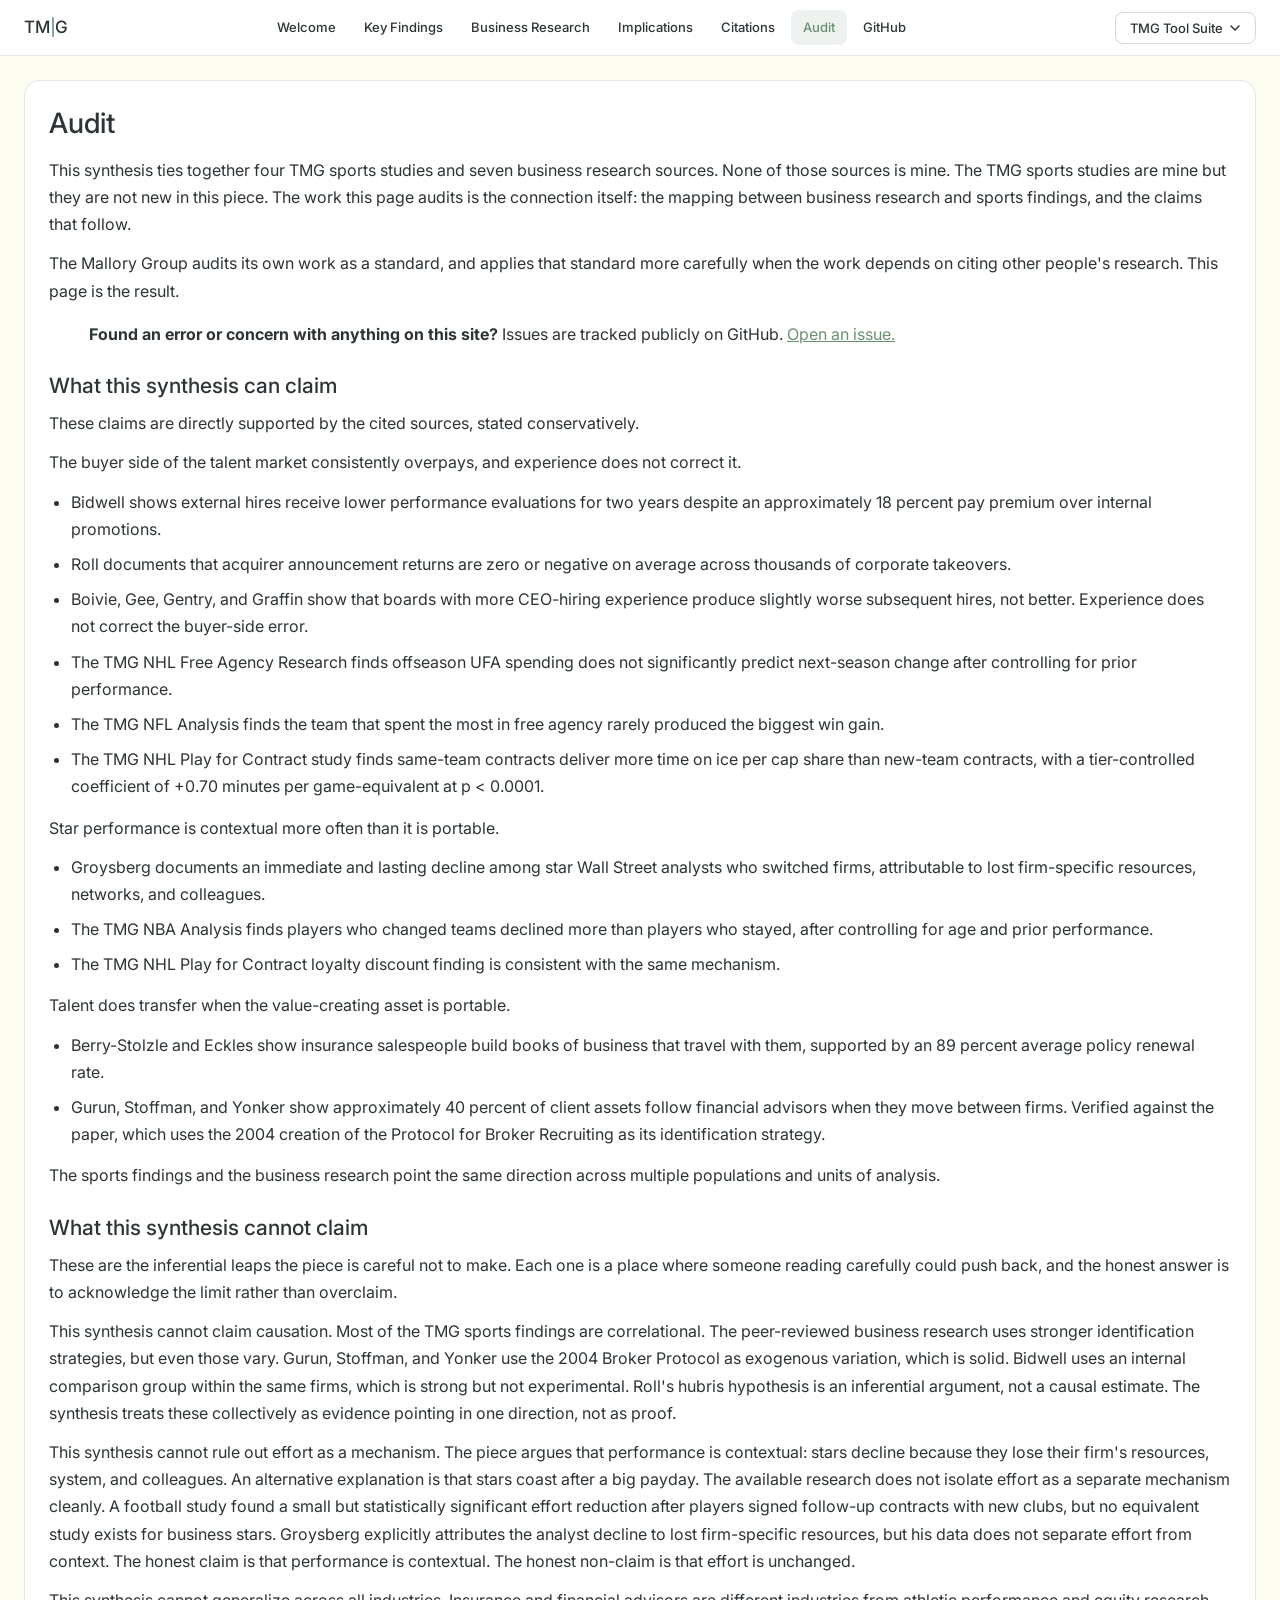
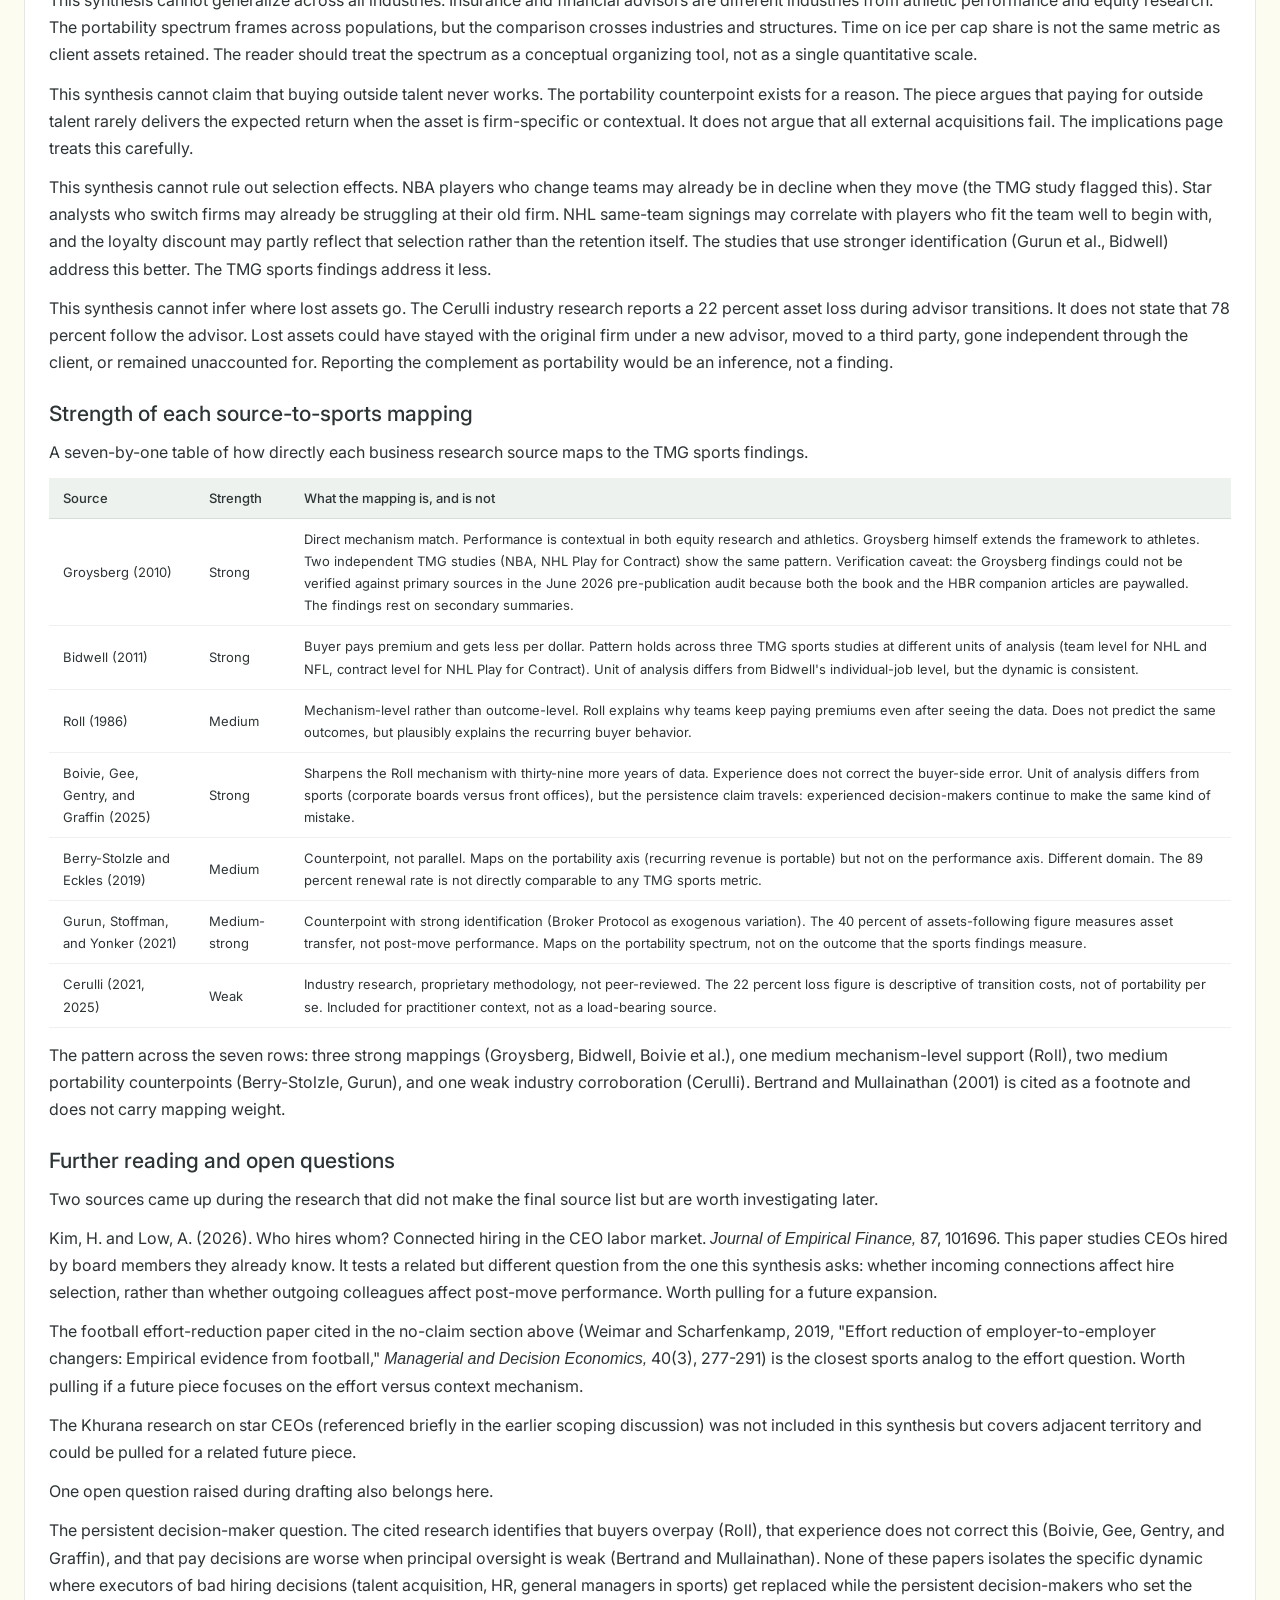
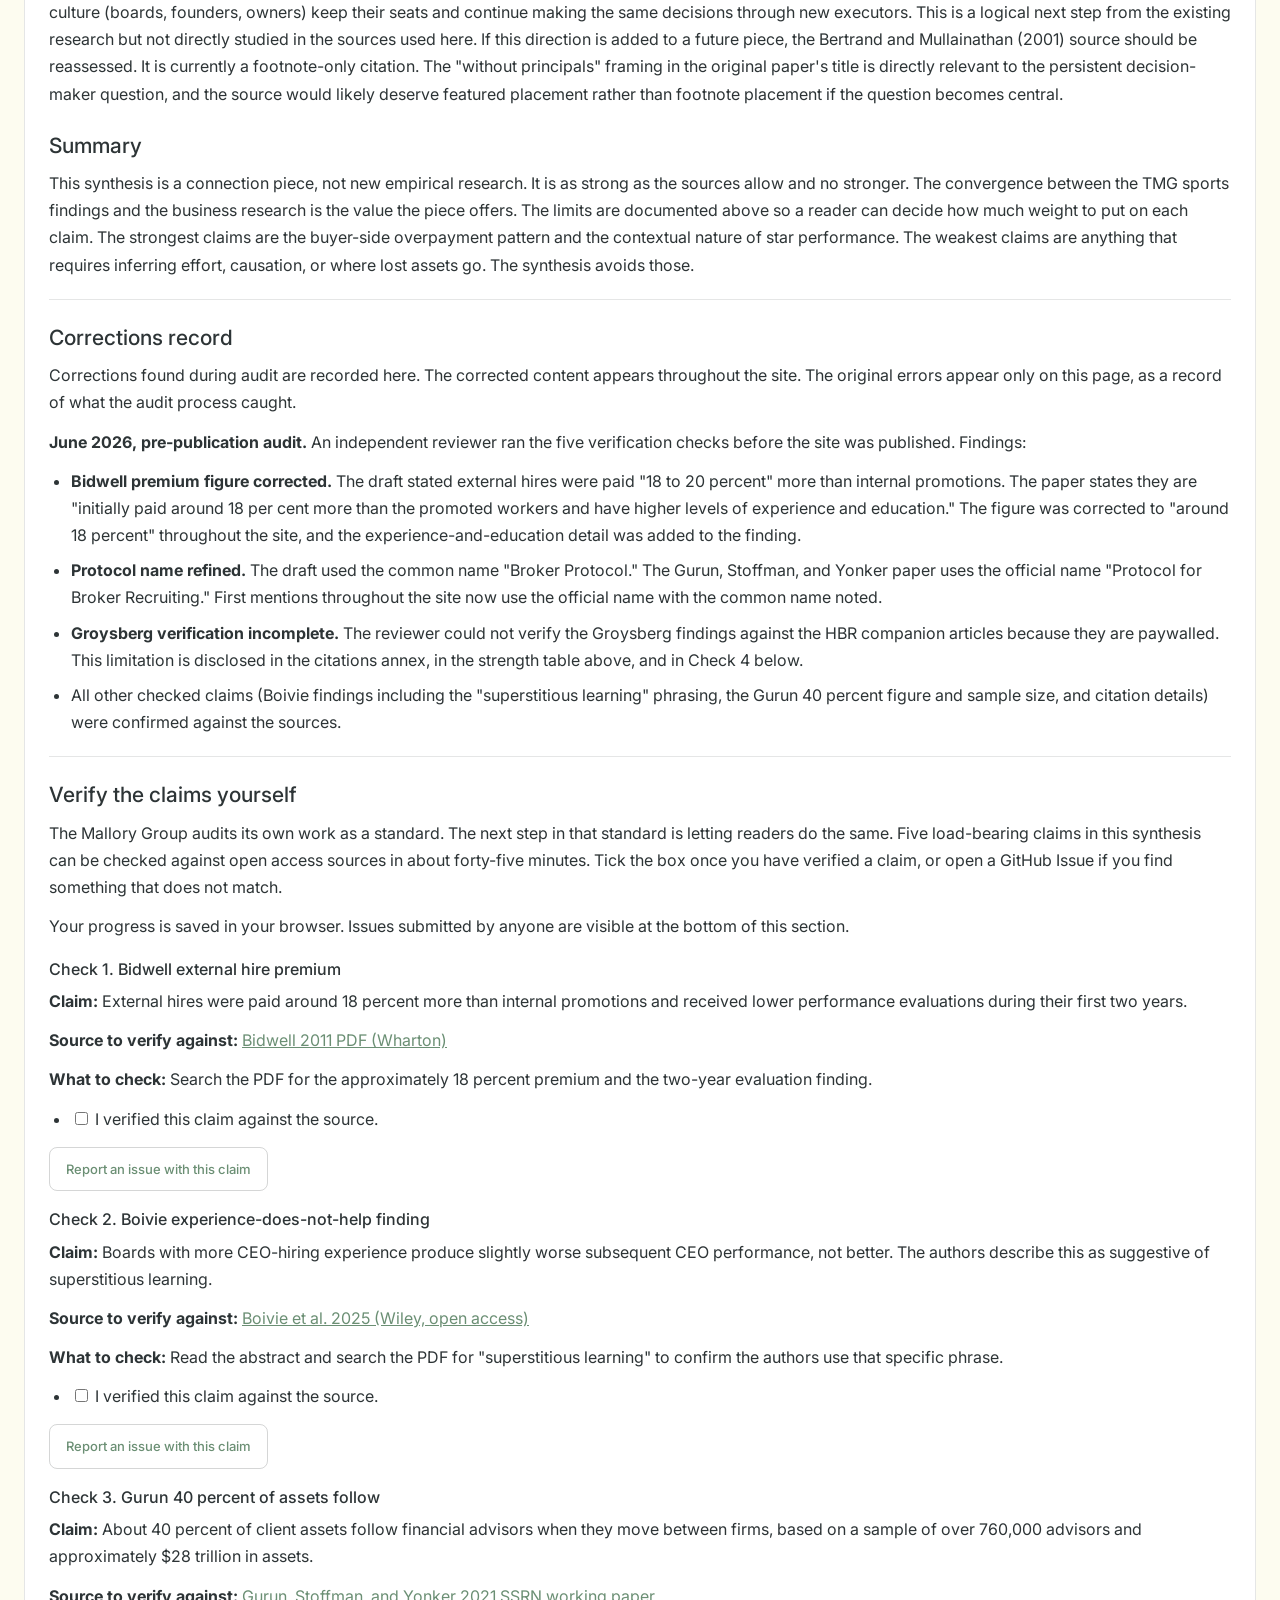
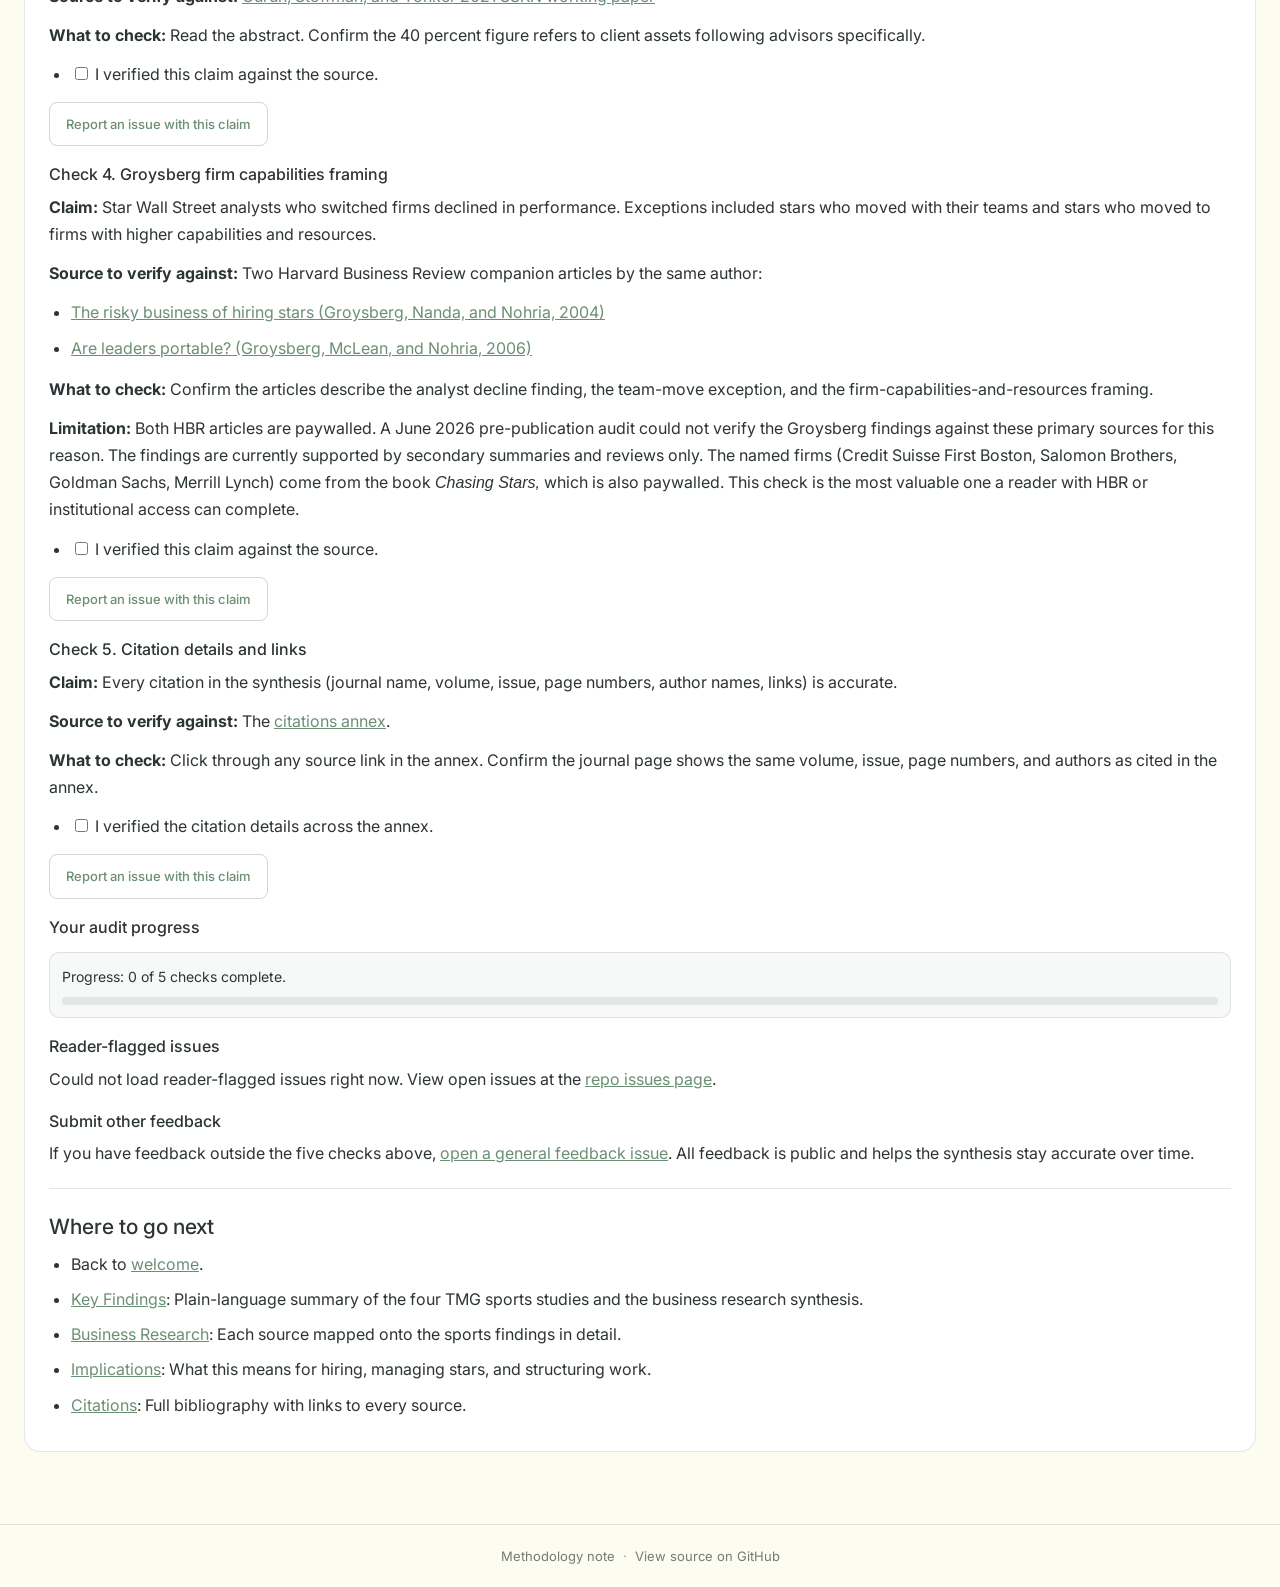
==== commit bbd11d8c: "Refine content across multiple pages for clarity and consistency" ====
--- a/audit.html
+++ b/audit.html
@@ -79,7 +79,7 @@
 <p>These are the inferential leaps the piece is careful not to make. Each one is a place where someone reading carefully could push back, and the honest answer is to acknowledge the limit rather than overclaim.</p>
 <p>This synthesis cannot claim causation. Most of the TMG sports findings are correlational. The peer-reviewed business research uses stronger identification strategies, but even those vary. Gurun, Stoffman, and Yonker use the 2004 Broker Protocol as exogenous variation, which is solid. Bidwell uses an internal comparison group within the same firms, which is strong but not experimental. Roll&#39;s hubris hypothesis is an inferential argument, not a causal estimate. The synthesis treats these collectively as evidence pointing in one direction, not as proof.</p>
 <p>This synthesis cannot rule out effort as a mechanism. The piece argues that performance is contextual: stars decline because they lose their firm&#39;s resources, system, and colleagues. An alternative explanation is that stars coast after a big payday. The available research does not isolate effort as a separate mechanism cleanly. A football study found a small but statistically significant effort reduction after players signed follow-up contracts with new clubs, but no equivalent study exists for business stars. Groysberg explicitly attributes the analyst decline to lost firm-specific resources, but his data does not separate effort from context. The honest claim is that performance is contextual. The honest non-claim is that effort is unchanged.</p>
-<p>This synthesis cannot generalize across all industries. Insurance and financial advisors are different industries from athletic performance and equity research. The portability spectrum is an honest framing across populations, but the comparison is across different things. Time on ice per cap share is not the same metric as client assets retained. The reader should treat the spectrum as a conceptual organizing tool, not as a single quantitative scale.</p>
+<p>This synthesis cannot generalize across all industries. Insurance and financial advisors are different industries from athletic performance and equity research. The portability spectrum frames across populations, but the comparison crosses industries and structures. Time on ice per cap share is not the same metric as client assets retained. The reader should treat the spectrum as a conceptual organizing tool, not as a single quantitative scale.</p>
 <p>This synthesis cannot claim that buying outside talent never works. The portability counterpoint exists for a reason. The piece argues that paying for outside talent rarely delivers the expected return when the asset is firm-specific or contextual. It does not argue that all external acquisitions fail. The implications page treats this carefully.</p>
 <p>This synthesis cannot rule out selection effects. NBA players who change teams may already be in decline when they move (the TMG study flagged this). Star analysts who switch firms may already be struggling at their old firm. NHL same-team signings may correlate with players who fit the team well to begin with, and the loyalty discount may partly reflect that selection rather than the retention itself. The studies that use stronger identification (Gurun et al., Bidwell) address this better. The TMG sports findings address it less.</p>
 <p>This synthesis cannot infer where lost assets go. The Cerulli industry research reports a 22 percent asset loss during advisor transitions. It does not state that 78 percent follow the advisor. Lost assets could have stayed with the original firm under a new advisor, moved to a third party, gone independent through the client, or remained unaccounted for. Reporting the complement as portability would be an inference, not a finding.</p>
@@ -130,14 +130,14 @@
 </tr>
 </tbody></table>
 <p>The pattern across the seven rows: three strong mappings (Groysberg, Bidwell, Boivie et al.), one medium mechanism-level support (Roll), two medium portability counterpoints (Berry-Stolzle, Gurun), and one weak industry corroboration (Cerulli). Bertrand and Mullainathan (2001) is cited as a footnote and does not carry mapping weight.</p>
-<h2>Open questions and further reading</h2>
+<h2>Further reading and open questions</h2>
 <p>Two sources came up during the research that did not make the final source list but are worth investigating later.</p>
 <p>Kim, H. and Low, A. (2026). Who hires whom? Connected hiring in the CEO labor market. <em>Journal of Empirical Finance,</em> 87, 101696. This paper studies CEOs hired by board members they already know. It tests a related but different question from the one this synthesis asks: whether incoming connections affect hire selection, rather than whether outgoing colleagues affect post-move performance. Worth pulling for a future expansion.</p>
 <p>The football effort-reduction paper cited in the no-claim section above (Weimar and Scharfenkamp, 2019, &quot;Effort reduction of employer-to-employer changers: Empirical evidence from football,&quot; <em>Managerial and Decision Economics,</em> 40(3), 277-291) is the closest sports analog to the effort question. Worth pulling if a future piece focuses on the effort versus context mechanism.</p>
 <p>The Khurana research on star CEOs (referenced briefly in the earlier scoping discussion) was not included in this synthesis but covers adjacent territory and could be pulled for a related future piece.</p>
 <p>One open question raised during drafting also belongs here.</p>
 <p>The persistent decision-maker question. The cited research identifies that buyers overpay (Roll), that experience does not correct this (Boivie, Gee, Gentry, and Graffin), and that pay decisions are worse when principal oversight is weak (Bertrand and Mullainathan). None of these papers isolates the specific dynamic where executors of bad hiring decisions (talent acquisition, HR, general managers in sports) get replaced while the persistent decision-makers who set the culture (boards, founders, owners) keep their seats and continue making the same decisions through new executors. This is a logical next step from the existing research but not directly studied in the sources used here. If this direction is added to a future piece, the Bertrand and Mullainathan (2001) source should be reassessed. It is currently a footnote-only citation. The &quot;without principals&quot; framing in the original paper&#39;s title is directly relevant to the persistent decision-maker question, and the source would likely deserve featured placement rather than footnote placement if the question becomes central.</p>
-<h2>Honest summary</h2>
+<h2>Summary</h2>
 <p>This synthesis is a connection piece, not new empirical research. It is as strong as the sources allow and no stronger. The convergence between the TMG sports findings and the business research is the value the piece offers. The limits are documented above so a reader can decide how much weight to put on each claim. The strongest claims are the buyer-side overpayment pattern and the contextual nature of star performance. The weakest claims are anything that requires inferring effort, causation, or where lost assets go. The synthesis avoids those.</p>
 <hr>
 <h2>Corrections record</h2>
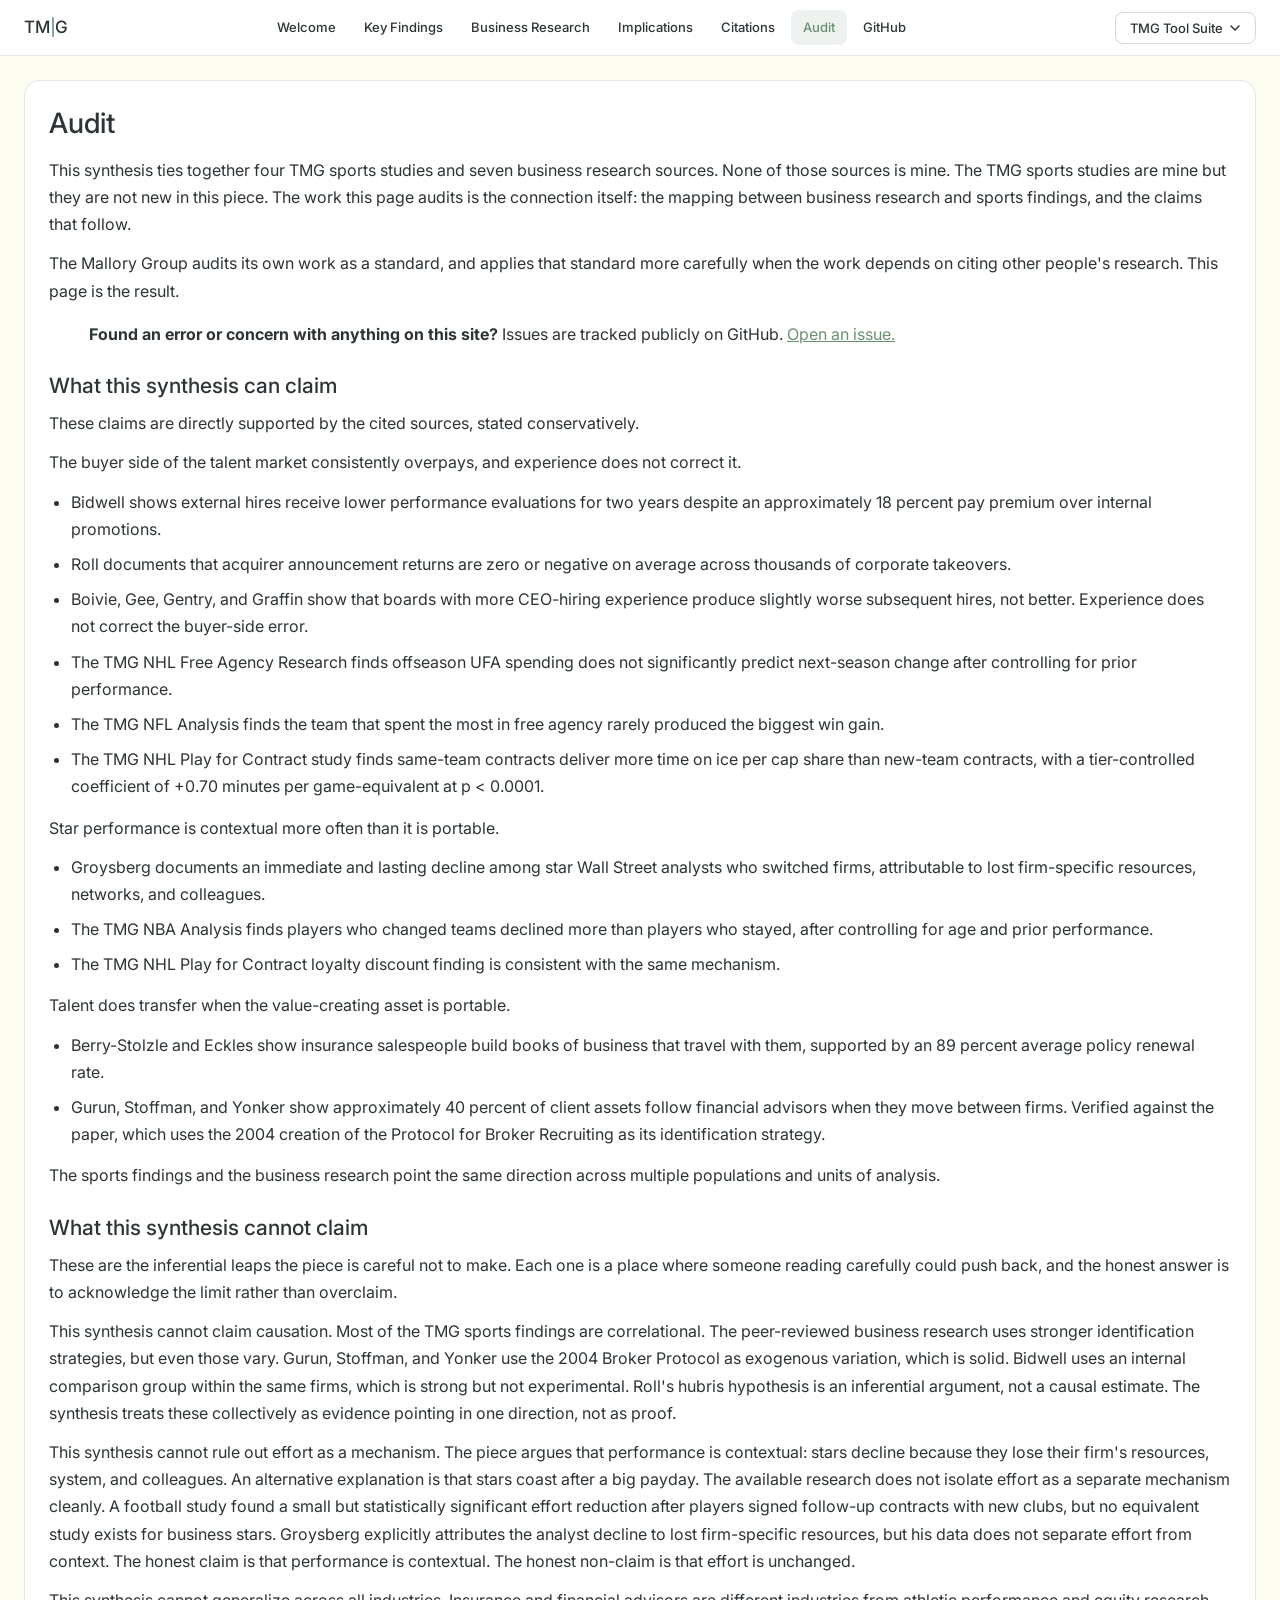
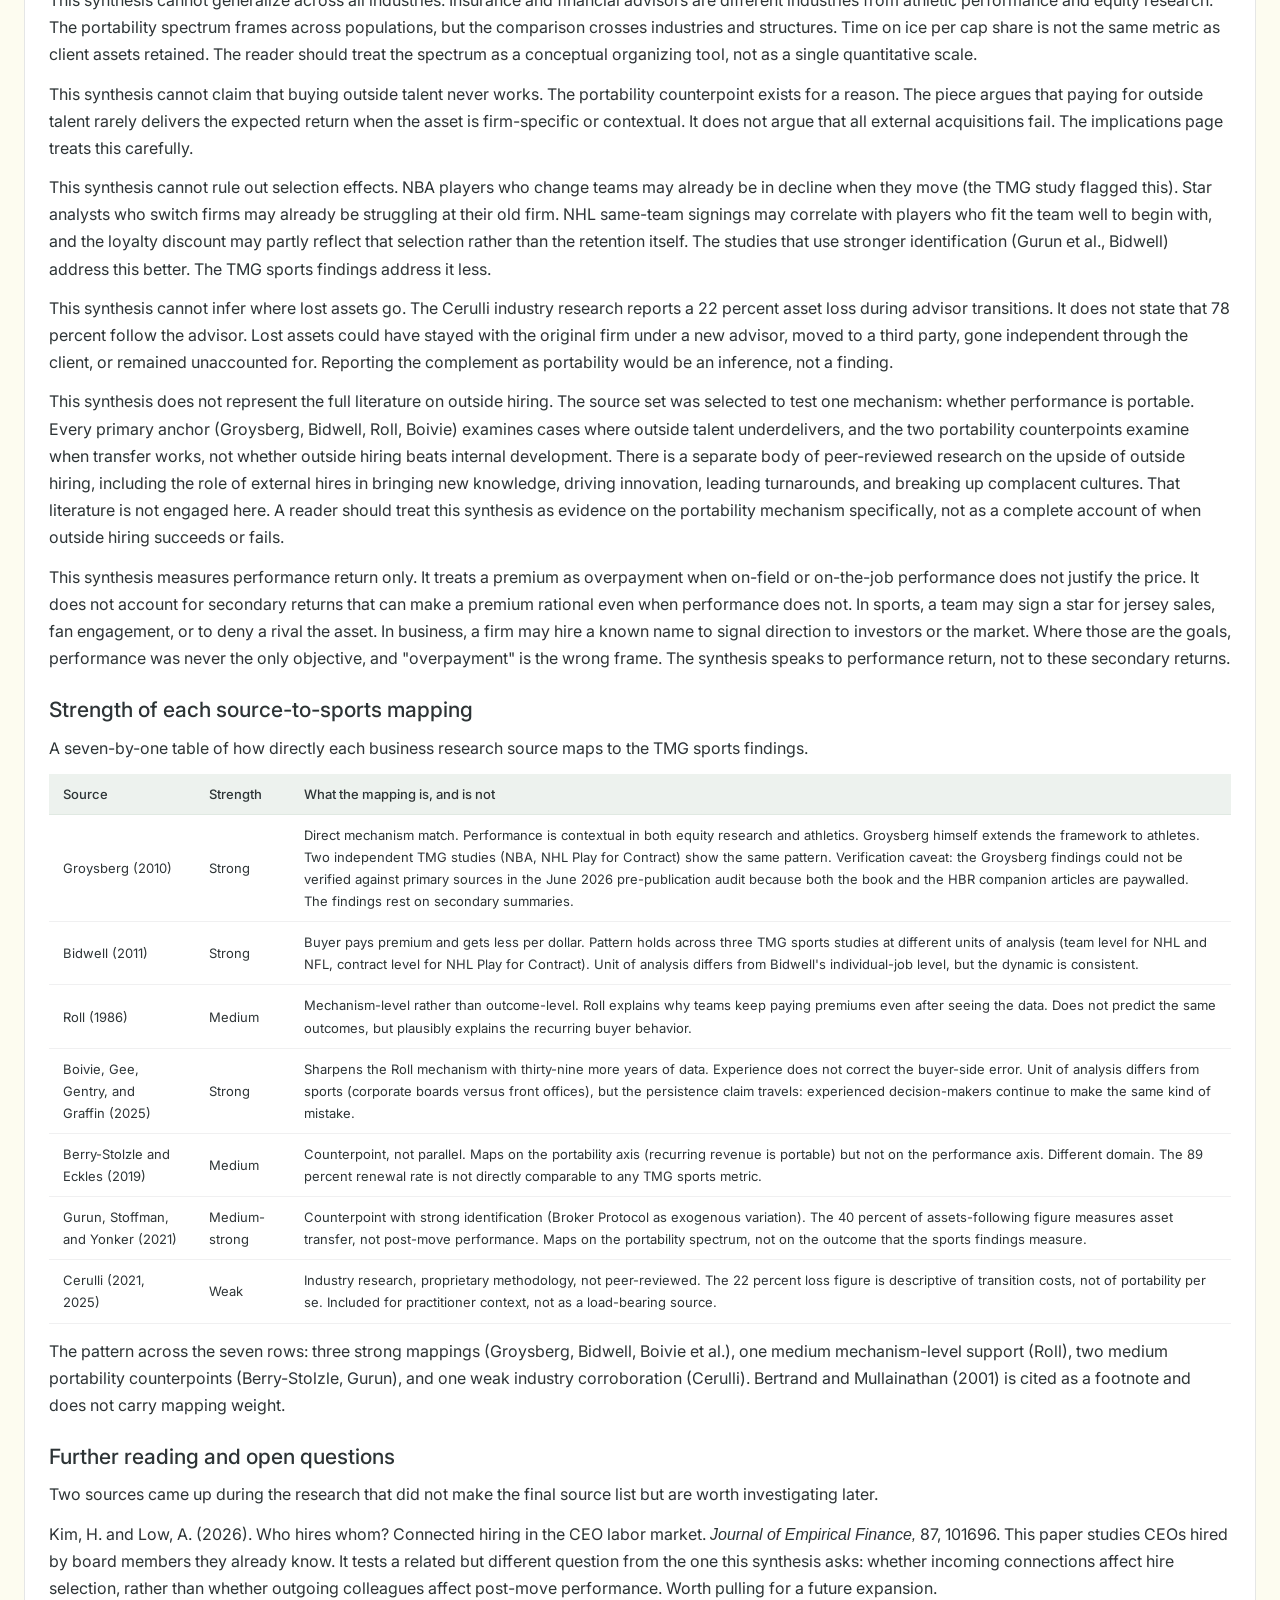
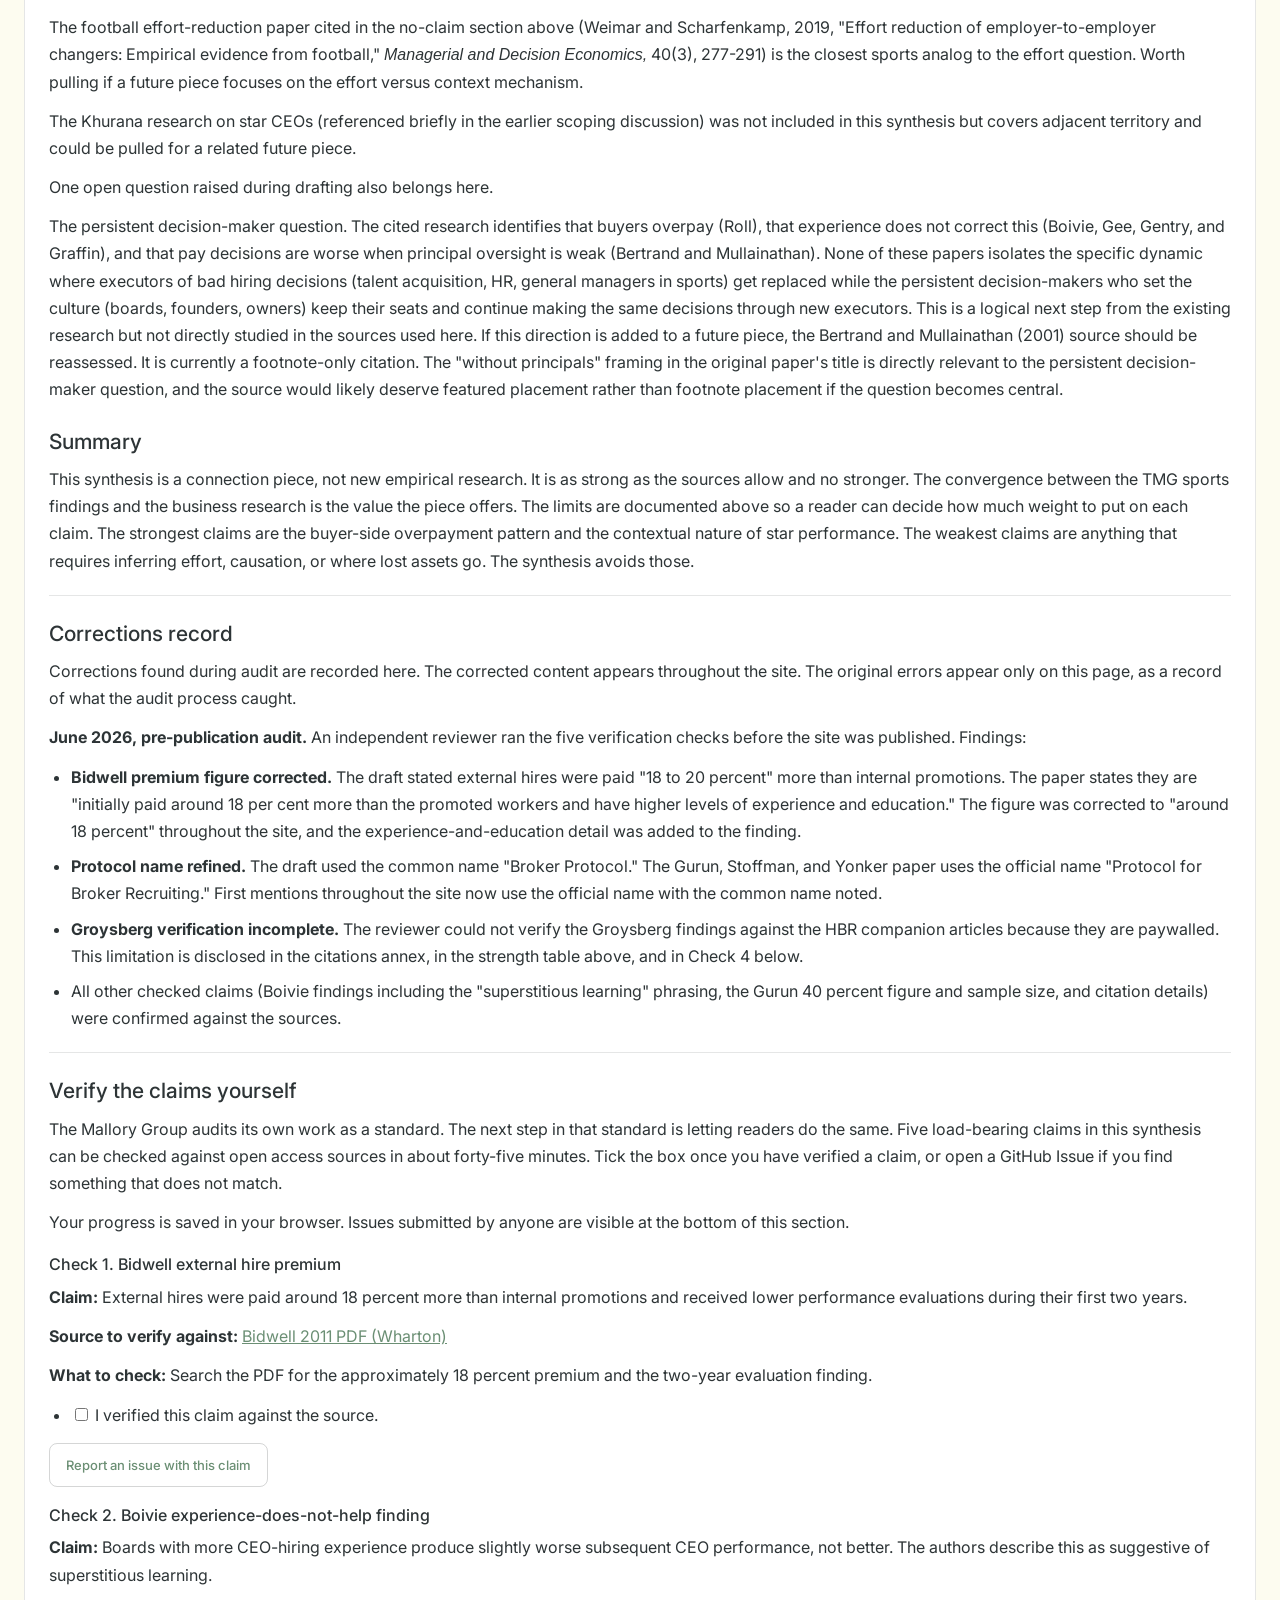
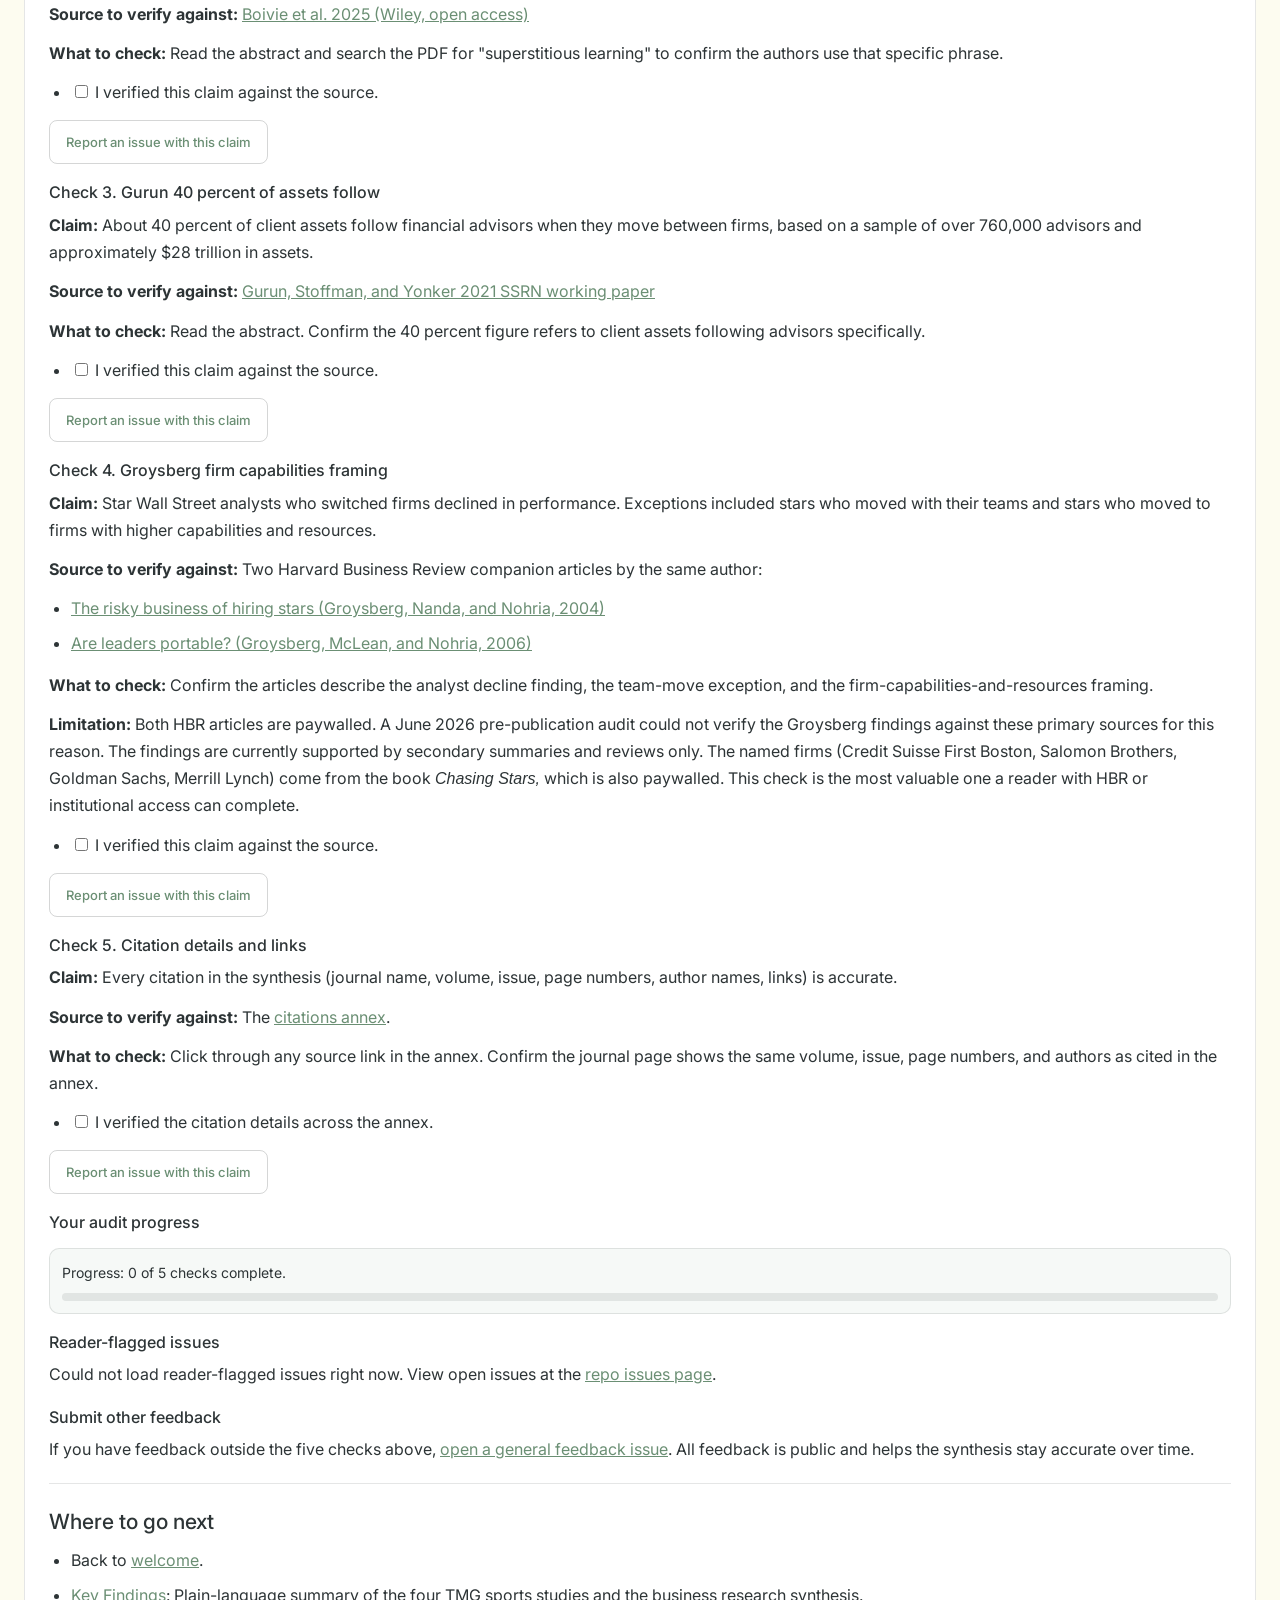
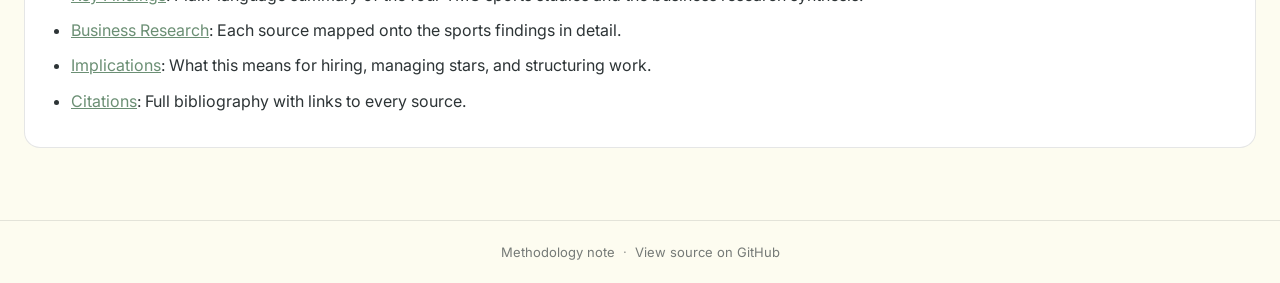
==== commit 9d1e2c83: "Update audit.html audit page updates" ====
--- a/audit.html
+++ b/audit.html
@@ -83,6 +83,8 @@
 <p>This synthesis cannot claim that buying outside talent never works. The portability counterpoint exists for a reason. The piece argues that paying for outside talent rarely delivers the expected return when the asset is firm-specific or contextual. It does not argue that all external acquisitions fail. The implications page treats this carefully.</p>
 <p>This synthesis cannot rule out selection effects. NBA players who change teams may already be in decline when they move (the TMG study flagged this). Star analysts who switch firms may already be struggling at their old firm. NHL same-team signings may correlate with players who fit the team well to begin with, and the loyalty discount may partly reflect that selection rather than the retention itself. The studies that use stronger identification (Gurun et al., Bidwell) address this better. The TMG sports findings address it less.</p>
 <p>This synthesis cannot infer where lost assets go. The Cerulli industry research reports a 22 percent asset loss during advisor transitions. It does not state that 78 percent follow the advisor. Lost assets could have stayed with the original firm under a new advisor, moved to a third party, gone independent through the client, or remained unaccounted for. Reporting the complement as portability would be an inference, not a finding.</p>
+<p>This synthesis does not represent the full literature on outside hiring. The source set was selected to test one mechanism: whether performance is portable. Every primary anchor (Groysberg, Bidwell, Roll, Boivie) examines cases where outside talent underdelivers, and the two portability counterpoints examine when transfer works, not whether outside hiring beats internal development. There is a separate body of peer-reviewed research on the upside of outside hiring, including the role of external hires in bringing new knowledge, driving innovation, leading turnarounds, and breaking up complacent cultures. That literature is not engaged here. A reader should treat this synthesis as evidence on the portability mechanism specifically, not as a complete account of when outside hiring succeeds or fails.</p>
+<p>This synthesis measures performance return only. It treats a premium as overpayment when on-field or on-the-job performance does not justify the price. It does not account for secondary returns that can make a premium rational even when performance does not. In sports, a team may sign a star for jersey sales, fan engagement, or to deny a rival the asset. In business, a firm may hire a known name to signal direction to investors or the market. Where those are the goals, performance was never the only objective, and "overpayment" is the wrong frame. The synthesis speaks to performance return, not to these secondary returns.</p>
 <h2>Strength of each source-to-sports mapping</h2>
 <p>A seven-by-one table of how directly each business research source maps to the TMG sports findings.</p>
 <table>
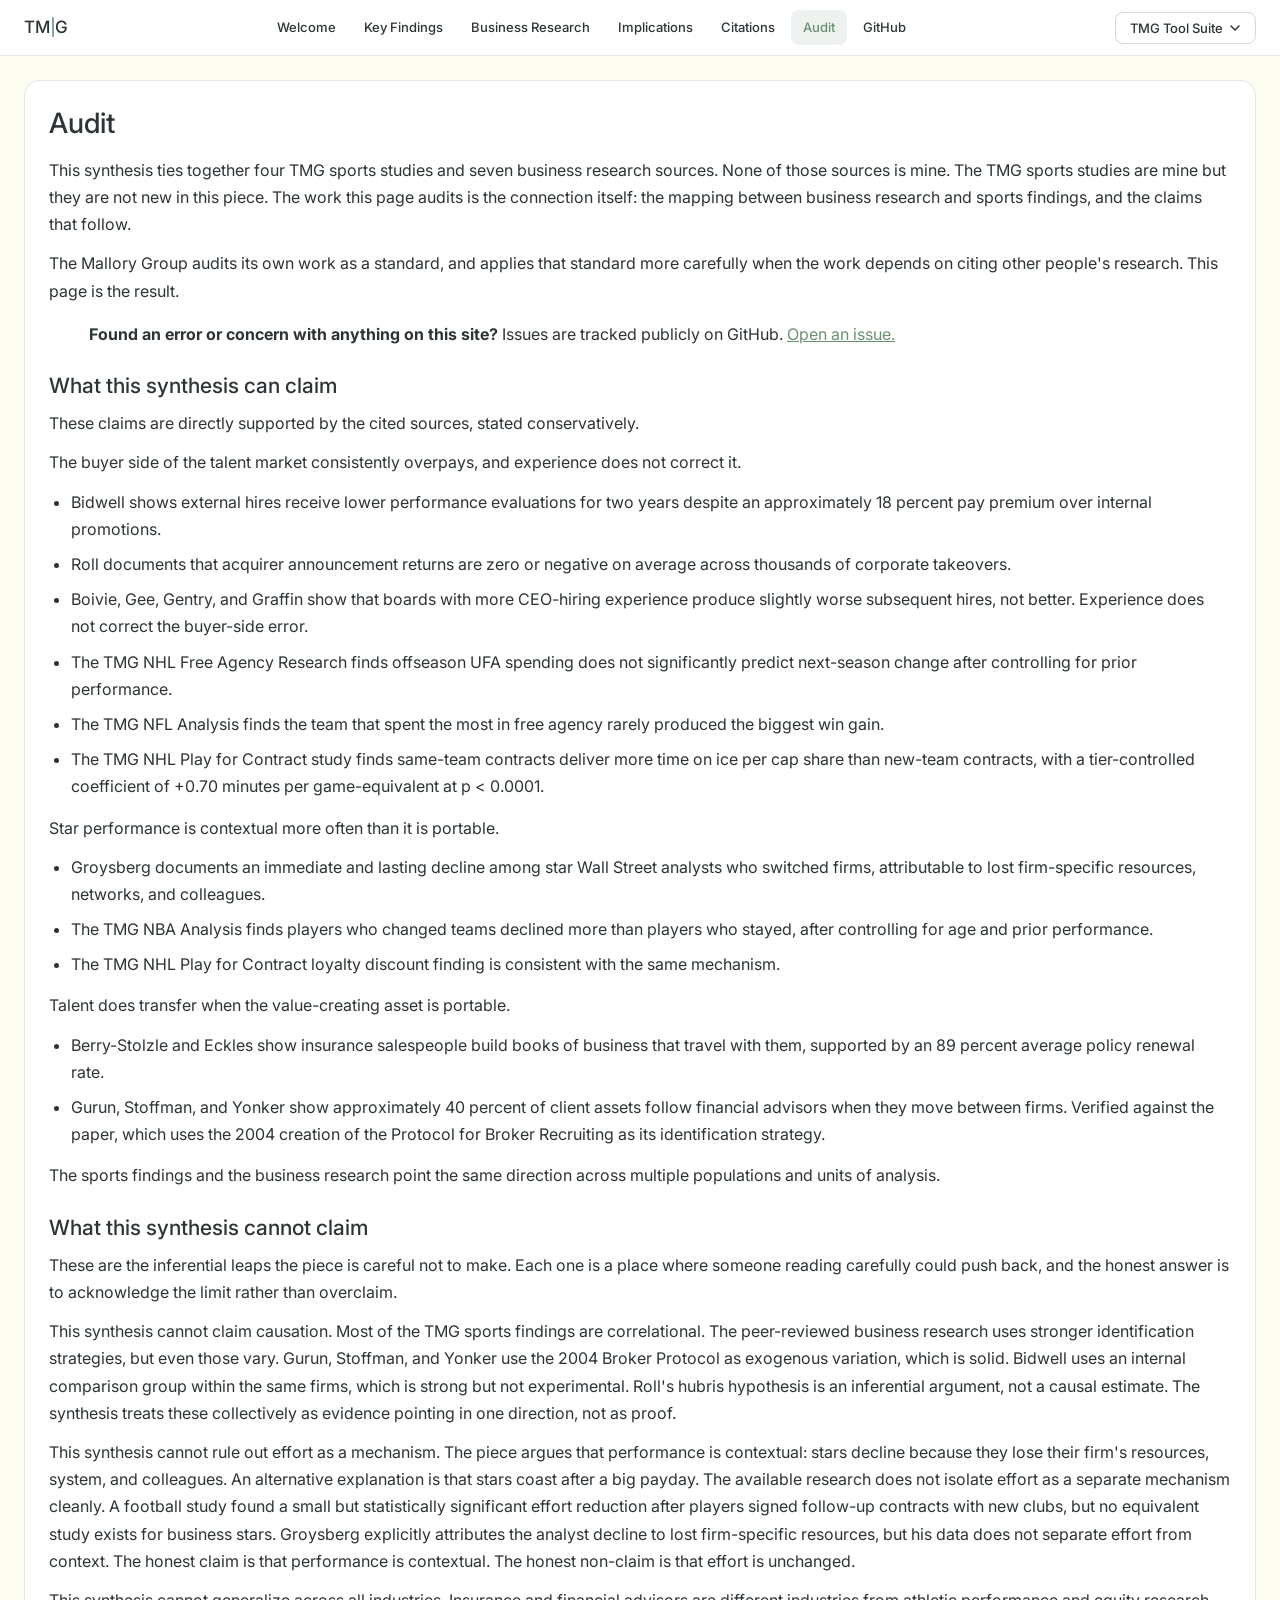
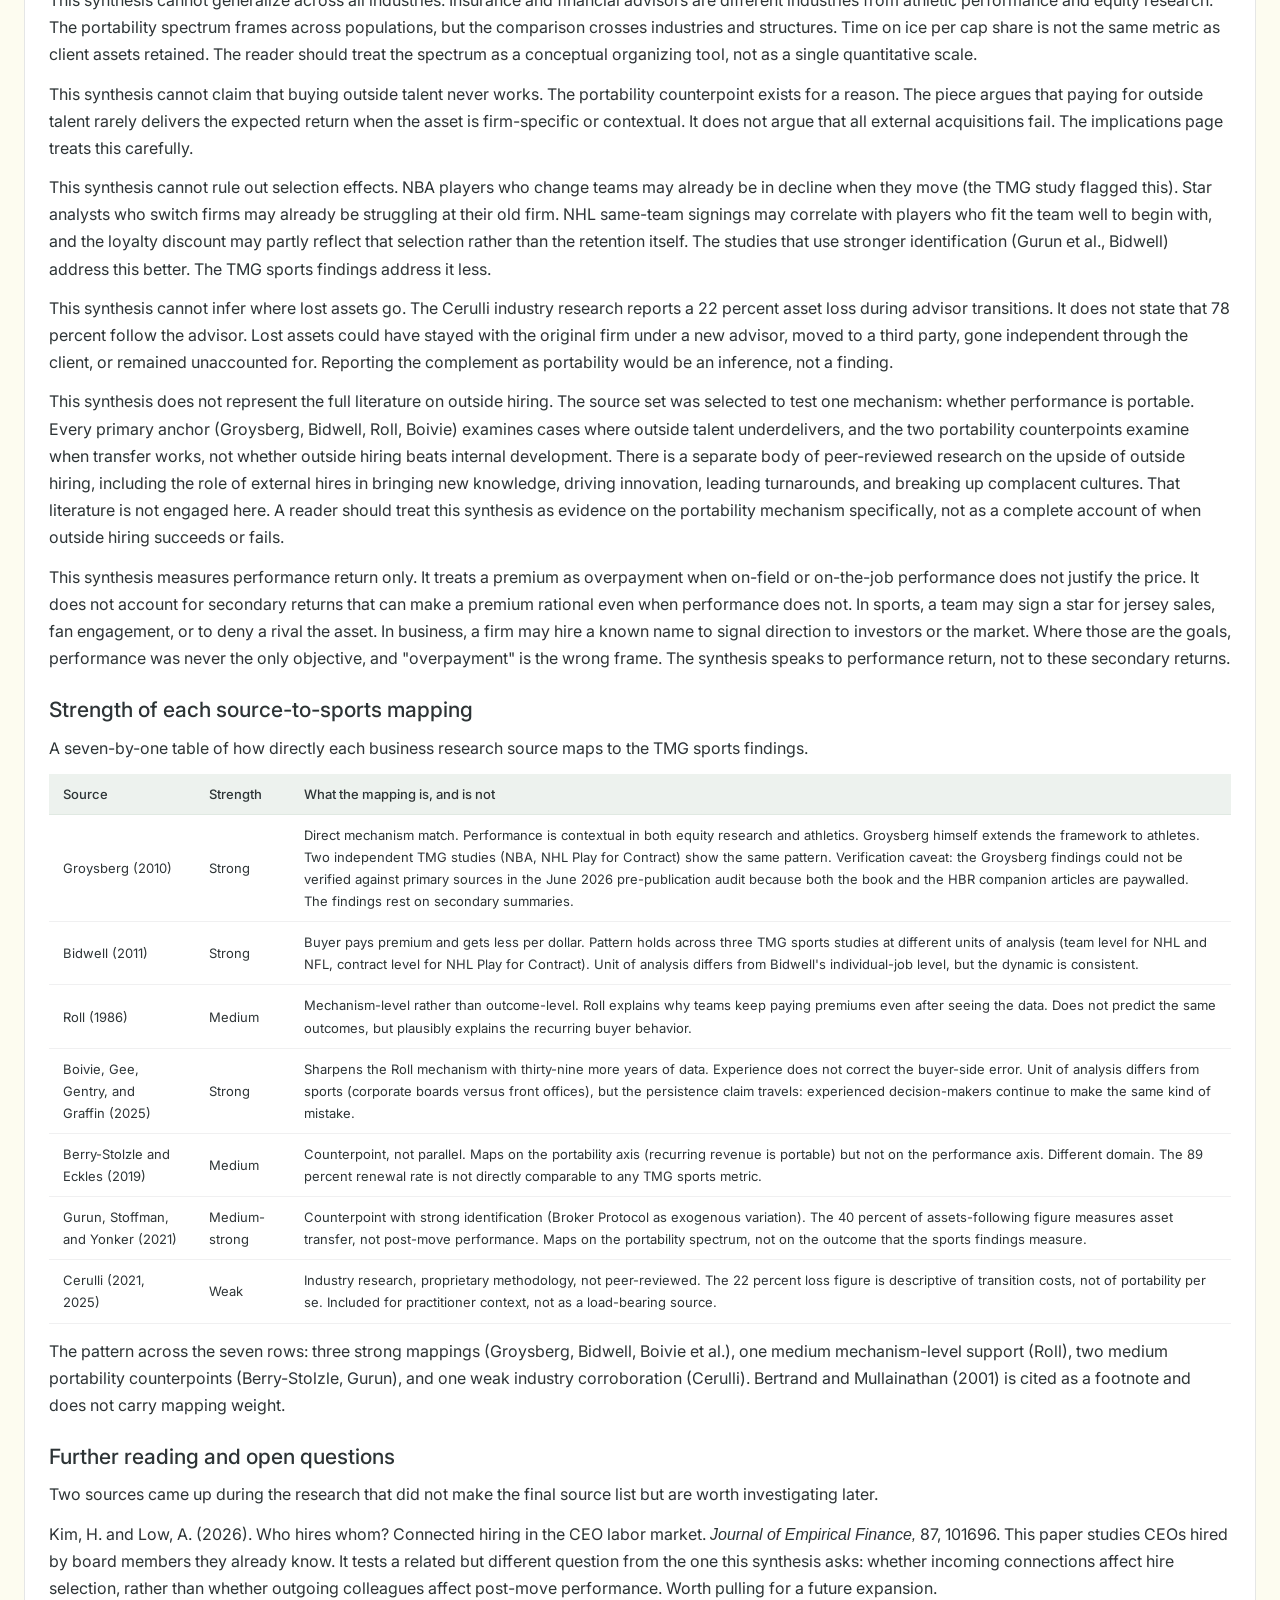
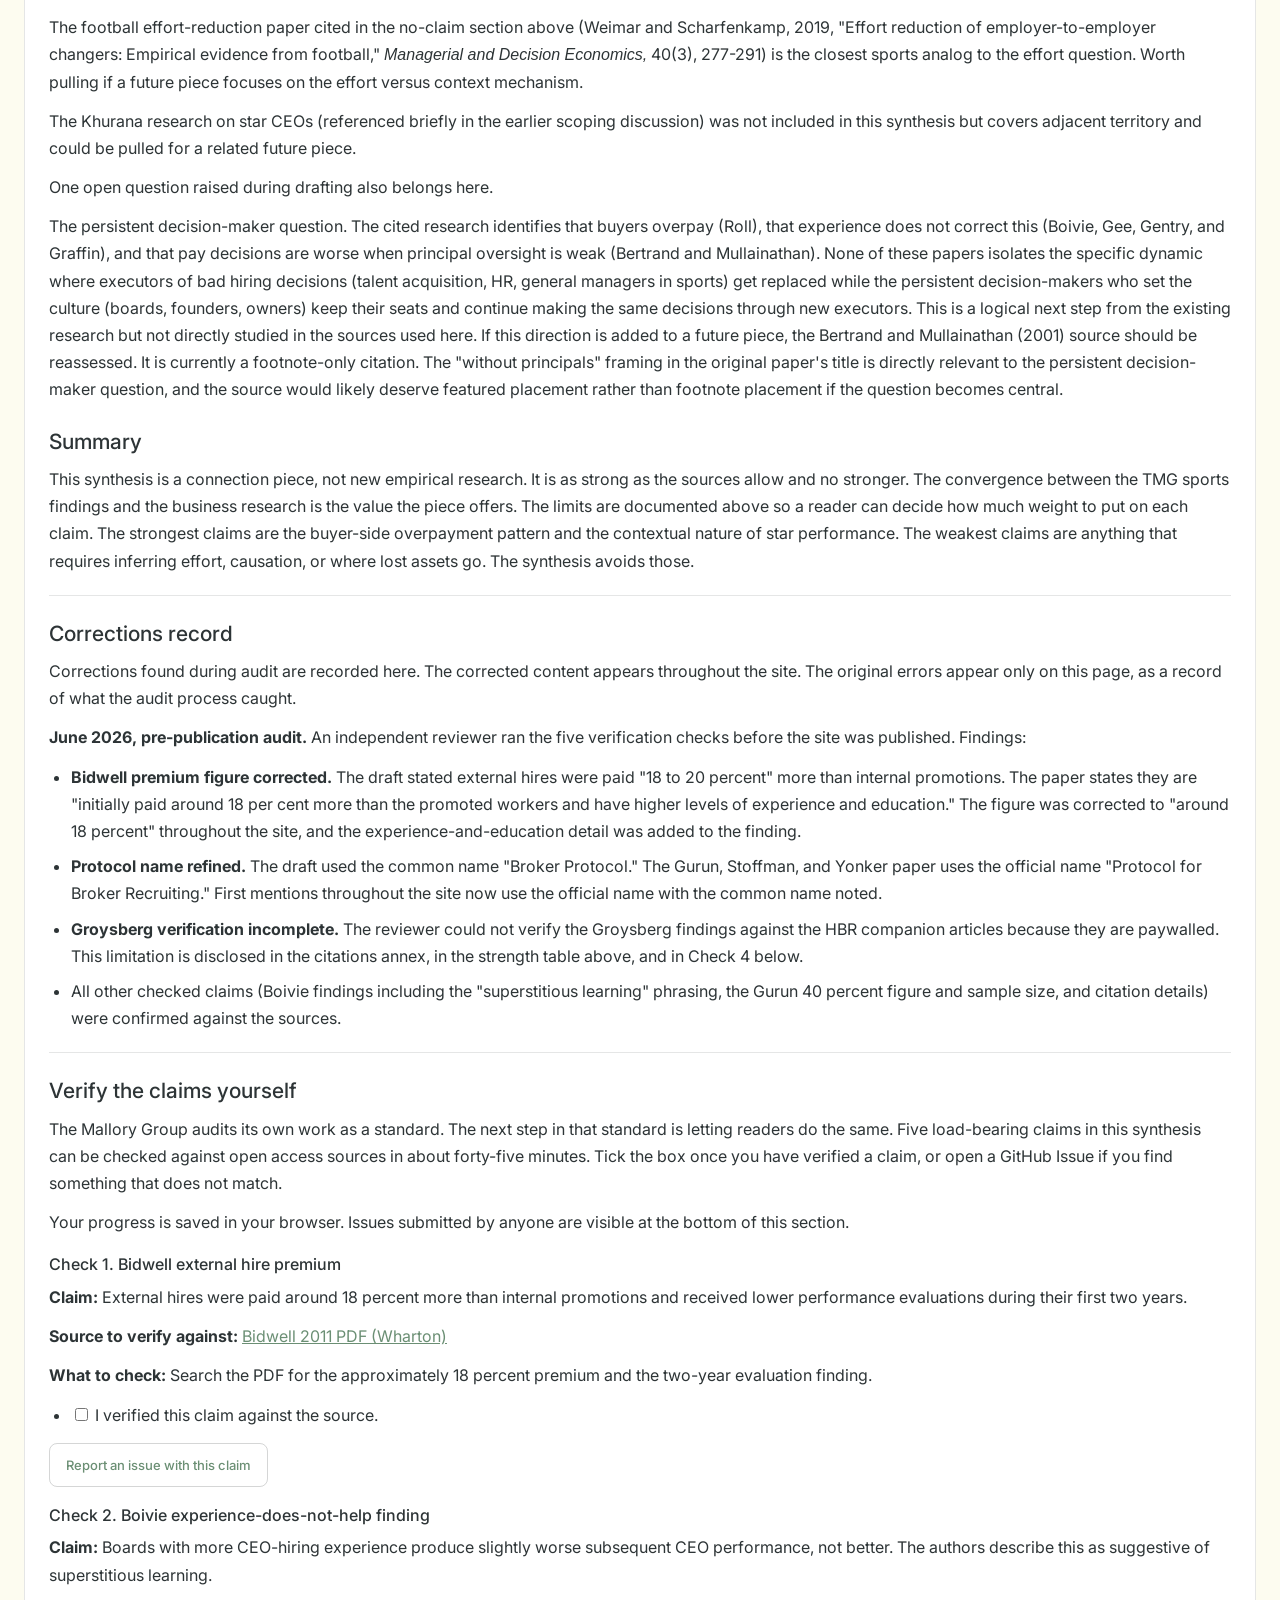
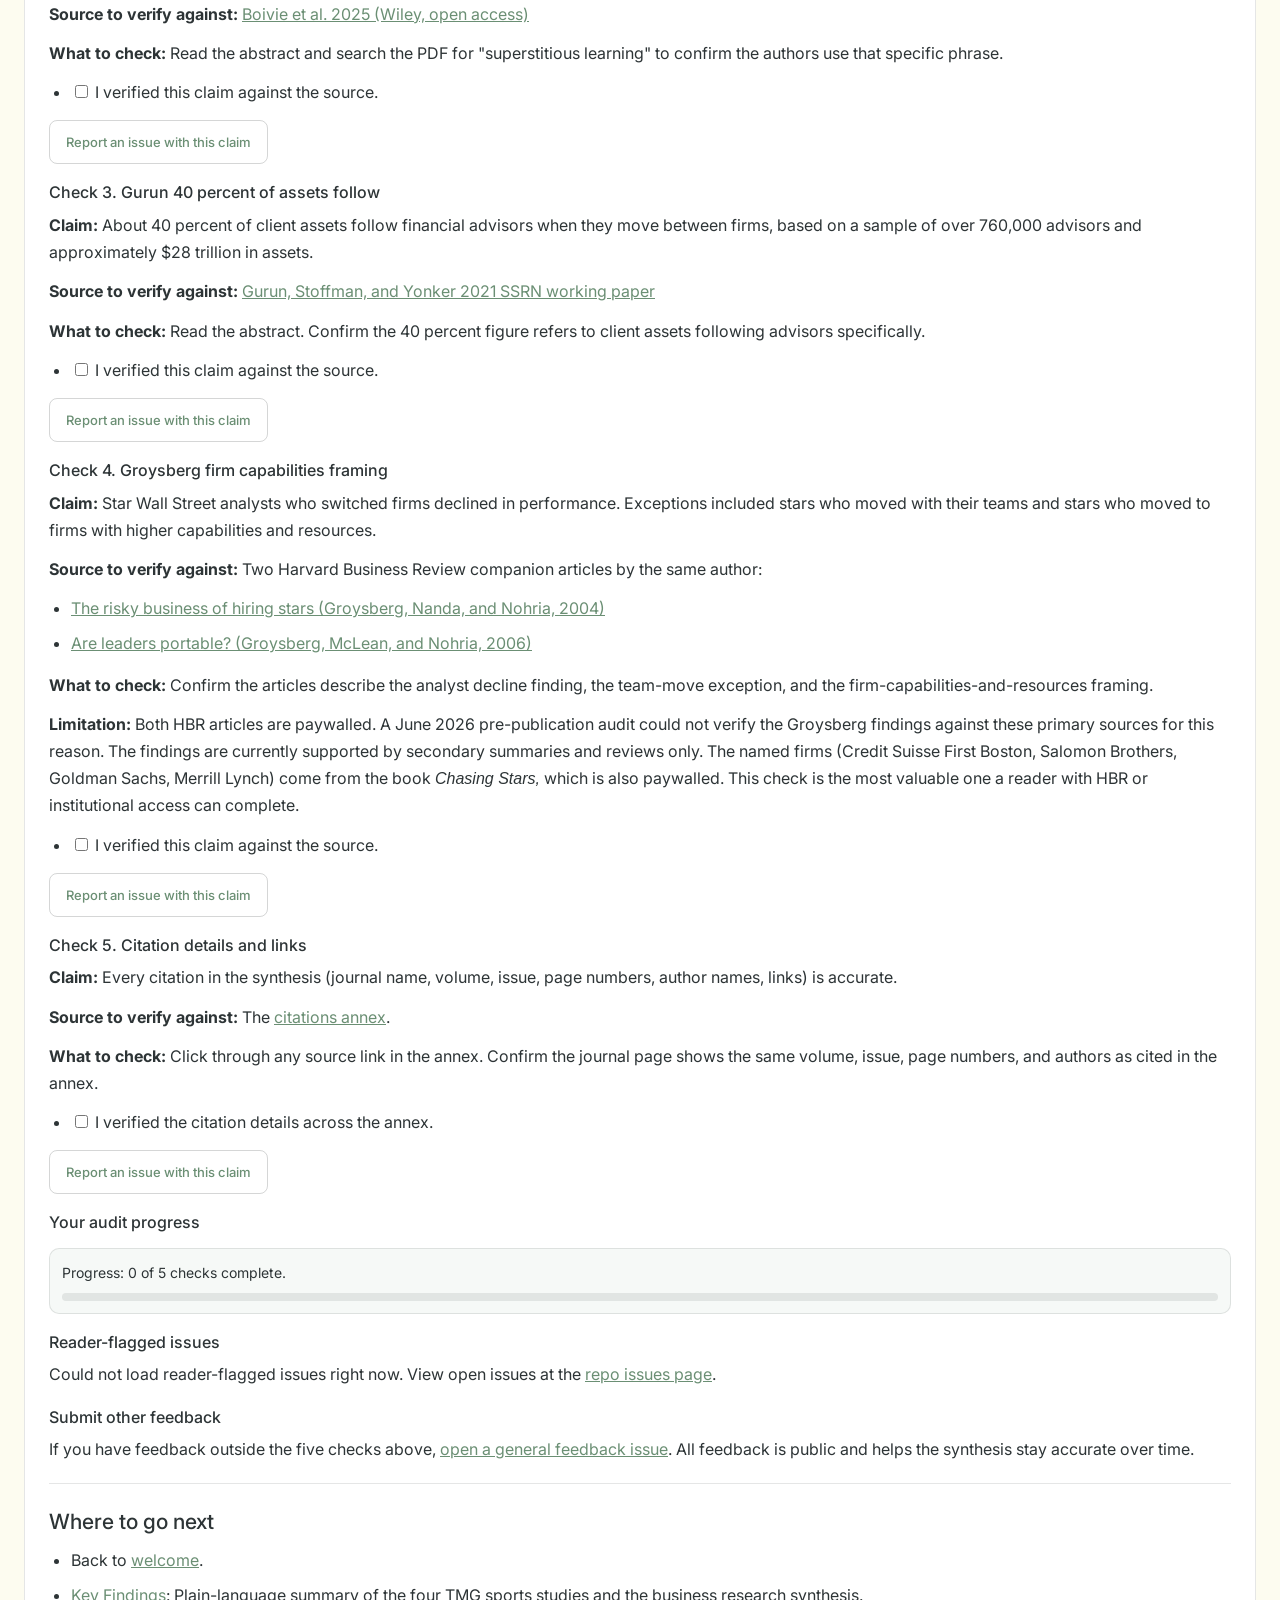
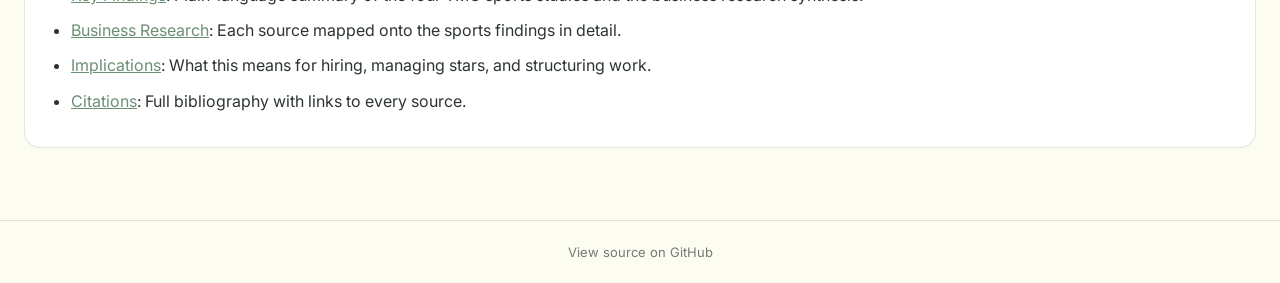
==== commit 0e4e4ad8: "Remove methodology note from footer in multiple HTML files" ====
--- a/audit.html
+++ b/audit.html
@@ -222,8 +222,6 @@
   </main>
 
   <footer class="tmg-footer">
-    <a href="./METHODS.md" target="_blank" rel="noopener noreferrer">Methodology note</a>
-    &nbsp;·&nbsp;
     <a href="https://github.com/rmallorybpc/talent-portability-research" target="_blank" rel="noopener noreferrer">View source on GitHub</a>
   </footer>
 
